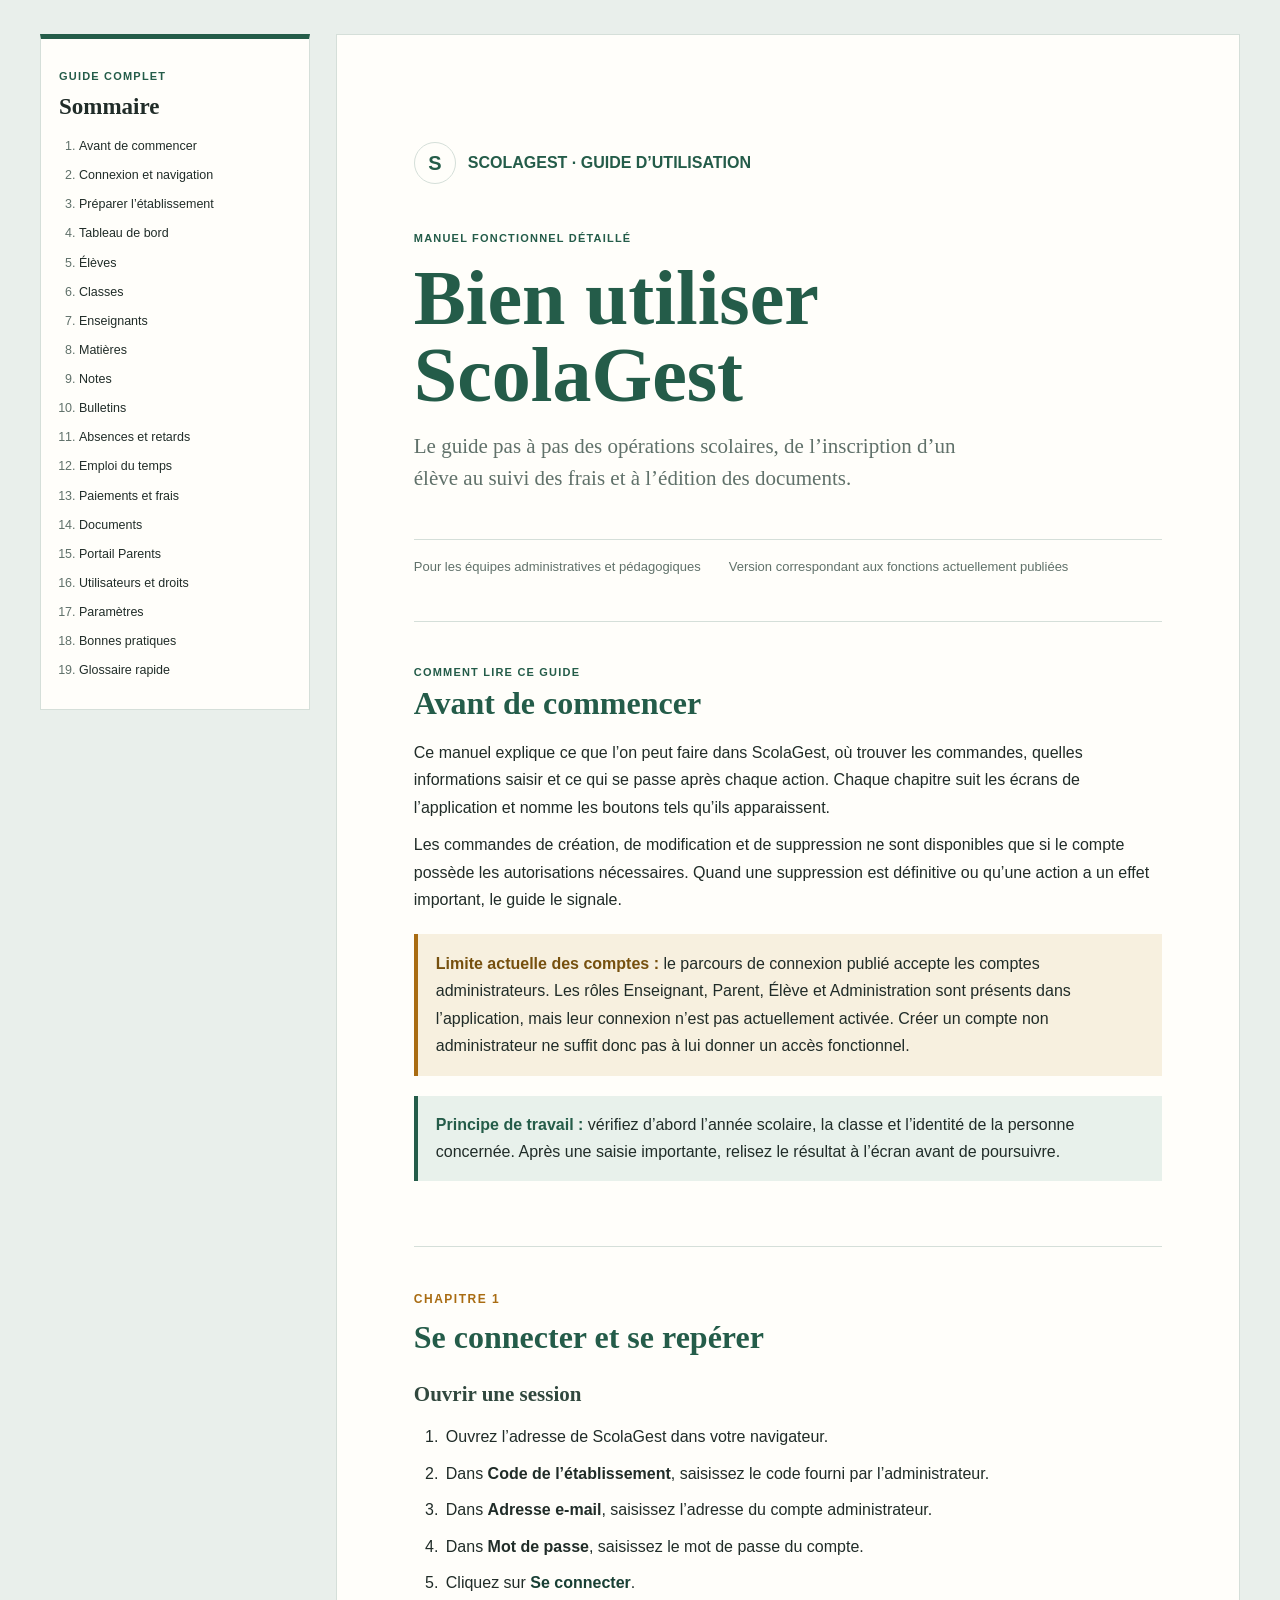
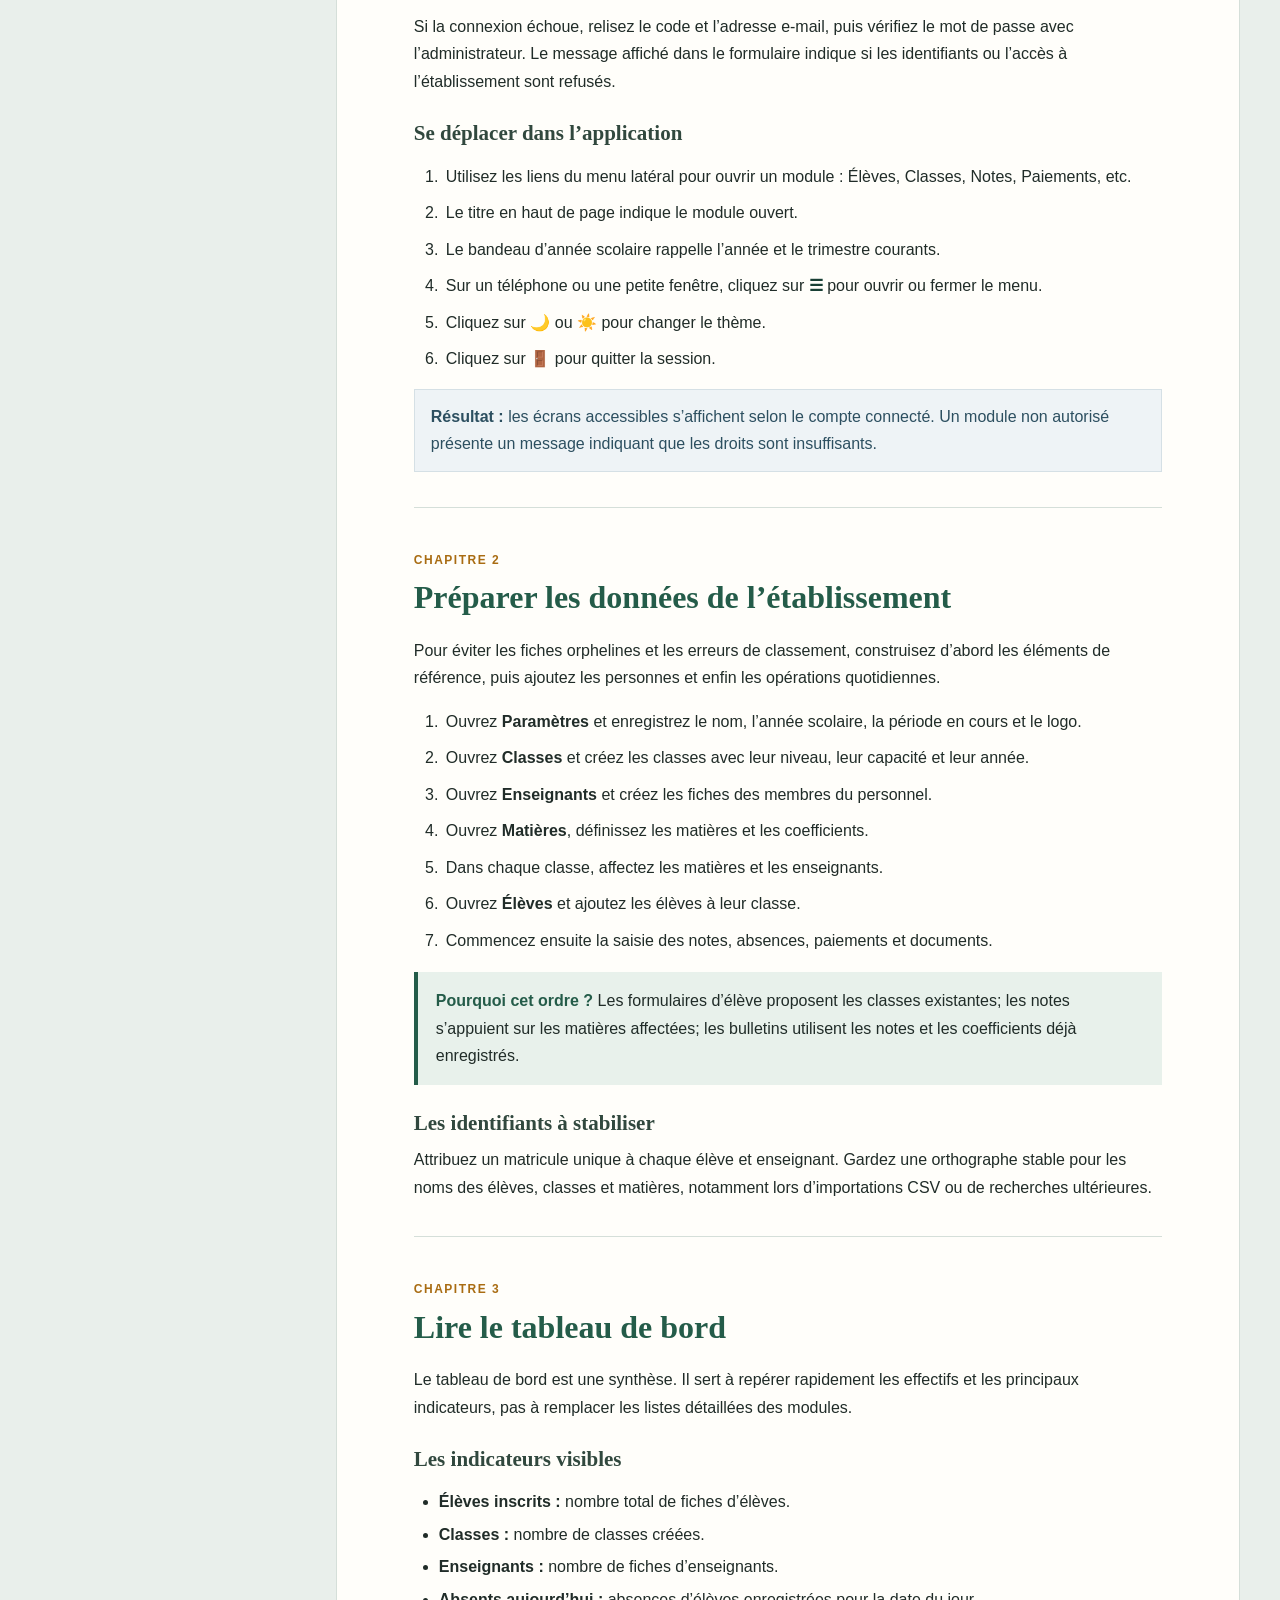
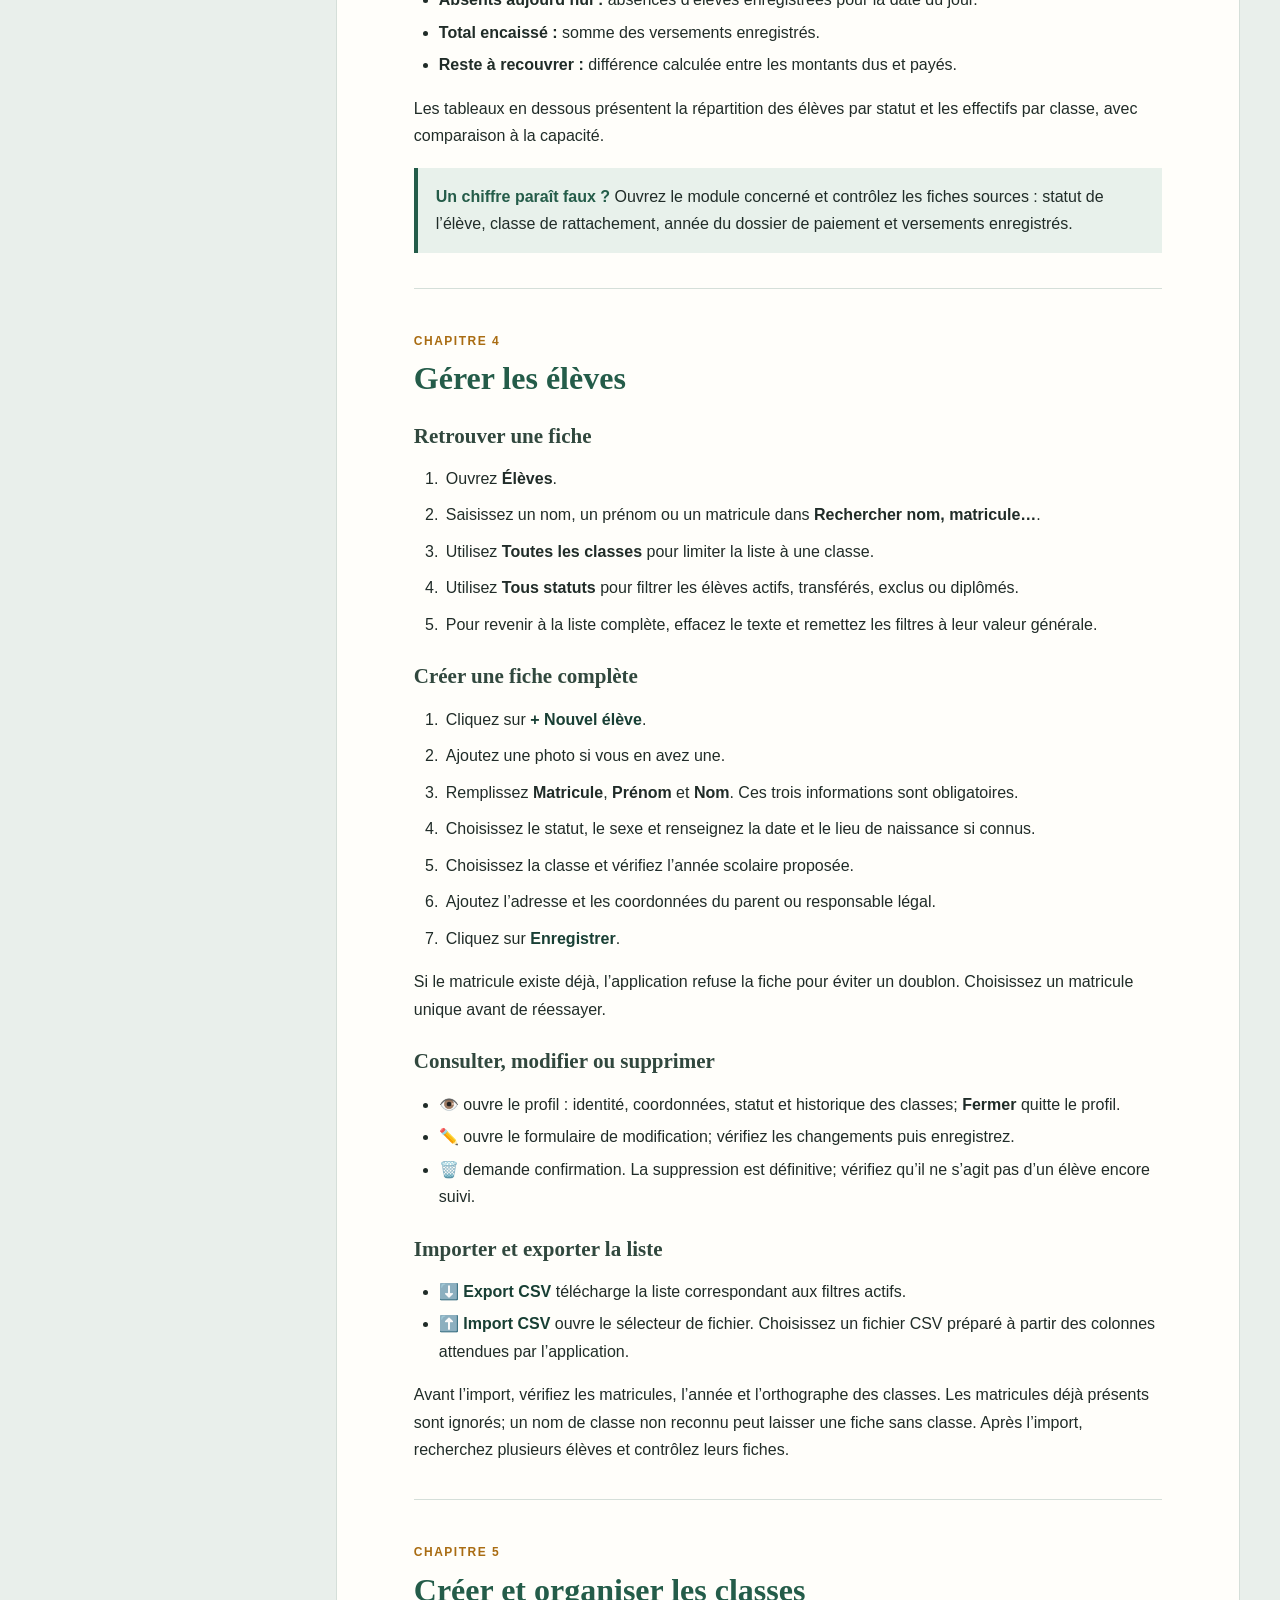
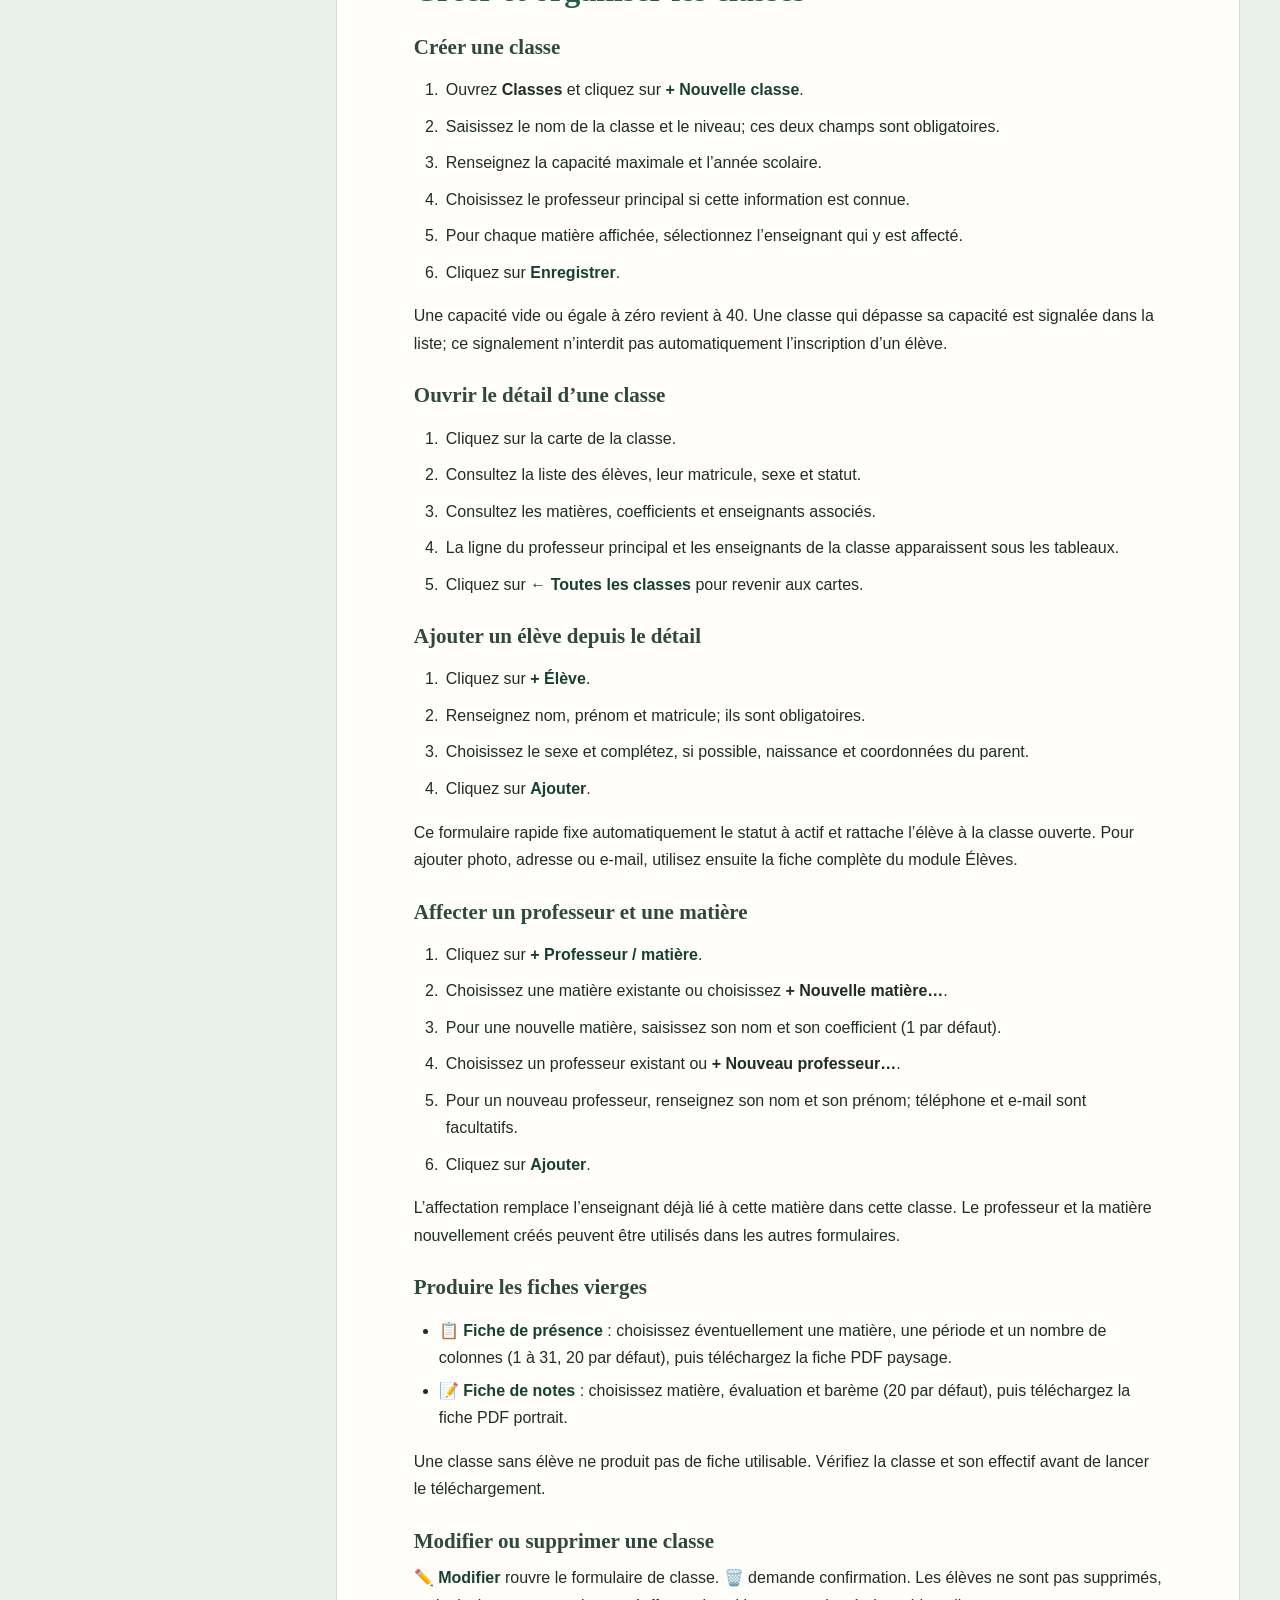
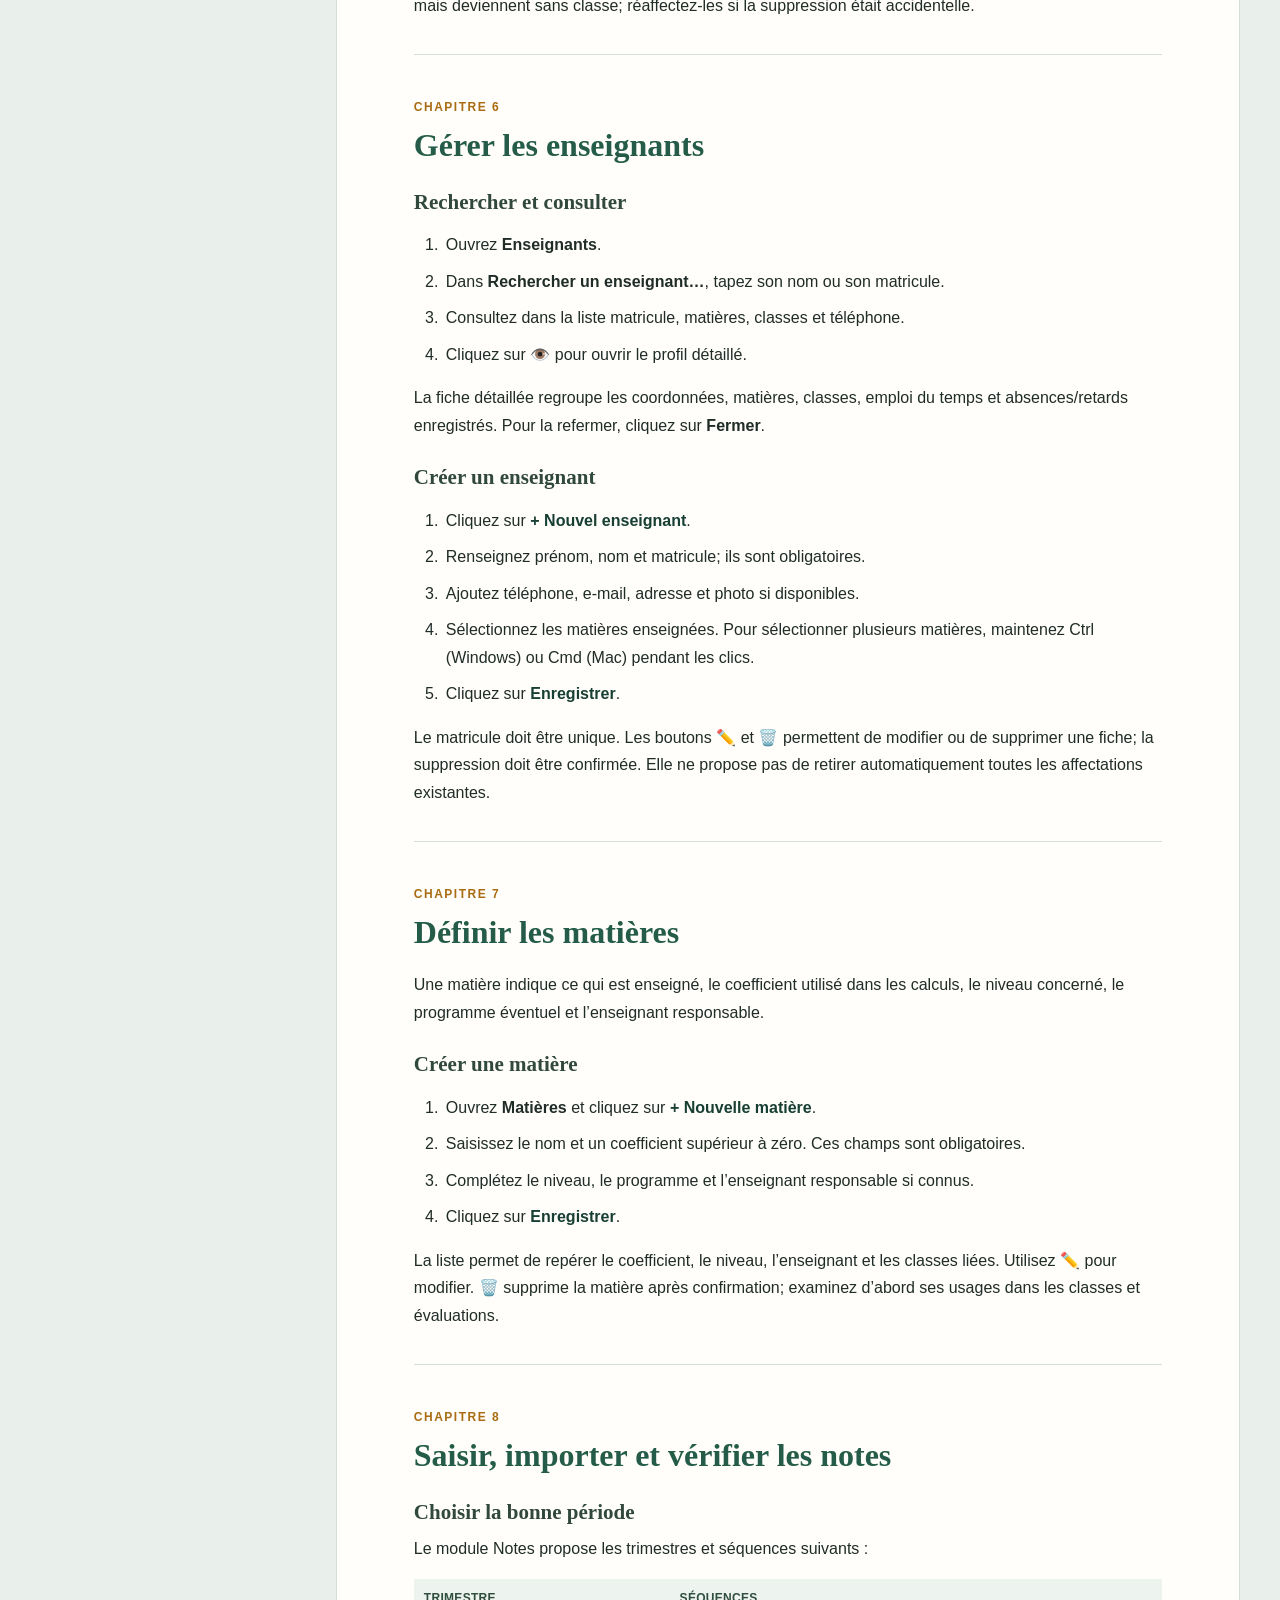
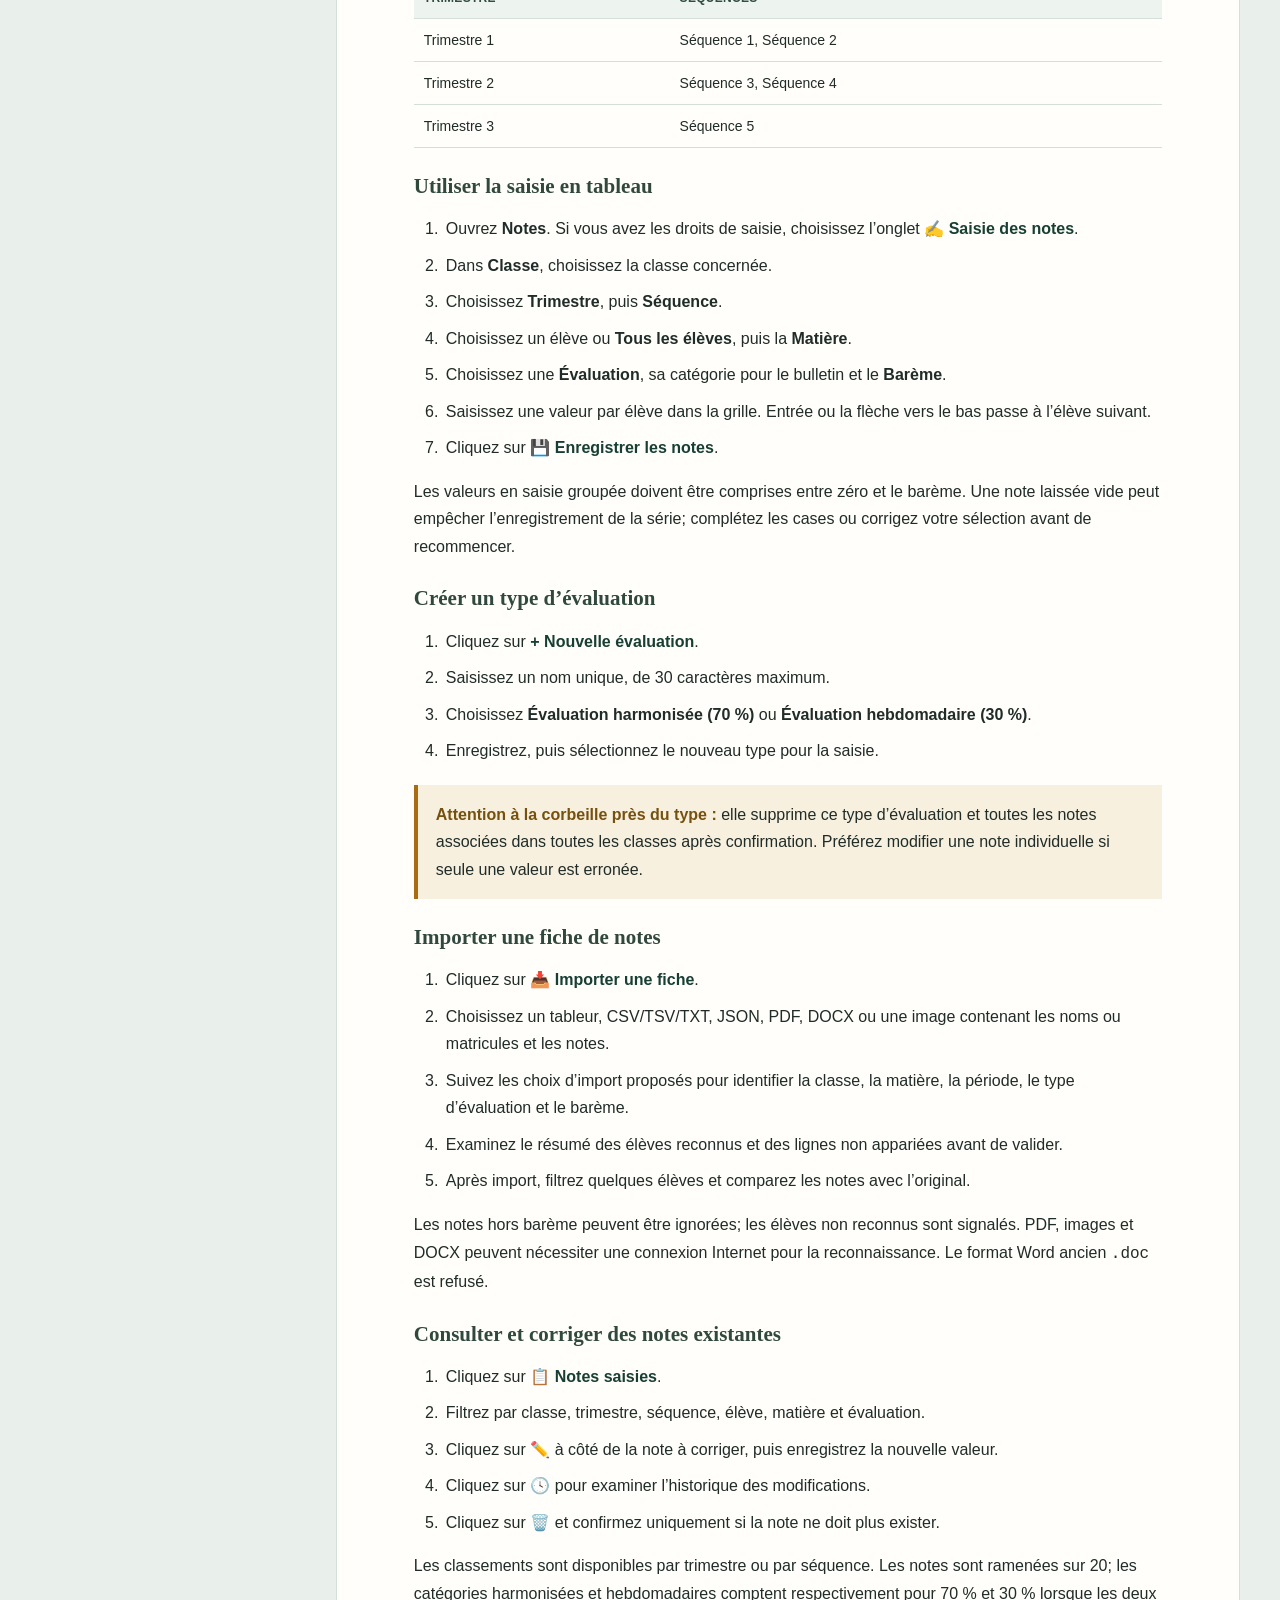
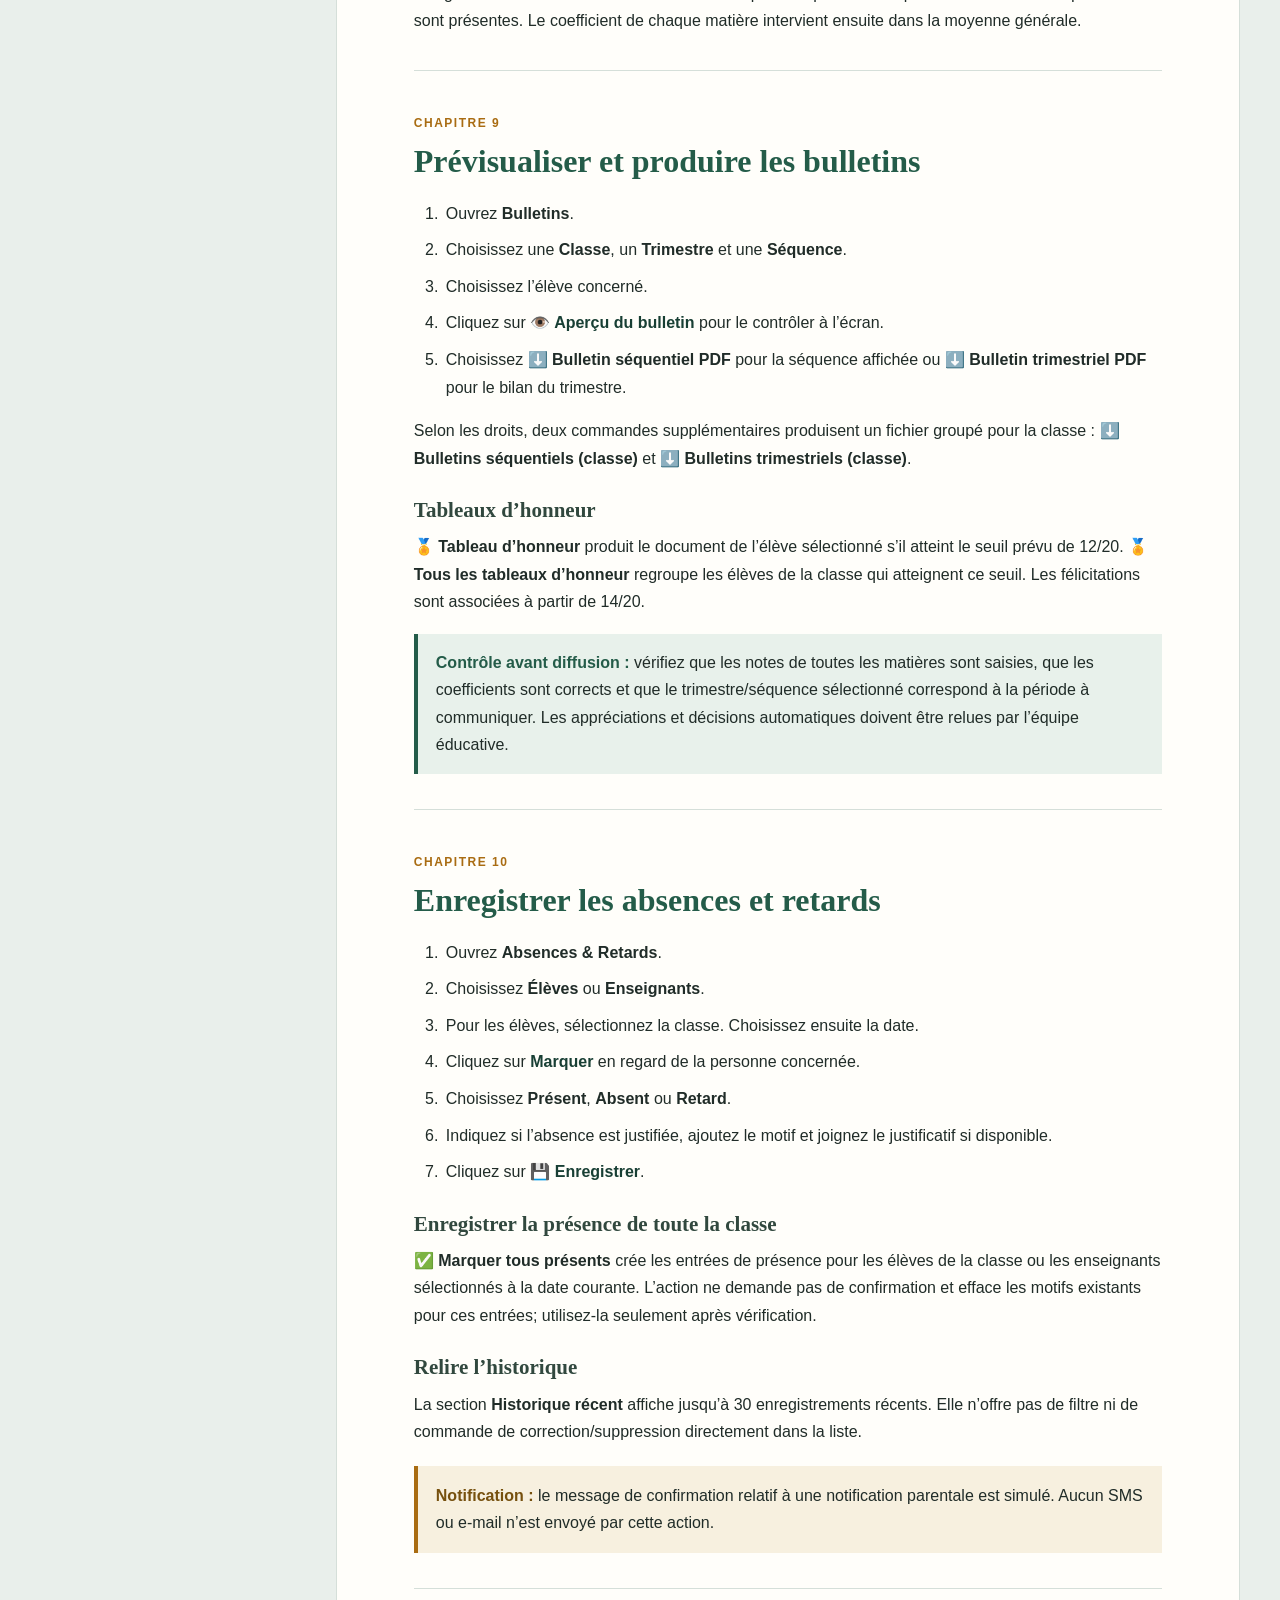
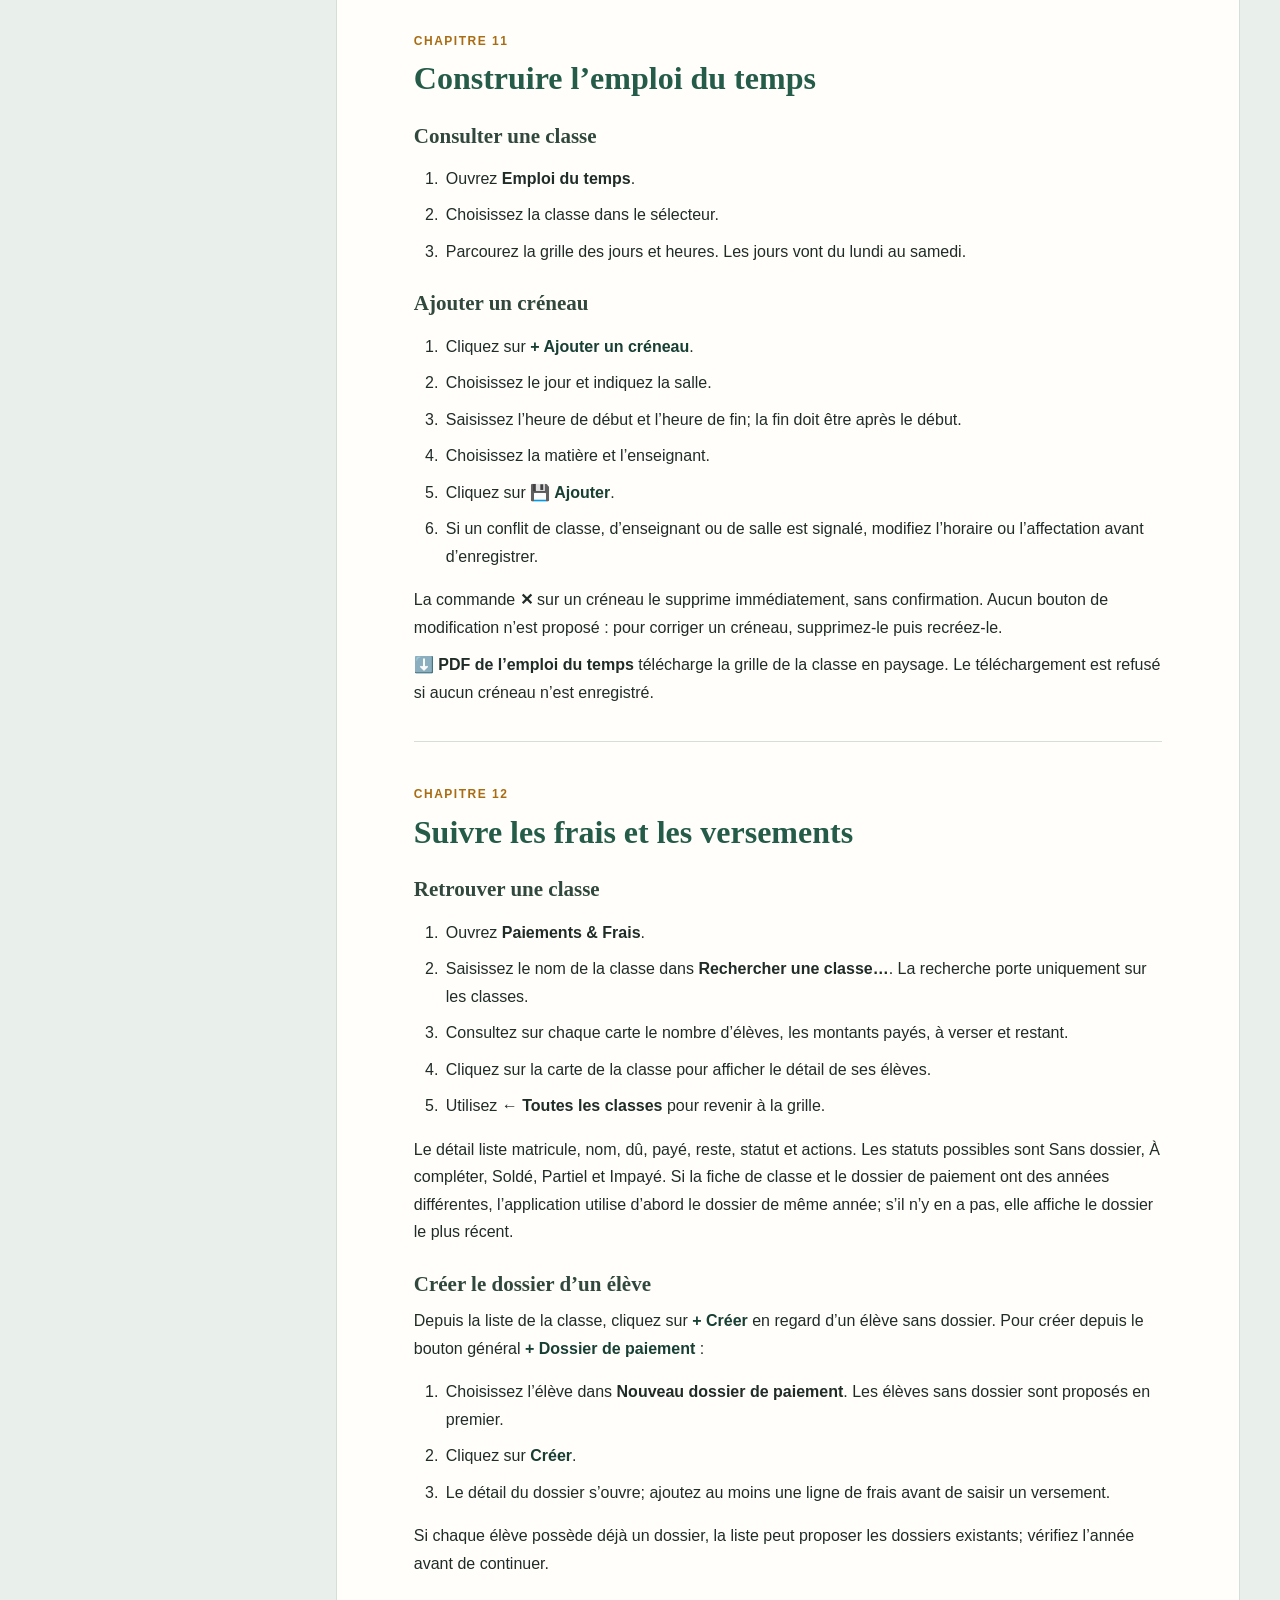
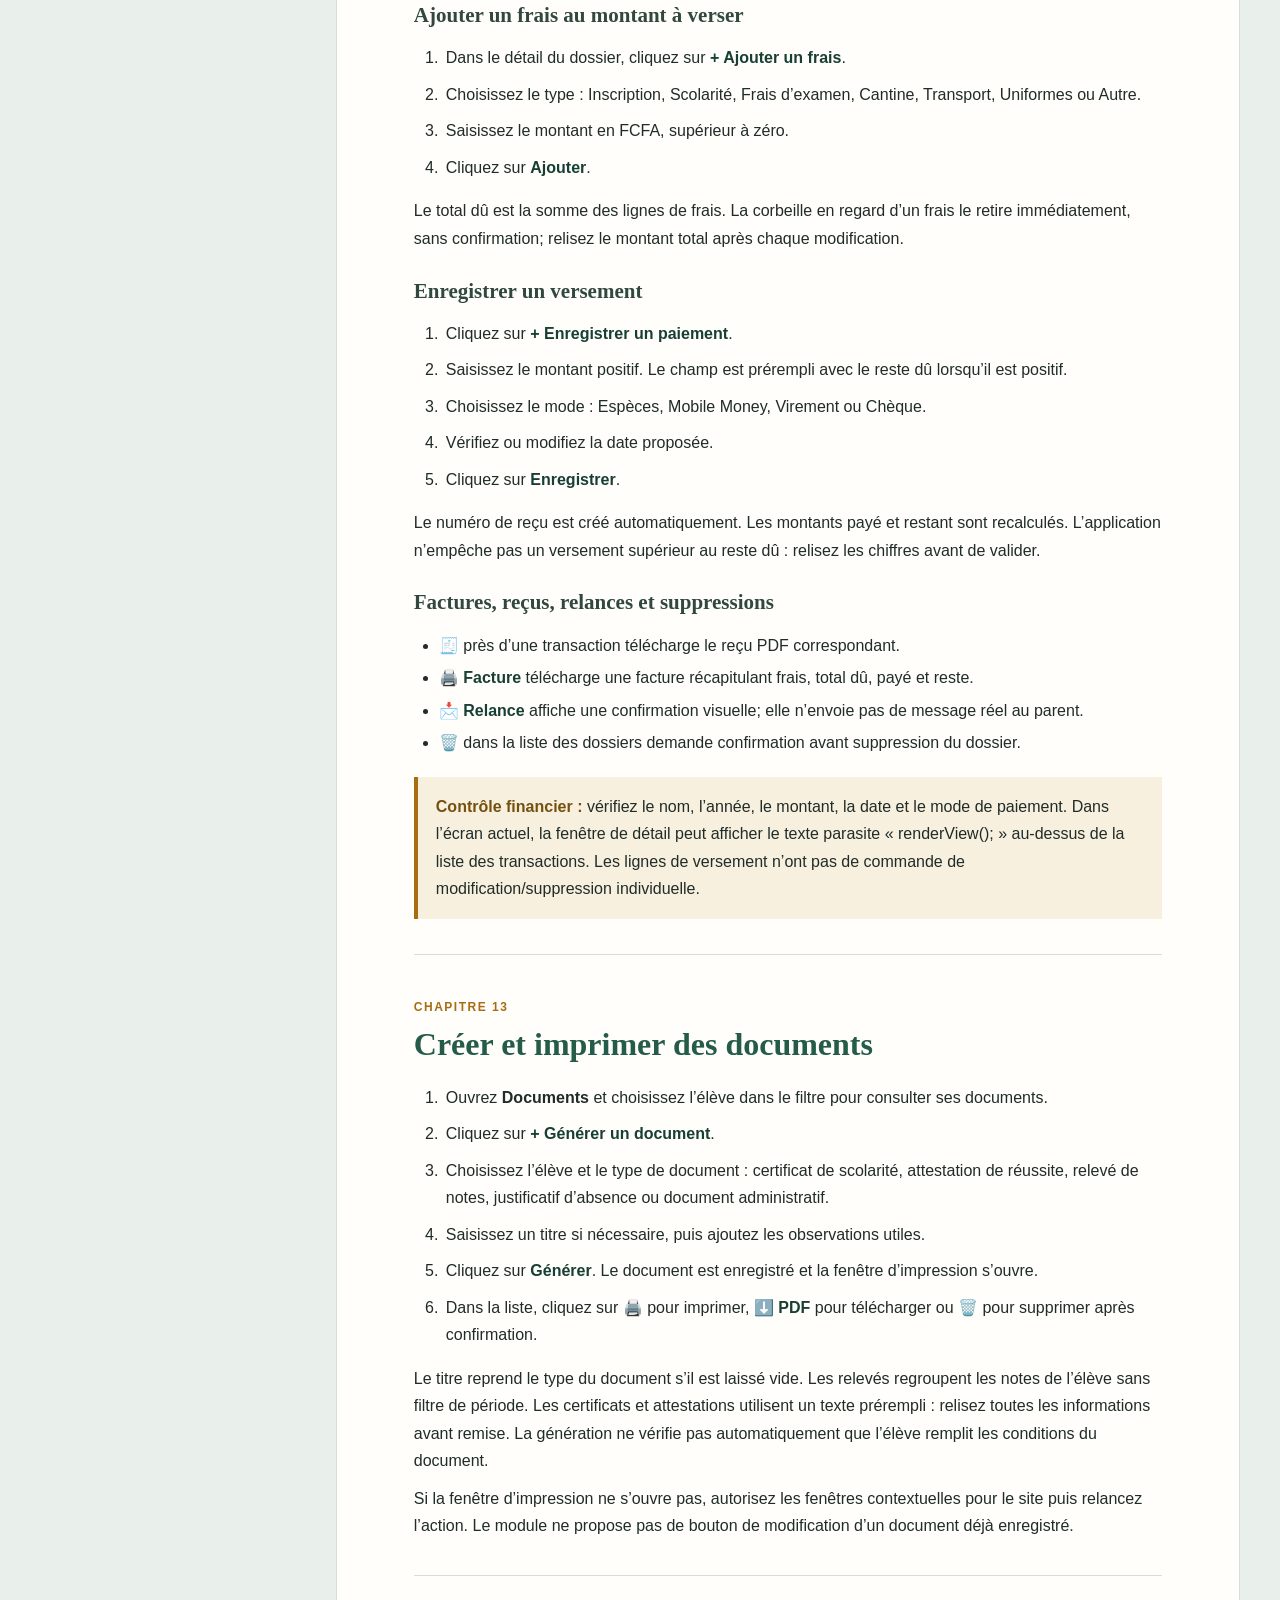
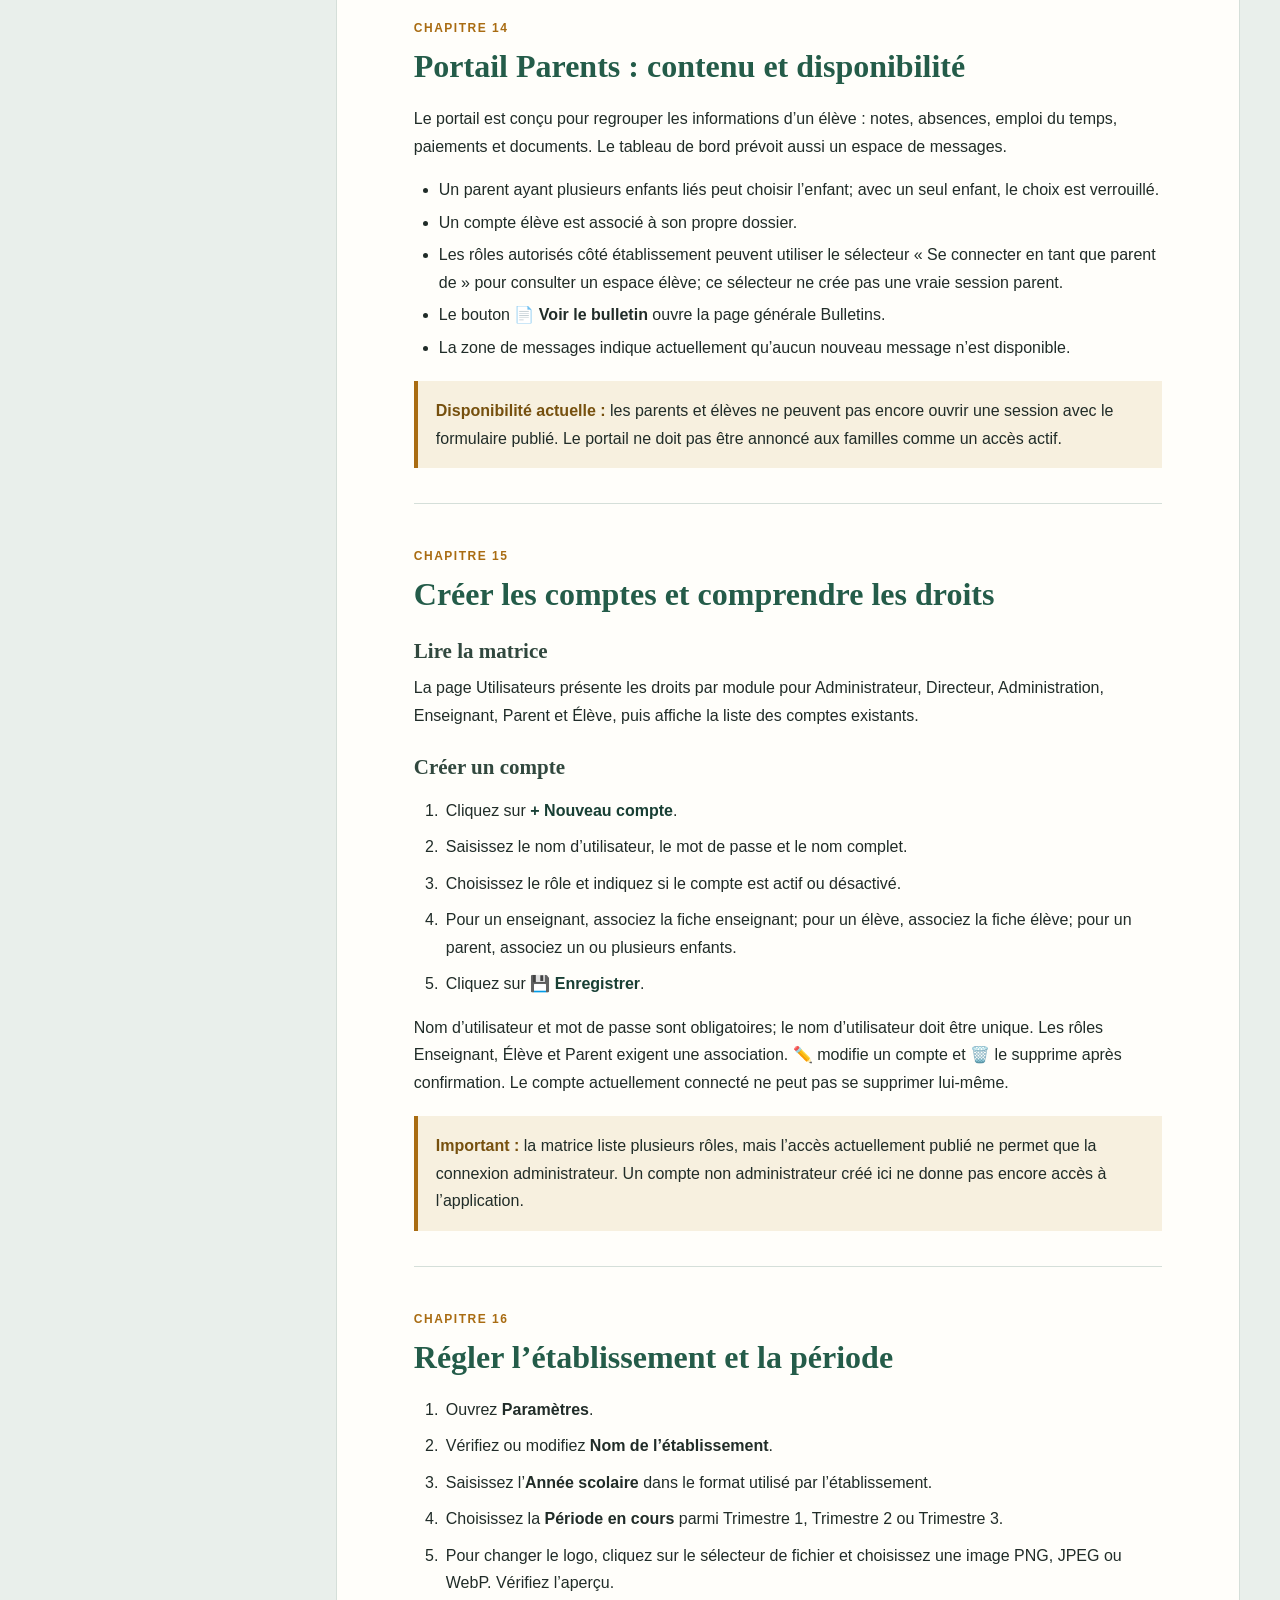
==== manuel-utilisateur-livre.html @ 4e6e0134 "guide utilisateur" ====
<!DOCTYPE html>
<html lang="fr">
<head>
  <meta charset="UTF-8">
  <meta name="viewport" content="width=device-width, initial-scale=1.0">
  <meta name="description" content="Guide détaillé, pas à pas, pour utiliser ScolaGest au quotidien.">
  <title>Le guide ScolaGest — Manuel utilisateur</title>
  <style>
    :root{color-scheme:light;--ink:#202c28;--muted:#60716a;--paper:#fffefa;--ground:#e9efeb;--line:#d5dfd9;--green:#245c49;--green-soft:#e8f1eb;--gold:#a96c12;--gold-soft:#f7f0df;--blue:#285d7a;--serif:Georgia,"Times New Roman",serif;--sans:"Avenir Next",Avenir,"Segoe UI",sans-serif}
    *{box-sizing:border-box}
    html{scroll-behavior:smooth;scroll-padding-top:20px}
    body{margin:0;background:var(--ground);color:var(--ink);font:16px/1.72 var(--sans)}
    .book{width:min(1200px,calc(100% - 40px));margin:34px auto;display:grid;grid-template-columns:270px minmax(0,1fr);gap:26px;align-items:start}
    .contents{position:sticky;top:20px;max-height:calc(100vh - 40px);overflow:auto;background:var(--paper);border:1px solid var(--line);border-top:5px solid var(--green);padding:22px 18px}
    .contents .label,.kicker{color:var(--green);font-size:11px;font-weight:800;letter-spacing:1.2px;text-transform:uppercase}
    .contents h2{margin:4px 0 14px;font:600 23px/1.2 var(--serif);color:var(--ink)}
    .contents ol{margin:0;padding-left:20px}.contents li{padding:3px 0;color:var(--muted);font-size:12.5px;line-height:1.45}.contents a{color:var(--ink);text-decoration:none}.contents a:hover{color:var(--green);text-decoration:underline}
    main{min-width:0;background:var(--paper);border:1px solid var(--line);padding:clamp(28px,6vw,78px)}
    .cover{min-height:510px;display:flex;flex-direction:column;justify-content:space-between;padding:30px 0 42px;border-bottom:1px solid var(--line)}
    .cover .mark{display:flex;align-items:center;gap:12px;color:var(--green);font-weight:750}.mark-symbol{display:grid;place-items:center;width:42px;height:42px;border:1px solid var(--line);border-radius:50%;font-size:20px}
    .cover-title{max-width:680px}.cover h1{margin:12px 0 18px;font:600 clamp(48px,7vw,78px)/.98 var(--serif);letter-spacing:0;color:var(--green)}
    .cover .subtitle{max-width:580px;color:var(--muted);font:21px/1.5 var(--serif)}
    .cover-meta{display:flex;flex-wrap:wrap;gap:12px 28px;color:var(--muted);font-size:13px;border-top:1px solid var(--line);padding-top:16px}
    .preface{padding:35px 0 12px}.preface h2,.chapter h2{font:600 32px/1.2 var(--serif);color:var(--green);margin:0 0 16px}
    .chapter{padding-top:42px;margin-top:35px;border-top:1px solid var(--line);scroll-margin-top:18px}
    .chapter-head{margin-bottom:20px}.chapter-no{display:block;color:var(--gold);font-size:12px;font-weight:800;text-transform:uppercase;letter-spacing:1.5px;margin-bottom:8px}
    .chapter h3{font:600 21px/1.25 var(--serif);margin:25px 0 8px;color:#31483e}.chapter h4{font-size:16px;margin:20px 0 7px;color:var(--green)}
    p{margin:10px 0}ul,ol{padding-left:25px}li{margin:5px 0}.procedure{padding-left:29px}.procedure>li{padding-left:3px;margin:9px 0}
    .callout{margin:20px 0;padding:16px 18px;border-left:4px solid var(--gold);background:var(--gold-soft)}.callout strong{color:#76500e}
    .tip{margin:18px 0;padding:15px 18px;border-left:4px solid var(--green);background:var(--green-soft)}.tip strong{color:var(--green)}
    .result{margin:14px 0;padding:13px 16px;background:#eef3f6;border:1px solid #d5e0e5;color:#2c4f60}
    .button-name{font-weight:750;color:#183f34}.small{color:var(--muted);font-size:14px}
    table{width:100%;border-collapse:collapse;margin:16px 0;font-size:14px}th,td{text-align:left;vertical-align:top;padding:9px 10px;border-bottom:1px solid var(--line)}th{background:#edf3ef;color:#304e40;font-size:12px;text-transform:uppercase;letter-spacing:.3px}
    footer{margin-top:42px;padding-top:18px;border-top:1px solid var(--line);color:var(--muted);font-size:13px}
    @media(max-width:850px){.book{display:block;width:min(760px,calc(100% - 20px));margin:10px auto}.contents{position:static;max-height:none;margin-bottom:10px}.contents ol{columns:2;column-gap:24px}main{padding:30px 22px}.cover{min-height:410px}}
    @media(max-width:500px){body{font-size:15px}.book{width:calc(100% - 12px)}.contents ol{columns:1}main{padding:24px 17px}.cover{min-height:360px}.cover h1{font-size:46px}.cover .subtitle{font-size:18px}table{font-size:12px}th,td{padding:7px 6px}}
    @media print{@page{size:A4;margin:18mm 17mm}body{background:white;color:#1f2925;font-size:10pt;line-height:1.55}.book{display:block;width:auto;margin:0}.contents{display:none}main{padding:0;border:0}.cover{min-height:245mm;page-break-after:always}.cover h1{font-size:45pt}.preface{page-break-after:always}.chapter{padding-top:12mm;margin-top:0;break-before:page;border-top:0}.chapter h2{font-size:21pt}.chapter h3{font-size:14pt;break-after:avoid}.chapter h4{break-after:avoid}.callout,.tip,.result,table{break-inside:avoid}a{color:inherit;text-decoration:none}footer{break-inside:avoid}}
  </style>
</head>
<body>
  <div class="book">
    <nav class="contents" aria-label="Table des matières">
      <span class="label">Guide complet</span>
      <h2>Sommaire</h2>
      <ol>
        <li><a href="#avant-de-commencer">Avant de commencer</a></li>
        <li><a href="#connexion">Connexion et navigation</a></li>
        <li><a href="#demarrage">Préparer l’établissement</a></li>
        <li><a href="#tableau-de-bord">Tableau de bord</a></li>
        <li><a href="#eleves">Élèves</a></li>
        <li><a href="#classes">Classes</a></li>
        <li><a href="#enseignants">Enseignants</a></li>
        <li><a href="#matieres">Matières</a></li>
        <li><a href="#notes">Notes</a></li>
        <li><a href="#bulletins">Bulletins</a></li>
        <li><a href="#absences">Absences et retards</a></li>
        <li><a href="#emploi">Emploi du temps</a></li>
        <li><a href="#paiements">Paiements et frais</a></li>
        <li><a href="#documents">Documents</a></li>
        <li><a href="#parents">Portail Parents</a></li>
        <li><a href="#utilisateurs">Utilisateurs et droits</a></li>
        <li><a href="#parametres">Paramètres</a></li>
        <li><a href="#bonnes-pratiques">Bonnes pratiques</a></li>
        <li><a href="#glossaire">Glossaire rapide</a></li>
      </ol>
    </nav>

    <main>
      <header class="cover">
        <div class="mark"><span class="mark-symbol">S</span><span>SCOLAGEST · GUIDE D’UTILISATION</span></div>
        <div class="cover-title">
          <p class="kicker">Manuel fonctionnel détaillé</p>
          <h1>Bien utiliser<br>ScolaGest</h1>
          <p class="subtitle">Le guide pas à pas des opérations scolaires, de l’inscription d’un élève au suivi des frais et à l’édition des documents.</p>
        </div>
        <div class="cover-meta"><span>Pour les équipes administratives et pédagogiques</span><span>Version correspondant aux fonctions actuellement publiées</span></div>
      </header>

      <section class="preface" id="avant-de-commencer">
        <span class="kicker">Comment lire ce guide</span>
        <h2>Avant de commencer</h2>
        <p>Ce manuel explique ce que l’on peut faire dans ScolaGest, où trouver les commandes, quelles informations saisir et ce qui se passe après chaque action. Chaque chapitre suit les écrans de l’application et nomme les boutons tels qu’ils apparaissent.</p>
        <p>Les commandes de création, de modification et de suppression ne sont disponibles que si le compte possède les autorisations nécessaires. Quand une suppression est définitive ou qu’une action a un effet important, le guide le signale.</p>
        <aside class="callout"><strong>Limite actuelle des comptes :</strong> le parcours de connexion publié accepte les comptes administrateurs. Les rôles Enseignant, Parent, Élève et Administration sont présents dans l’application, mais leur connexion n’est pas actuellement activée. Créer un compte non administrateur ne suffit donc pas à lui donner un accès fonctionnel.</aside>
        <div class="tip"><strong>Principe de travail :</strong> vérifiez d’abord l’année scolaire, la classe et l’identité de la personne concernée. Après une saisie importante, relisez le résultat à l’écran avant de poursuivre.</div>
      </section>

      <section class="chapter" id="connexion">
        <div class="chapter-head"><span class="chapter-no">Chapitre 1</span><h2>Se connecter et se repérer</h2></div>
        <h3>Ouvrir une session</h3>
        <ol class="procedure">
          <li>Ouvrez l’adresse de ScolaGest dans votre navigateur.</li>
          <li>Dans <strong>Code de l’établissement</strong>, saisissez le code fourni par l’administrateur.</li>
          <li>Dans <strong>Adresse e-mail</strong>, saisissez l’adresse du compte administrateur.</li>
          <li>Dans <strong>Mot de passe</strong>, saisissez le mot de passe du compte.</li>
          <li>Cliquez sur <strong class="button-name">Se connecter</strong>.</li>
        </ol>
        <p>Si la connexion échoue, relisez le code et l’adresse e-mail, puis vérifiez le mot de passe avec l’administrateur. Le message affiché dans le formulaire indique si les identifiants ou l’accès à l’établissement sont refusés.</p>
        <h3>Se déplacer dans l’application</h3>
        <ol class="procedure">
          <li>Utilisez les liens du menu latéral pour ouvrir un module : Élèves, Classes, Notes, Paiements, etc.</li>
          <li>Le titre en haut de page indique le module ouvert.</li>
          <li>Le bandeau d’année scolaire rappelle l’année et le trimestre courants.</li>
          <li>Sur un téléphone ou une petite fenêtre, cliquez sur <strong class="button-name">☰</strong> pour ouvrir ou fermer le menu.</li>
          <li>Cliquez sur <strong class="button-name">🌙</strong> ou <strong class="button-name">☀️</strong> pour changer le thème.</li>
          <li>Cliquez sur <strong class="button-name">🚪</strong> pour quitter la session.</li>
        </ol>
        <div class="result"><strong>Résultat :</strong> les écrans accessibles s’affichent selon le compte connecté. Un module non autorisé présente un message indiquant que les droits sont insuffisants.</div>
      </section>

      <section class="chapter" id="demarrage">
        <div class="chapter-head"><span class="chapter-no">Chapitre 2</span><h2>Préparer les données de l’établissement</h2></div>
        <p>Pour éviter les fiches orphelines et les erreurs de classement, construisez d’abord les éléments de référence, puis ajoutez les personnes et enfin les opérations quotidiennes.</p>
        <ol class="procedure">
          <li>Ouvrez <strong>Paramètres</strong> et enregistrez le nom, l’année scolaire, la période en cours et le logo.</li>
          <li>Ouvrez <strong>Classes</strong> et créez les classes avec leur niveau, leur capacité et leur année.</li>
          <li>Ouvrez <strong>Enseignants</strong> et créez les fiches des membres du personnel.</li>
          <li>Ouvrez <strong>Matières</strong>, définissez les matières et les coefficients.</li>
          <li>Dans chaque classe, affectez les matières et les enseignants.</li>
          <li>Ouvrez <strong>Élèves</strong> et ajoutez les élèves à leur classe.</li>
          <li>Commencez ensuite la saisie des notes, absences, paiements et documents.</li>
        </ol>
        <div class="tip"><strong>Pourquoi cet ordre ?</strong> Les formulaires d’élève proposent les classes existantes; les notes s’appuient sur les matières affectées; les bulletins utilisent les notes et les coefficients déjà enregistrés.</div>
        <h3>Les identifiants à stabiliser</h3>
        <p>Attribuez un matricule unique à chaque élève et enseignant. Gardez une orthographe stable pour les noms des élèves, classes et matières, notamment lors d’importations CSV ou de recherches ultérieures.</p>
      </section>

      <section class="chapter" id="tableau-de-bord">
        <div class="chapter-head"><span class="chapter-no">Chapitre 3</span><h2>Lire le tableau de bord</h2></div>
        <p>Le tableau de bord est une synthèse. Il sert à repérer rapidement les effectifs et les principaux indicateurs, pas à remplacer les listes détaillées des modules.</p>
        <h3>Les indicateurs visibles</h3>
        <ul>
          <li><strong>Élèves inscrits :</strong> nombre total de fiches d’élèves.</li>
          <li><strong>Classes :</strong> nombre de classes créées.</li>
          <li><strong>Enseignants :</strong> nombre de fiches d’enseignants.</li>
          <li><strong>Absents aujourd’hui :</strong> absences d’élèves enregistrées pour la date du jour.</li>
          <li><strong>Total encaissé :</strong> somme des versements enregistrés.</li>
          <li><strong>Reste à recouvrer :</strong> différence calculée entre les montants dus et payés.</li>
        </ul>
        <p>Les tableaux en dessous présentent la répartition des élèves par statut et les effectifs par classe, avec comparaison à la capacité.</p>
        <div class="tip"><strong>Un chiffre paraît faux ?</strong> Ouvrez le module concerné et contrôlez les fiches sources : statut de l’élève, classe de rattachement, année du dossier de paiement et versements enregistrés.</div>
      </section>

      <section class="chapter" id="eleves">
        <div class="chapter-head"><span class="chapter-no">Chapitre 4</span><h2>Gérer les élèves</h2></div>
        <h3>Retrouver une fiche</h3>
        <ol class="procedure">
          <li>Ouvrez <strong>Élèves</strong>.</li>
          <li>Saisissez un nom, un prénom ou un matricule dans <strong>Rechercher nom, matricule…</strong>.</li>
          <li>Utilisez <strong>Toutes les classes</strong> pour limiter la liste à une classe.</li>
          <li>Utilisez <strong>Tous statuts</strong> pour filtrer les élèves actifs, transférés, exclus ou diplômés.</li>
          <li>Pour revenir à la liste complète, effacez le texte et remettez les filtres à leur valeur générale.</li>
        </ol>
        <h3>Créer une fiche complète</h3>
        <ol class="procedure">
          <li>Cliquez sur <strong class="button-name">+ Nouvel élève</strong>.</li>
          <li>Ajoutez une photo si vous en avez une.</li>
          <li>Remplissez <strong>Matricule</strong>, <strong>Prénom</strong> et <strong>Nom</strong>. Ces trois informations sont obligatoires.</li>
          <li>Choisissez le statut, le sexe et renseignez la date et le lieu de naissance si connus.</li>
          <li>Choisissez la classe et vérifiez l’année scolaire proposée.</li>
          <li>Ajoutez l’adresse et les coordonnées du parent ou responsable légal.</li>
          <li>Cliquez sur <strong class="button-name">Enregistrer</strong>.</li>
        </ol>
        <p>Si le matricule existe déjà, l’application refuse la fiche pour éviter un doublon. Choisissez un matricule unique avant de réessayer.</p>
        <h3>Consulter, modifier ou supprimer</h3>
        <ul>
          <li><strong class="button-name">👁️</strong> ouvre le profil : identité, coordonnées, statut et historique des classes; <strong>Fermer</strong> quitte le profil.</li>
          <li><strong class="button-name">✏️</strong> ouvre le formulaire de modification; vérifiez les changements puis enregistrez.</li>
          <li><strong class="button-name">🗑️</strong> demande confirmation. La suppression est définitive; vérifiez qu’il ne s’agit pas d’un élève encore suivi.</li>
        </ul>
        <h3>Importer et exporter la liste</h3>
        <ul>
          <li><strong class="button-name">⬇️ Export CSV</strong> télécharge la liste correspondant aux filtres actifs.</li>
          <li><strong class="button-name">⬆️ Import CSV</strong> ouvre le sélecteur de fichier. Choisissez un fichier CSV préparé à partir des colonnes attendues par l’application.</li>
        </ul>
        <p>Avant l’import, vérifiez les matricules, l’année et l’orthographe des classes. Les matricules déjà présents sont ignorés; un nom de classe non reconnu peut laisser une fiche sans classe. Après l’import, recherchez plusieurs élèves et contrôlez leurs fiches.</p>
      </section>

      <section class="chapter" id="classes">
        <div class="chapter-head"><span class="chapter-no">Chapitre 5</span><h2>Créer et organiser les classes</h2></div>
        <h3>Créer une classe</h3>
        <ol class="procedure">
          <li>Ouvrez <strong>Classes</strong> et cliquez sur <strong class="button-name">+ Nouvelle classe</strong>.</li>
          <li>Saisissez le nom de la classe et le niveau; ces deux champs sont obligatoires.</li>
          <li>Renseignez la capacité maximale et l’année scolaire.</li>
          <li>Choisissez le professeur principal si cette information est connue.</li>
          <li>Pour chaque matière affichée, sélectionnez l’enseignant qui y est affecté.</li>
          <li>Cliquez sur <strong class="button-name">Enregistrer</strong>.</li>
        </ol>
        <p>Une capacité vide ou égale à zéro revient à 40. Une classe qui dépasse sa capacité est signalée dans la liste; ce signalement n’interdit pas automatiquement l’inscription d’un élève.</p>
        <h3>Ouvrir le détail d’une classe</h3>
        <ol class="procedure">
          <li>Cliquez sur la carte de la classe.</li>
          <li>Consultez la liste des élèves, leur matricule, sexe et statut.</li>
          <li>Consultez les matières, coefficients et enseignants associés.</li>
          <li>La ligne du professeur principal et les enseignants de la classe apparaissent sous les tableaux.</li>
          <li>Cliquez sur <strong class="button-name">← Toutes les classes</strong> pour revenir aux cartes.</li>
        </ol>
        <h3>Ajouter un élève depuis le détail</h3>
        <ol class="procedure">
          <li>Cliquez sur <strong class="button-name">+ Élève</strong>.</li>
          <li>Renseignez nom, prénom et matricule; ils sont obligatoires.</li>
          <li>Choisissez le sexe et complétez, si possible, naissance et coordonnées du parent.</li>
          <li>Cliquez sur <strong class="button-name">Ajouter</strong>.</li>
        </ol>
        <p>Ce formulaire rapide fixe automatiquement le statut à actif et rattache l’élève à la classe ouverte. Pour ajouter photo, adresse ou e-mail, utilisez ensuite la fiche complète du module Élèves.</p>
        <h3>Affecter un professeur et une matière</h3>
        <ol class="procedure">
          <li>Cliquez sur <strong class="button-name">+ Professeur / matière</strong>.</li>
          <li>Choisissez une matière existante ou choisissez <strong>+ Nouvelle matière…</strong>.</li>
          <li>Pour une nouvelle matière, saisissez son nom et son coefficient (1 par défaut).</li>
          <li>Choisissez un professeur existant ou <strong>+ Nouveau professeur…</strong>.</li>
          <li>Pour un nouveau professeur, renseignez son nom et son prénom; téléphone et e-mail sont facultatifs.</li>
          <li>Cliquez sur <strong class="button-name">Ajouter</strong>.</li>
        </ol>
        <p>L’affectation remplace l’enseignant déjà lié à cette matière dans cette classe. Le professeur et la matière nouvellement créés peuvent être utilisés dans les autres formulaires.</p>
        <h3>Produire les fiches vierges</h3>
        <ul>
          <li><strong class="button-name">📋 Fiche de présence</strong> : choisissez éventuellement une matière, une période et un nombre de colonnes (1 à 31, 20 par défaut), puis téléchargez la fiche PDF paysage.</li>
          <li><strong class="button-name">📝 Fiche de notes</strong> : choisissez matière, évaluation et barème (20 par défaut), puis téléchargez la fiche PDF portrait.</li>
        </ul>
        <p>Une classe sans élève ne produit pas de fiche utilisable. Vérifiez la classe et son effectif avant de lancer le téléchargement.</p>
        <h3>Modifier ou supprimer une classe</h3>
        <p><strong class="button-name">✏️ Modifier</strong> rouvre le formulaire de classe. <strong class="button-name">🗑️</strong> demande confirmation. Les élèves ne sont pas supprimés, mais deviennent sans classe; réaffectez-les si la suppression était accidentelle.</p>
      </section>

      <section class="chapter" id="enseignants">
        <div class="chapter-head"><span class="chapter-no">Chapitre 6</span><h2>Gérer les enseignants</h2></div>
        <h3>Rechercher et consulter</h3>
        <ol class="procedure">
          <li>Ouvrez <strong>Enseignants</strong>.</li>
          <li>Dans <strong>Rechercher un enseignant…</strong>, tapez son nom ou son matricule.</li>
          <li>Consultez dans la liste matricule, matières, classes et téléphone.</li>
          <li>Cliquez sur <strong class="button-name">👁️</strong> pour ouvrir le profil détaillé.</li>
        </ol>
        <p>La fiche détaillée regroupe les coordonnées, matières, classes, emploi du temps et absences/retards enregistrés. Pour la refermer, cliquez sur <strong>Fermer</strong>.</p>
        <h3>Créer un enseignant</h3>
        <ol class="procedure">
          <li>Cliquez sur <strong class="button-name">+ Nouvel enseignant</strong>.</li>
          <li>Renseignez prénom, nom et matricule; ils sont obligatoires.</li>
          <li>Ajoutez téléphone, e-mail, adresse et photo si disponibles.</li>
          <li>Sélectionnez les matières enseignées. Pour sélectionner plusieurs matières, maintenez Ctrl (Windows) ou Cmd (Mac) pendant les clics.</li>
          <li>Cliquez sur <strong class="button-name">Enregistrer</strong>.</li>
        </ol>
        <p>Le matricule doit être unique. Les boutons <strong class="button-name">✏️</strong> et <strong class="button-name">🗑️</strong> permettent de modifier ou de supprimer une fiche; la suppression doit être confirmée. Elle ne propose pas de retirer automatiquement toutes les affectations existantes.</p>
      </section>

      <section class="chapter" id="matieres">
        <div class="chapter-head"><span class="chapter-no">Chapitre 7</span><h2>Définir les matières</h2></div>
        <p>Une matière indique ce qui est enseigné, le coefficient utilisé dans les calculs, le niveau concerné, le programme éventuel et l’enseignant responsable.</p>
        <h3>Créer une matière</h3>
        <ol class="procedure">
          <li>Ouvrez <strong>Matières</strong> et cliquez sur <strong class="button-name">+ Nouvelle matière</strong>.</li>
          <li>Saisissez le nom et un coefficient supérieur à zéro. Ces champs sont obligatoires.</li>
          <li>Complétez le niveau, le programme et l’enseignant responsable si connus.</li>
          <li>Cliquez sur <strong class="button-name">Enregistrer</strong>.</li>
        </ol>
        <p>La liste permet de repérer le coefficient, le niveau, l’enseignant et les classes liées. Utilisez <strong class="button-name">✏️</strong> pour modifier. <strong class="button-name">🗑️</strong> supprime la matière après confirmation; examinez d’abord ses usages dans les classes et évaluations.</p>
      </section>

      <section class="chapter" id="notes">
        <div class="chapter-head"><span class="chapter-no">Chapitre 8</span><h2>Saisir, importer et vérifier les notes</h2></div>
        <h3>Choisir la bonne période</h3>
        <p>Le module Notes propose les trimestres et séquences suivants :</p>
        <table><thead><tr><th>Trimestre</th><th>Séquences</th></tr></thead><tbody><tr><td>Trimestre 1</td><td>Séquence 1, Séquence 2</td></tr><tr><td>Trimestre 2</td><td>Séquence 3, Séquence 4</td></tr><tr><td>Trimestre 3</td><td>Séquence 5</td></tr></tbody></table>
        <h3>Utiliser la saisie en tableau</h3>
        <ol class="procedure">
          <li>Ouvrez <strong>Notes</strong>. Si vous avez les droits de saisie, choisissez l’onglet <strong class="button-name">✍️ Saisie des notes</strong>.</li>
          <li>Dans <strong>Classe</strong>, choisissez la classe concernée.</li>
          <li>Choisissez <strong>Trimestre</strong>, puis <strong>Séquence</strong>.</li>
          <li>Choisissez un élève ou <strong>Tous les élèves</strong>, puis la <strong>Matière</strong>.</li>
          <li>Choisissez une <strong>Évaluation</strong>, sa catégorie pour le bulletin et le <strong>Barème</strong>.</li>
          <li>Saisissez une valeur par élève dans la grille. Entrée ou la flèche vers le bas passe à l’élève suivant.</li>
          <li>Cliquez sur <strong class="button-name">💾 Enregistrer les notes</strong>.</li>
        </ol>
        <p>Les valeurs en saisie groupée doivent être comprises entre zéro et le barème. Une note laissée vide peut empêcher l’enregistrement de la série; complétez les cases ou corrigez votre sélection avant de recommencer.</p>
        <h3>Créer un type d’évaluation</h3>
        <ol class="procedure">
          <li>Cliquez sur <strong class="button-name">+ Nouvelle évaluation</strong>.</li>
          <li>Saisissez un nom unique, de 30 caractères maximum.</li>
          <li>Choisissez <strong>Évaluation harmonisée (70 %)</strong> ou <strong>Évaluation hebdomadaire (30 %)</strong>.</li>
          <li>Enregistrez, puis sélectionnez le nouveau type pour la saisie.</li>
        </ol>
        <aside class="callout"><strong>Attention à la corbeille près du type :</strong> elle supprime ce type d’évaluation et toutes les notes associées dans toutes les classes après confirmation. Préférez modifier une note individuelle si seule une valeur est erronée.</aside>
        <h3>Importer une fiche de notes</h3>
        <ol class="procedure">
          <li>Cliquez sur <strong class="button-name">📥 Importer une fiche</strong>.</li>
          <li>Choisissez un tableur, CSV/TSV/TXT, JSON, PDF, DOCX ou une image contenant les noms ou matricules et les notes.</li>
          <li>Suivez les choix d’import proposés pour identifier la classe, la matière, la période, le type d’évaluation et le barème.</li>
          <li>Examinez le résumé des élèves reconnus et des lignes non appariées avant de valider.</li>
          <li>Après import, filtrez quelques élèves et comparez les notes avec l’original.</li>
        </ol>
        <p>Les notes hors barème peuvent être ignorées; les élèves non reconnus sont signalés. PDF, images et DOCX peuvent nécessiter une connexion Internet pour la reconnaissance. Le format Word ancien <code>.doc</code> est refusé.</p>
        <h3>Consulter et corriger des notes existantes</h3>
        <ol class="procedure">
          <li>Cliquez sur <strong class="button-name">📋 Notes saisies</strong>.</li>
          <li>Filtrez par classe, trimestre, séquence, élève, matière et évaluation.</li>
          <li>Cliquez sur <strong class="button-name">✏️</strong> à côté de la note à corriger, puis enregistrez la nouvelle valeur.</li>
          <li>Cliquez sur <strong class="button-name">🕓</strong> pour examiner l’historique des modifications.</li>
          <li>Cliquez sur <strong class="button-name">🗑️</strong> et confirmez uniquement si la note ne doit plus exister.</li>
        </ol>
        <p>Les classements sont disponibles par trimestre ou par séquence. Les notes sont ramenées sur 20; les catégories harmonisées et hebdomadaires comptent respectivement pour 70 % et 30 % lorsque les deux sont présentes. Le coefficient de chaque matière intervient ensuite dans la moyenne générale.</p>
      </section>

      <section class="chapter" id="bulletins">
        <div class="chapter-head"><span class="chapter-no">Chapitre 9</span><h2>Prévisualiser et produire les bulletins</h2></div>
        <ol class="procedure">
          <li>Ouvrez <strong>Bulletins</strong>.</li>
          <li>Choisissez une <strong>Classe</strong>, un <strong>Trimestre</strong> et une <strong>Séquence</strong>.</li>
          <li>Choisissez l’élève concerné.</li>
          <li>Cliquez sur <strong class="button-name">👁️ Aperçu du bulletin</strong> pour le contrôler à l’écran.</li>
          <li>Choisissez <strong>⬇️ Bulletin séquentiel PDF</strong> pour la séquence affichée ou <strong>⬇️ Bulletin trimestriel PDF</strong> pour le bilan du trimestre.</li>
        </ol>
        <p>Selon les droits, deux commandes supplémentaires produisent un fichier groupé pour la classe : <strong>⬇️ Bulletins séquentiels (classe)</strong> et <strong>⬇️ Bulletins trimestriels (classe)</strong>.</p>
        <h3>Tableaux d’honneur</h3>
        <p><strong>🏅 Tableau d’honneur</strong> produit le document de l’élève sélectionné s’il atteint le seuil prévu de 12/20. <strong>🏅 Tous les tableaux d’honneur</strong> regroupe les élèves de la classe qui atteignent ce seuil. Les félicitations sont associées à partir de 14/20.</p>
        <div class="tip"><strong>Contrôle avant diffusion :</strong> vérifiez que les notes de toutes les matières sont saisies, que les coefficients sont corrects et que le trimestre/séquence sélectionné correspond à la période à communiquer. Les appréciations et décisions automatiques doivent être relues par l’équipe éducative.</div>
      </section>

      <section class="chapter" id="absences">
        <div class="chapter-head"><span class="chapter-no">Chapitre 10</span><h2>Enregistrer les absences et retards</h2></div>
        <ol class="procedure">
          <li>Ouvrez <strong>Absences &amp; Retards</strong>.</li>
          <li>Choisissez <strong>Élèves</strong> ou <strong>Enseignants</strong>.</li>
          <li>Pour les élèves, sélectionnez la classe. Choisissez ensuite la date.</li>
          <li>Cliquez sur <strong class="button-name">Marquer</strong> en regard de la personne concernée.</li>
          <li>Choisissez <strong>Présent</strong>, <strong>Absent</strong> ou <strong>Retard</strong>.</li>
          <li>Indiquez si l’absence est justifiée, ajoutez le motif et joignez le justificatif si disponible.</li>
          <li>Cliquez sur <strong class="button-name">💾 Enregistrer</strong>.</li>
        </ol>
        <h3>Enregistrer la présence de toute la classe</h3>
        <p><strong>✅ Marquer tous présents</strong> crée les entrées de présence pour les élèves de la classe ou les enseignants sélectionnés à la date courante. L’action ne demande pas de confirmation et efface les motifs existants pour ces entrées; utilisez-la seulement après vérification.</p>
        <h3>Relire l’historique</h3>
        <p>La section <strong>Historique récent</strong> affiche jusqu’à 30 enregistrements récents. Elle n’offre pas de filtre ni de commande de correction/suppression directement dans la liste.</p>
        <aside class="callout"><strong>Notification :</strong> le message de confirmation relatif à une notification parentale est simulé. Aucun SMS ou e-mail n’est envoyé par cette action.</aside>
      </section>

      <section class="chapter" id="emploi">
        <div class="chapter-head"><span class="chapter-no">Chapitre 11</span><h2>Construire l’emploi du temps</h2></div>
        <h3>Consulter une classe</h3>
        <ol class="procedure">
          <li>Ouvrez <strong>Emploi du temps</strong>.</li>
          <li>Choisissez la classe dans le sélecteur.</li>
          <li>Parcourez la grille des jours et heures. Les jours vont du lundi au samedi.</li>
        </ol>
        <h3>Ajouter un créneau</h3>
        <ol class="procedure">
          <li>Cliquez sur <strong class="button-name">+ Ajouter un créneau</strong>.</li>
          <li>Choisissez le jour et indiquez la salle.</li>
          <li>Saisissez l’heure de début et l’heure de fin; la fin doit être après le début.</li>
          <li>Choisissez la matière et l’enseignant.</li>
          <li>Cliquez sur <strong class="button-name">💾 Ajouter</strong>.</li>
          <li>Si un conflit de classe, d’enseignant ou de salle est signalé, modifiez l’horaire ou l’affectation avant d’enregistrer.</li>
        </ol>
        <p>La commande <strong>✕</strong> sur un créneau le supprime immédiatement, sans confirmation. Aucun bouton de modification n’est proposé : pour corriger un créneau, supprimez-le puis recréez-le.</p>
        <p><strong>⬇️ PDF de l’emploi du temps</strong> télécharge la grille de la classe en paysage. Le téléchargement est refusé si aucun créneau n’est enregistré.</p>
      </section>

      <section class="chapter" id="paiements">
        <div class="chapter-head"><span class="chapter-no">Chapitre 12</span><h2>Suivre les frais et les versements</h2></div>
        <h3>Retrouver une classe</h3>
        <ol class="procedure">
          <li>Ouvrez <strong>Paiements &amp; Frais</strong>.</li>
          <li>Saisissez le nom de la classe dans <strong>Rechercher une classe…</strong>. La recherche porte uniquement sur les classes.</li>
          <li>Consultez sur chaque carte le nombre d’élèves, les montants payés, à verser et restant.</li>
          <li>Cliquez sur la carte de la classe pour afficher le détail de ses élèves.</li>
          <li>Utilisez <strong>← Toutes les classes</strong> pour revenir à la grille.</li>
        </ol>
        <p>Le détail liste matricule, nom, dû, payé, reste, statut et actions. Les statuts possibles sont Sans dossier, À compléter, Soldé, Partiel et Impayé. Si la fiche de classe et le dossier de paiement ont des années différentes, l’application utilise d’abord le dossier de même année; s’il n’y en a pas, elle affiche le dossier le plus récent.</p>
        <h3>Créer le dossier d’un élève</h3>
        <p>Depuis la liste de la classe, cliquez sur <strong class="button-name">+ Créer</strong> en regard d’un élève sans dossier. Pour créer depuis le bouton général <strong class="button-name">+ Dossier de paiement</strong> :</p>
        <ol class="procedure">
          <li>Choisissez l’élève dans <strong>Nouveau dossier de paiement</strong>. Les élèves sans dossier sont proposés en premier.</li>
          <li>Cliquez sur <strong class="button-name">Créer</strong>.</li>
          <li>Le détail du dossier s’ouvre; ajoutez au moins une ligne de frais avant de saisir un versement.</li>
        </ol>
        <p>Si chaque élève possède déjà un dossier, la liste peut proposer les dossiers existants; vérifiez l’année avant de continuer.</p>
        <h3>Ajouter un frais au montant à verser</h3>
        <ol class="procedure">
          <li>Dans le détail du dossier, cliquez sur <strong class="button-name">+ Ajouter un frais</strong>.</li>
          <li>Choisissez le type : Inscription, Scolarité, Frais d’examen, Cantine, Transport, Uniformes ou Autre.</li>
          <li>Saisissez le montant en FCFA, supérieur à zéro.</li>
          <li>Cliquez sur <strong class="button-name">Ajouter</strong>.</li>
        </ol>
        <p>Le total dû est la somme des lignes de frais. La corbeille en regard d’un frais le retire immédiatement, sans confirmation; relisez le montant total après chaque modification.</p>
        <h3>Enregistrer un versement</h3>
        <ol class="procedure">
          <li>Cliquez sur <strong class="button-name">+ Enregistrer un paiement</strong>.</li>
          <li>Saisissez le montant positif. Le champ est prérempli avec le reste dû lorsqu’il est positif.</li>
          <li>Choisissez le mode : Espèces, Mobile Money, Virement ou Chèque.</li>
          <li>Vérifiez ou modifiez la date proposée.</li>
          <li>Cliquez sur <strong class="button-name">Enregistrer</strong>.</li>
        </ol>
        <p>Le numéro de reçu est créé automatiquement. Les montants payé et restant sont recalculés. L’application n’empêche pas un versement supérieur au reste dû : relisez les chiffres avant de valider.</p>
        <h3>Factures, reçus, relances et suppressions</h3>
        <ul>
          <li><strong class="button-name">🧾</strong> près d’une transaction télécharge le reçu PDF correspondant.</li>
          <li><strong class="button-name">🖨️ Facture</strong> télécharge une facture récapitulant frais, total dû, payé et reste.</li>
          <li><strong class="button-name">📩 Relance</strong> affiche une confirmation visuelle; elle n’envoie pas de message réel au parent.</li>
          <li><strong class="button-name">🗑️</strong> dans la liste des dossiers demande confirmation avant suppression du dossier.</li>
        </ul>
        <aside class="callout"><strong>Contrôle financier :</strong> vérifiez le nom, l’année, le montant, la date et le mode de paiement. Dans l’écran actuel, la fenêtre de détail peut afficher le texte parasite « renderView(); » au-dessus de la liste des transactions. Les lignes de versement n’ont pas de commande de modification/suppression individuelle.</aside>
      </section>

      <section class="chapter" id="documents">
        <div class="chapter-head"><span class="chapter-no">Chapitre 13</span><h2>Créer et imprimer des documents</h2></div>
        <ol class="procedure">
          <li>Ouvrez <strong>Documents</strong> et choisissez l’élève dans le filtre pour consulter ses documents.</li>
          <li>Cliquez sur <strong class="button-name">+ Générer un document</strong>.</li>
          <li>Choisissez l’élève et le type de document : certificat de scolarité, attestation de réussite, relevé de notes, justificatif d’absence ou document administratif.</li>
          <li>Saisissez un titre si nécessaire, puis ajoutez les observations utiles.</li>
          <li>Cliquez sur <strong class="button-name">Générer</strong>. Le document est enregistré et la fenêtre d’impression s’ouvre.</li>
          <li>Dans la liste, cliquez sur <strong class="button-name">🖨️</strong> pour imprimer, <strong class="button-name">⬇️ PDF</strong> pour télécharger ou <strong class="button-name">🗑️</strong> pour supprimer après confirmation.</li>
        </ol>
        <p>Le titre reprend le type du document s’il est laissé vide. Les relevés regroupent les notes de l’élève sans filtre de période. Les certificats et attestations utilisent un texte prérempli : relisez toutes les informations avant remise. La génération ne vérifie pas automatiquement que l’élève remplit les conditions du document.</p>
        <p>Si la fenêtre d’impression ne s’ouvre pas, autorisez les fenêtres contextuelles pour le site puis relancez l’action. Le module ne propose pas de bouton de modification d’un document déjà enregistré.</p>
      </section>

      <section class="chapter" id="parents">
        <div class="chapter-head"><span class="chapter-no">Chapitre 14</span><h2>Portail Parents : contenu et disponibilité</h2></div>
        <p>Le portail est conçu pour regrouper les informations d’un élève : notes, absences, emploi du temps, paiements et documents. Le tableau de bord prévoit aussi un espace de messages.</p>
        <ul>
          <li>Un parent ayant plusieurs enfants liés peut choisir l’enfant; avec un seul enfant, le choix est verrouillé.</li>
          <li>Un compte élève est associé à son propre dossier.</li>
          <li>Les rôles autorisés côté établissement peuvent utiliser le sélecteur « Se connecter en tant que parent de » pour consulter un espace élève; ce sélecteur ne crée pas une vraie session parent.</li>
          <li>Le bouton <strong>📄 Voir le bulletin</strong> ouvre la page générale Bulletins.</li>
          <li>La zone de messages indique actuellement qu’aucun nouveau message n’est disponible.</li>
        </ul>
        <aside class="callout"><strong>Disponibilité actuelle :</strong> les parents et élèves ne peuvent pas encore ouvrir une session avec le formulaire publié. Le portail ne doit pas être annoncé aux familles comme un accès actif.</aside>
      </section>

      <section class="chapter" id="utilisateurs">
        <div class="chapter-head"><span class="chapter-no">Chapitre 15</span><h2>Créer les comptes et comprendre les droits</h2></div>
        <h3>Lire la matrice</h3>
        <p>La page Utilisateurs présente les droits par module pour Administrateur, Directeur, Administration, Enseignant, Parent et Élève, puis affiche la liste des comptes existants.</p>
        <h3>Créer un compte</h3>
        <ol class="procedure">
          <li>Cliquez sur <strong class="button-name">+ Nouveau compte</strong>.</li>
          <li>Saisissez le nom d’utilisateur, le mot de passe et le nom complet.</li>
          <li>Choisissez le rôle et indiquez si le compte est actif ou désactivé.</li>
          <li>Pour un enseignant, associez la fiche enseignant; pour un élève, associez la fiche élève; pour un parent, associez un ou plusieurs enfants.</li>
          <li>Cliquez sur <strong class="button-name">💾 Enregistrer</strong>.</li>
        </ol>
        <p>Nom d’utilisateur et mot de passe sont obligatoires; le nom d’utilisateur doit être unique. Les rôles Enseignant, Élève et Parent exigent une association. <strong class="button-name">✏️</strong> modifie un compte et <strong class="button-name">🗑️</strong> le supprime après confirmation. Le compte actuellement connecté ne peut pas se supprimer lui-même.</p>
        <aside class="callout"><strong>Important :</strong> la matrice liste plusieurs rôles, mais l’accès actuellement publié ne permet que la connexion administrateur. Un compte non administrateur créé ici ne donne pas encore accès à l’application.</aside>
      </section>

      <section class="chapter" id="parametres">
        <div class="chapter-head"><span class="chapter-no">Chapitre 16</span><h2>Régler l’établissement et la période</h2></div>
        <ol class="procedure">
          <li>Ouvrez <strong>Paramètres</strong>.</li>
          <li>Vérifiez ou modifiez <strong>Nom de l’établissement</strong>.</li>
          <li>Saisissez l’<strong>Année scolaire</strong> dans le format utilisé par l’établissement.</li>
          <li>Choisissez la <strong>Période en cours</strong> parmi Trimestre 1, Trimestre 2 ou Trimestre 3.</li>
          <li>Pour changer le logo, cliquez sur le sélecteur de fichier et choisissez une image PNG, JPEG ou WebP. Vérifiez l’aperçu.</li>
          <li>Cliquez sur <strong class="button-name">💾 Enregistrer</strong>.</li>
          <li>Vérifiez que l’année et le trimestre affichés dans la barre supérieure correspondent au réglage.</li>
        </ol>
        <p>Cette page ne comporte pas de commande visible pour retirer le logo déjà enregistré ni de bouton de réinitialisation des données.</p>
      </section>

      <section class="chapter" id="bonnes-pratiques">
        <div class="chapter-head"><span class="chapter-no">Chapitre 17</span><h2>Bonnes pratiques de travail</h2></div>
        <h3>Avant une saisie</h3>
        <ul>
          <li>Confirmez l’établissement, l’année scolaire, la classe et, pour les notes, le trimestre et la séquence.</li>
          <li>Utilisez le matricule pour distinguer deux élèves portant des noms proches.</li>
          <li>Vérifiez que matière et coefficient correspondent à la classe.</li>
        </ul>
        <h3>Après un import ou une saisie en lot</h3>
        <ul>
          <li>Comparez quelques lignes avec le document source, notamment les premières et dernières lignes.</li>
          <li>Vérifiez les lignes rejetées, les élèves non reconnus et les champs laissés vides.</li>
          <li>Pour un import de notes, contrôlez les catégories et le barème; pour un import de paiements, rapprochez payé, dû et reste.</li>
        </ul>
        <h3>Avant de remettre un document</h3>
        <ul>
          <li>Prévisualisez le bulletin ou le document.</li>
          <li>Vérifiez nom, matricule, classe, année et période.</li>
          <li>Ne remettez pas une attestation sans confirmer vous-même que la situation de l’élève est correcte.</li>
        </ul>
        <h3>Avant une suppression</h3>
        <p>Vérifiez le nom et le contenu avant de confirmer. Une suppression de classe laisse les élèves sans classe; la suppression d’un type d’évaluation peut supprimer toutes les notes de ce type dans toutes les classes.</p>
      </section>

      <section class="chapter" id="glossaire">
        <div class="chapter-head"><span class="chapter-no">Repères</span><h2>Glossaire rapide</h2></div>
        <table><thead><tr><th>Terme affiché</th><th>Signification dans l’application</th></tr></thead><tbody>
          <tr><td>Matricule</td><td>Identifiant scolaire unique d’un élève ou d’un enseignant.</td></tr>
          <tr><td>Coefficient</td><td>Poids d’une matière dans le calcul des moyennes.</td></tr>
          <tr><td>Barème</td><td>Note maximale possible pour une évaluation, par exemple 20.</td></tr>
          <tr><td>Évaluation harmonisée</td><td>Catégorie qui compte pour 70 % de la moyenne des évaluations lorsqu’elle est combinée avec l’hebdomadaire.</td></tr>
          <tr><td>Évaluation hebdomadaire</td><td>Catégorie qui compte pour 30 % de cette moyenne combinée.</td></tr>
          <tr><td>Montant à verser</td><td>Total des frais enregistrés dans le dossier de paiement.</td></tr>
          <tr><td>Payé</td><td>Somme des versements inscrits dans le dossier.</td></tr>
          <tr><td>Reste</td><td>Montant à verser moins le total payé.</td></tr>
          <tr><td>Justifiée</td><td>Indication qu’un motif ou justificatif a été associé à l’absence; elle ne remplace pas la vérification par l’établissement.</td></tr>
        </tbody></table>
      </section>

      <footer>Le guide décrit le fonctionnement constaté de l’application à la date de sa rédaction. Les options visibles peuvent varier selon les droits du compte. Pour toute opération financière ou scolaire importante, relisez les données affichées avant validation.</footer>
    </main>
  </div>
</body>
</html>
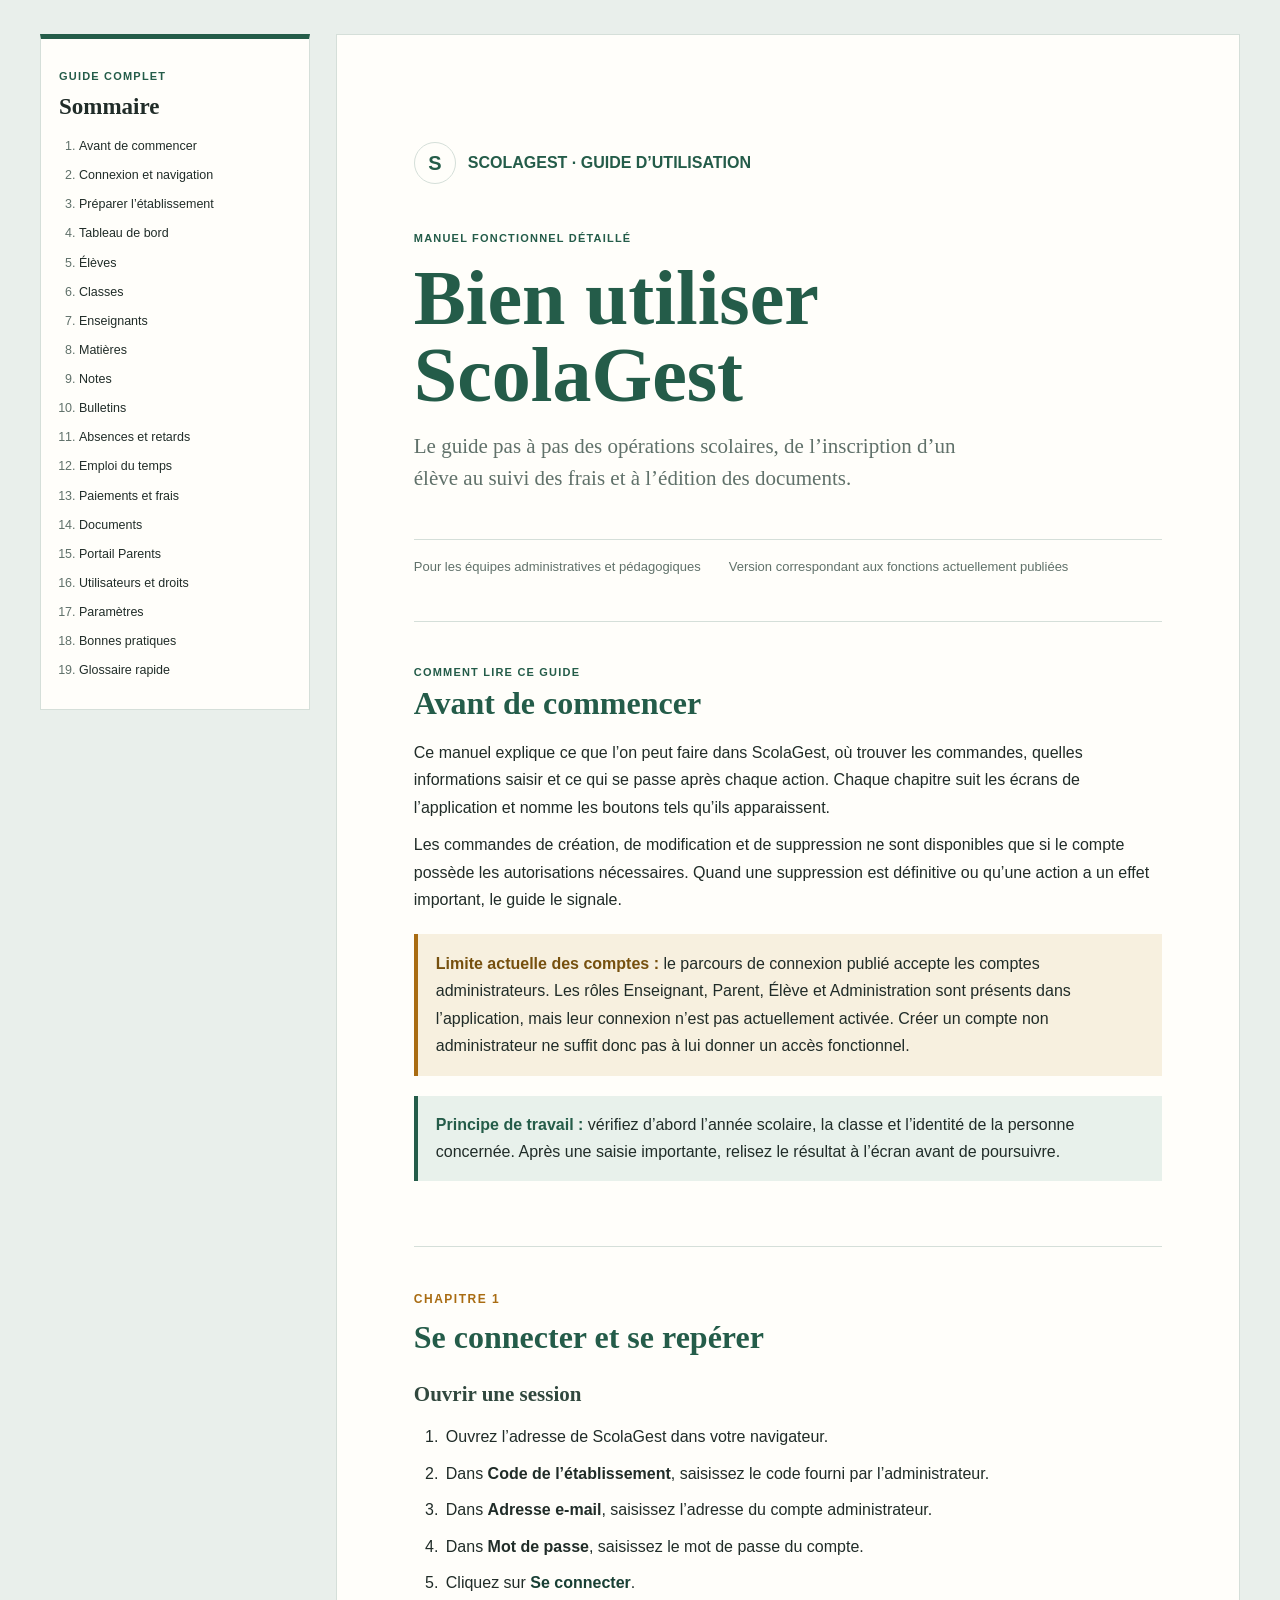
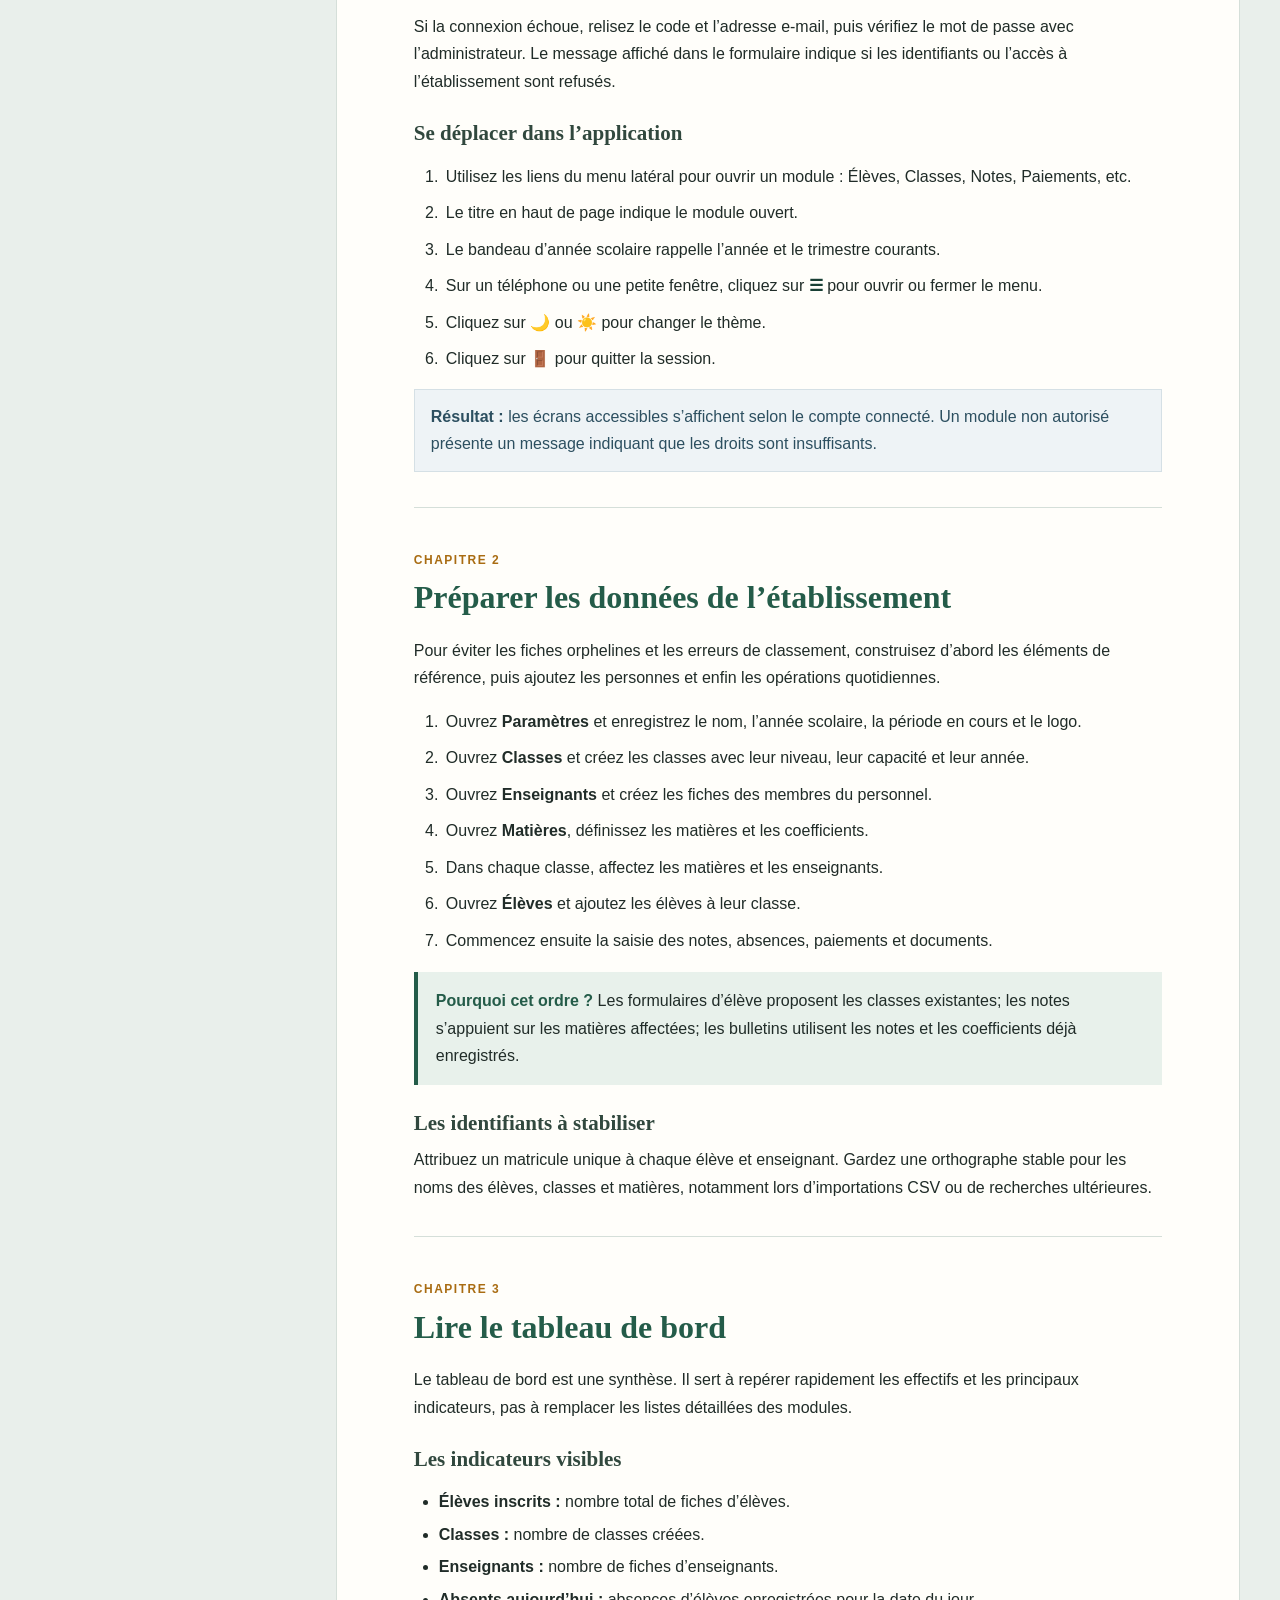
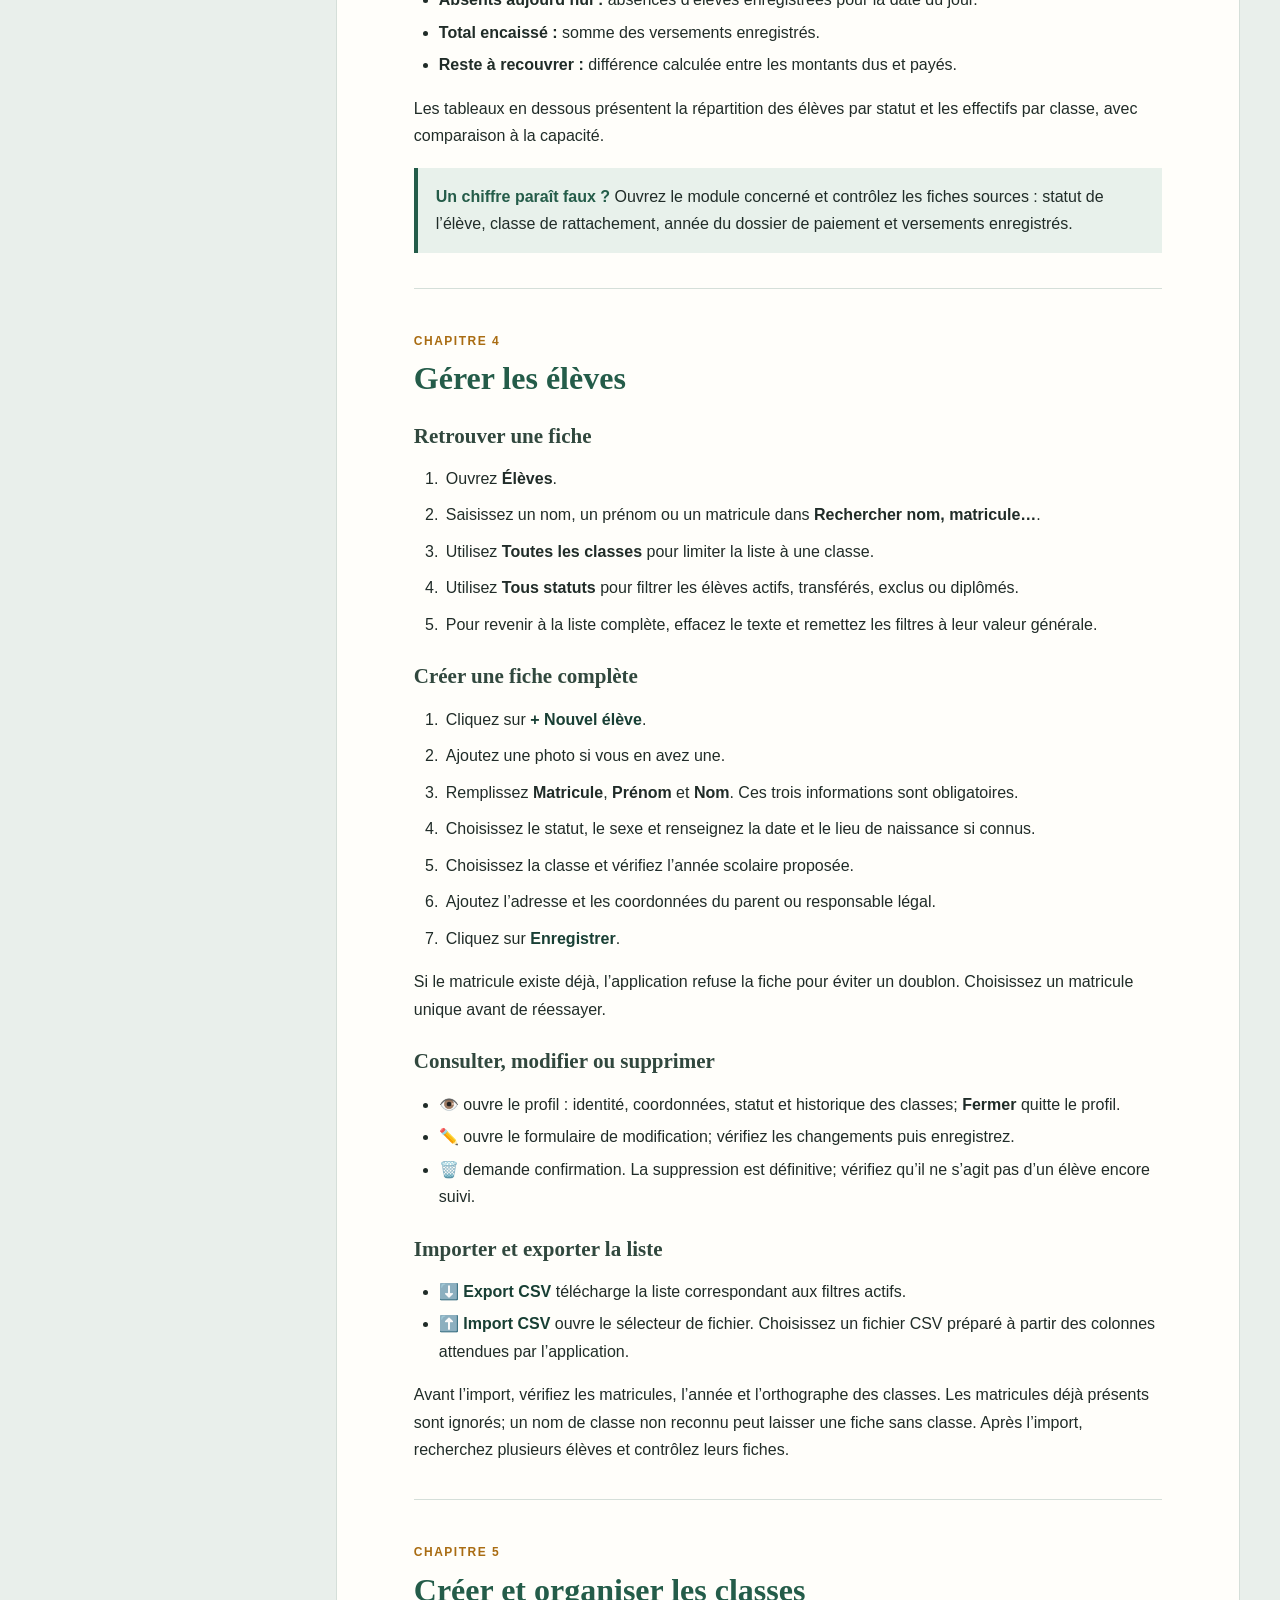
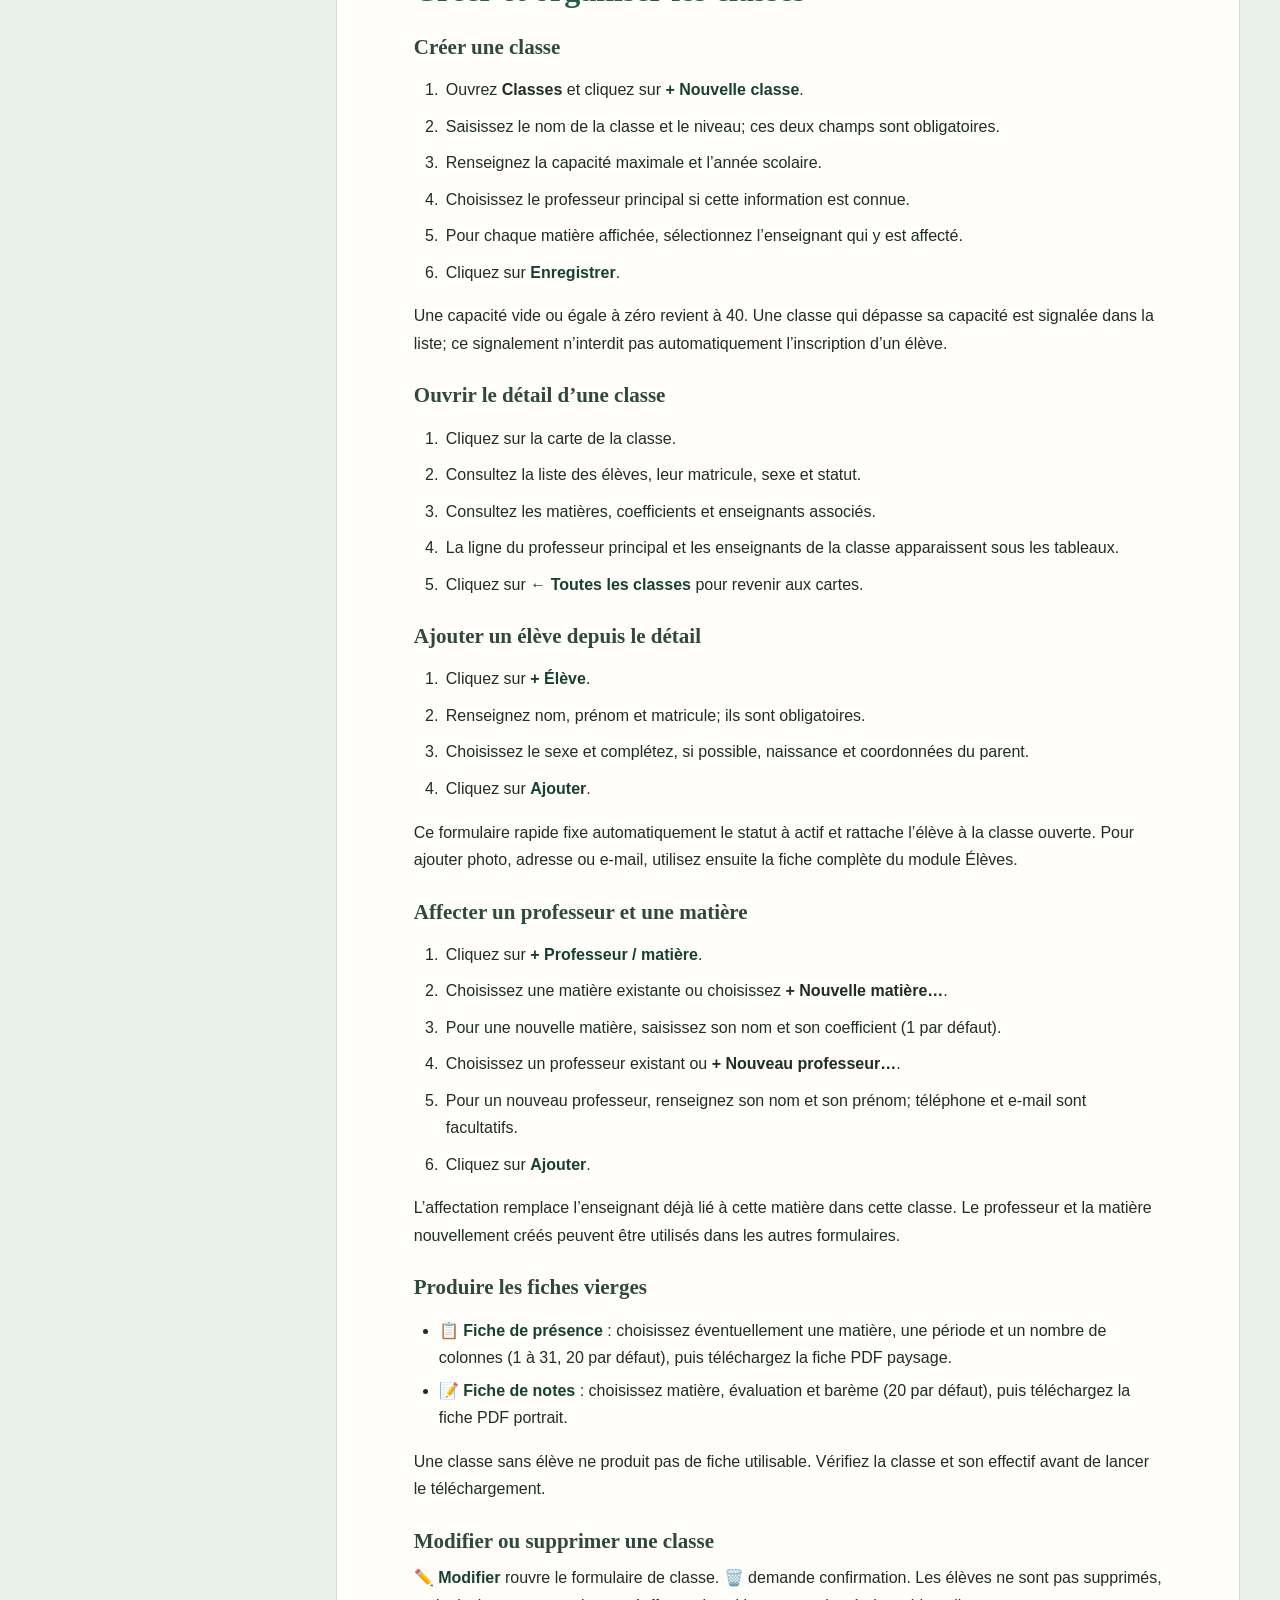
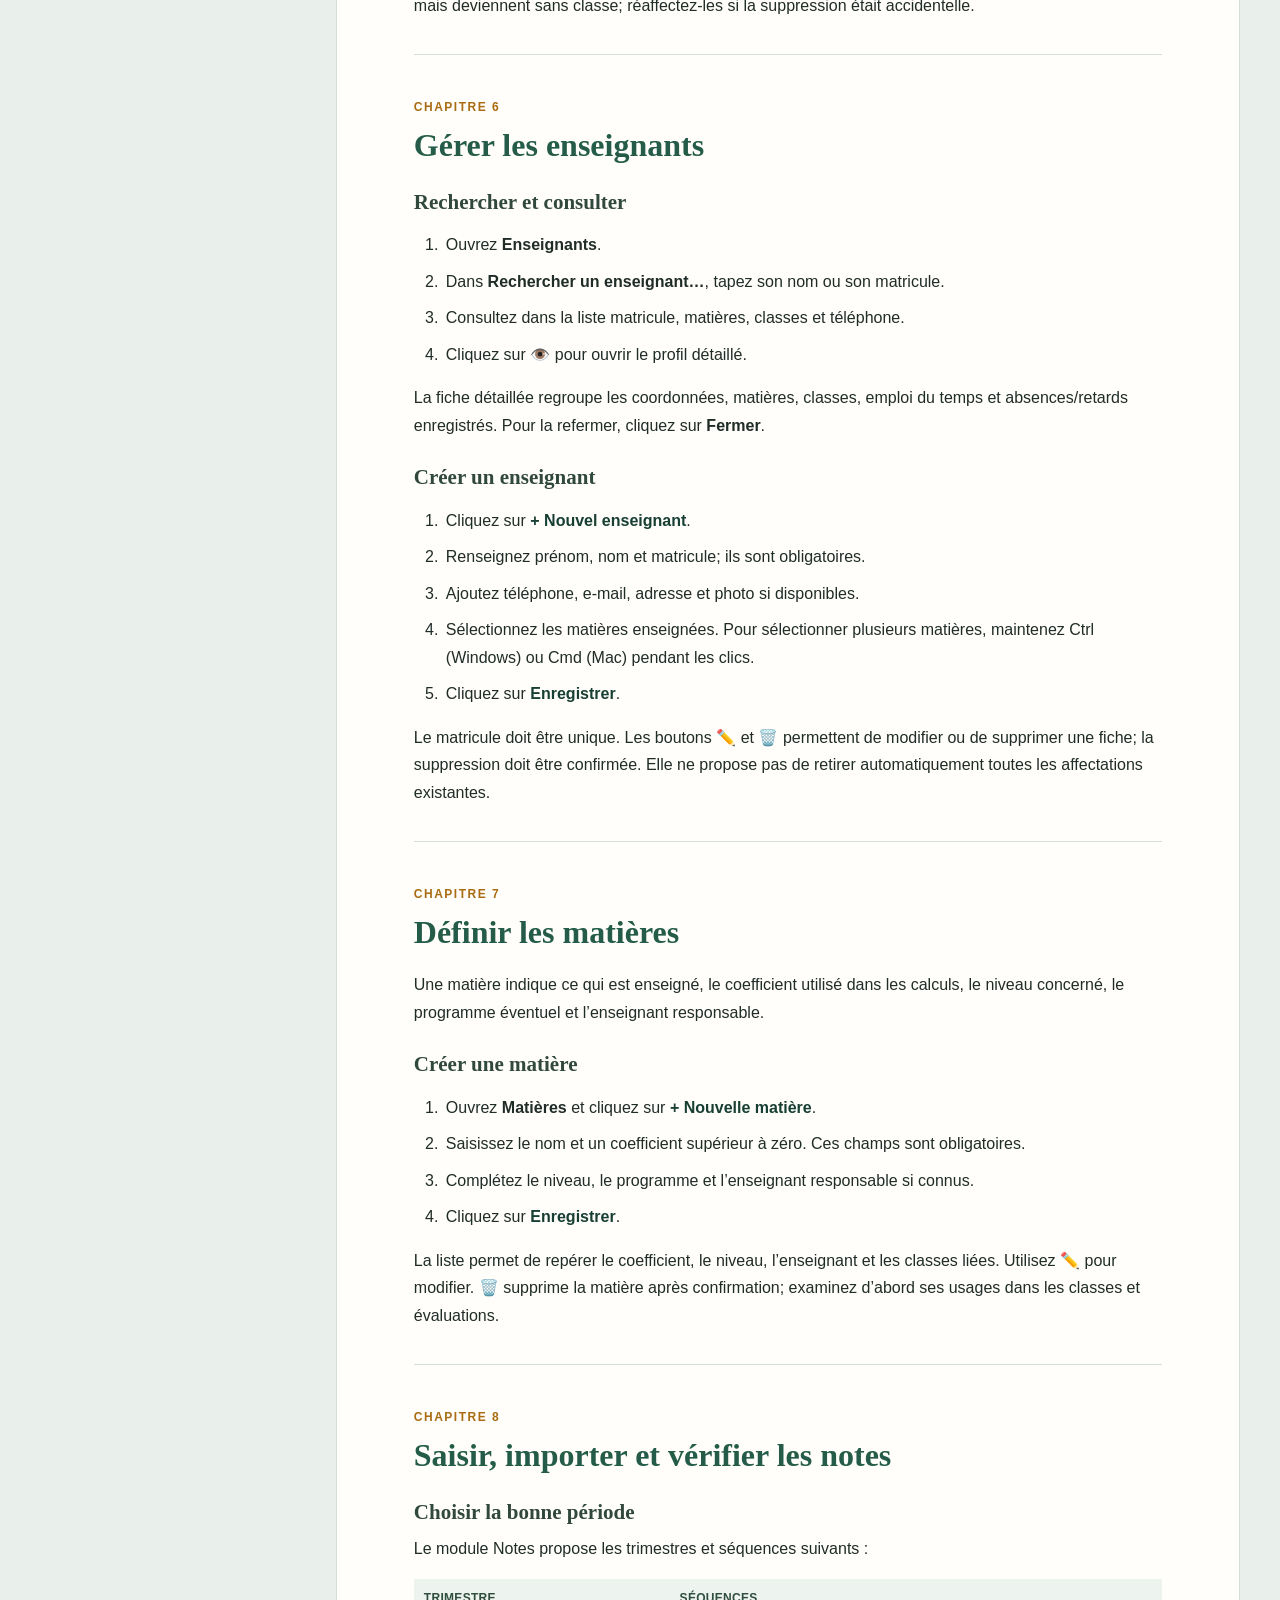
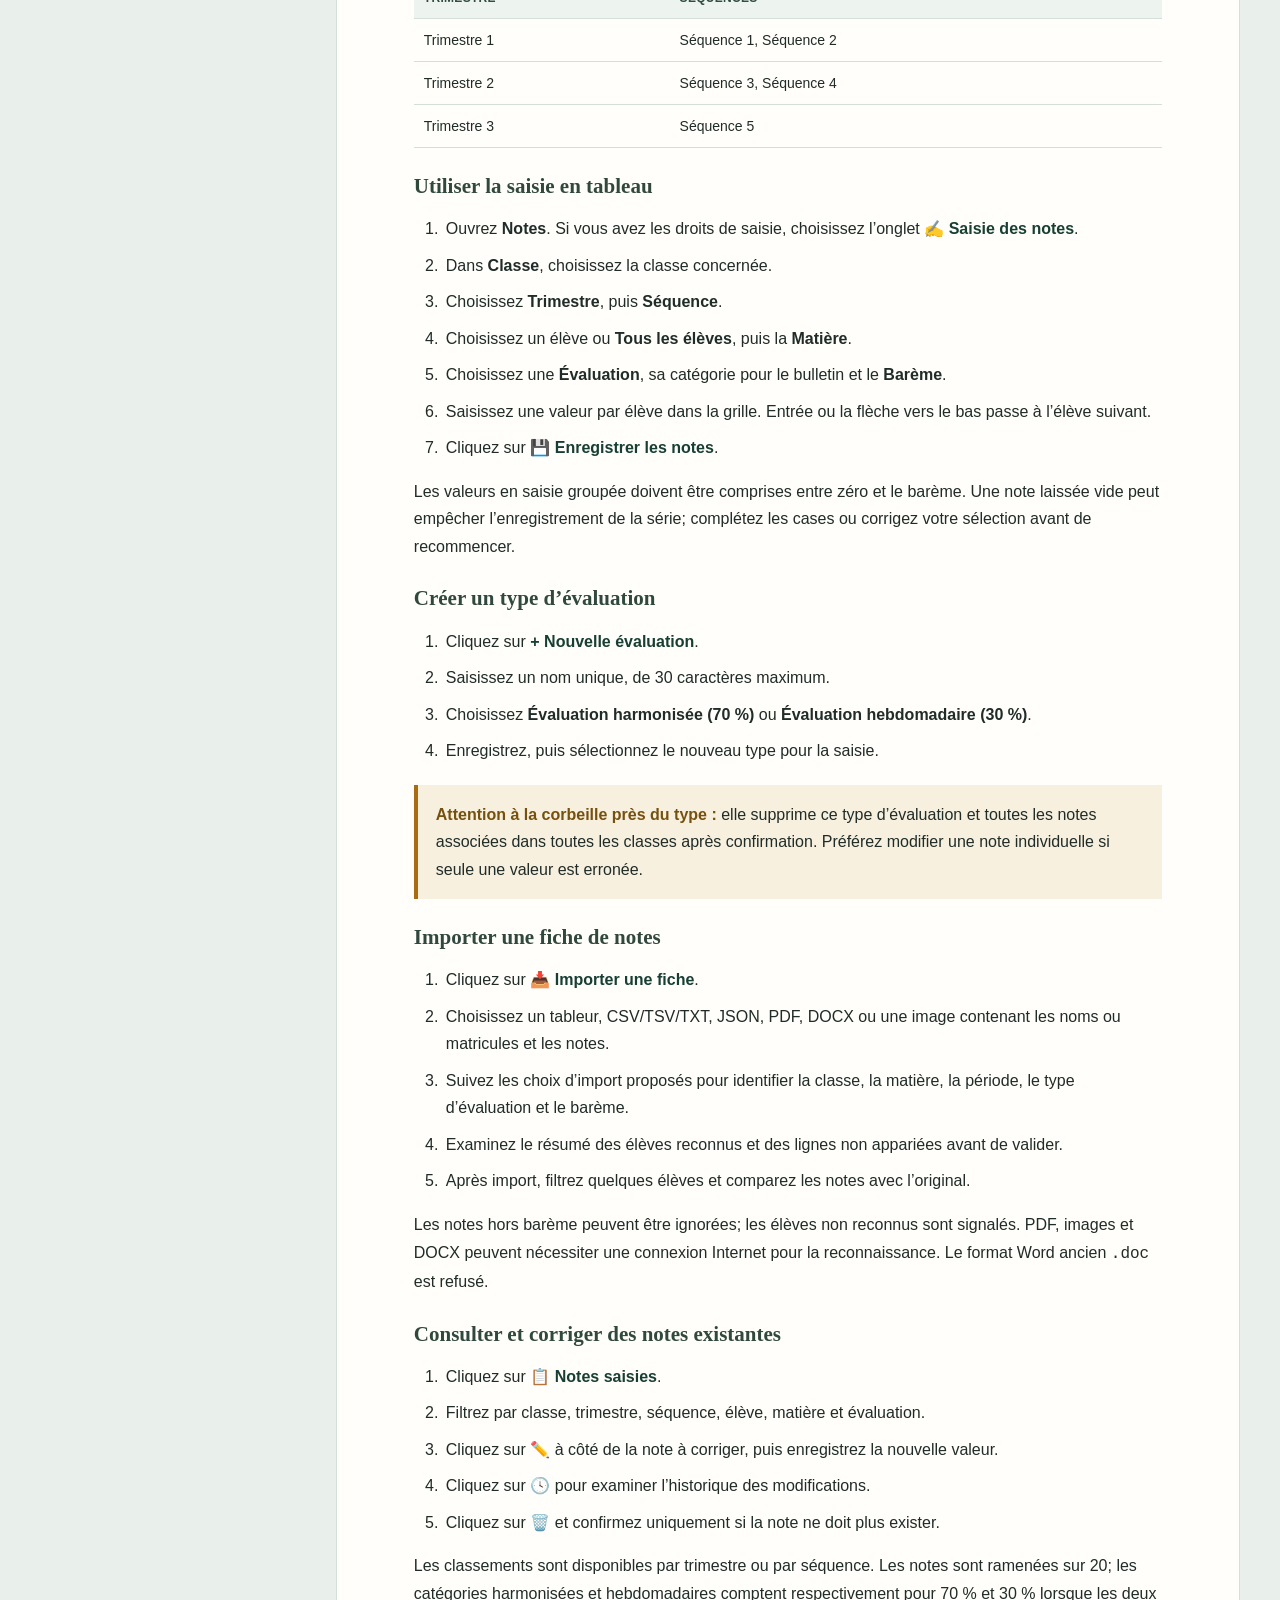
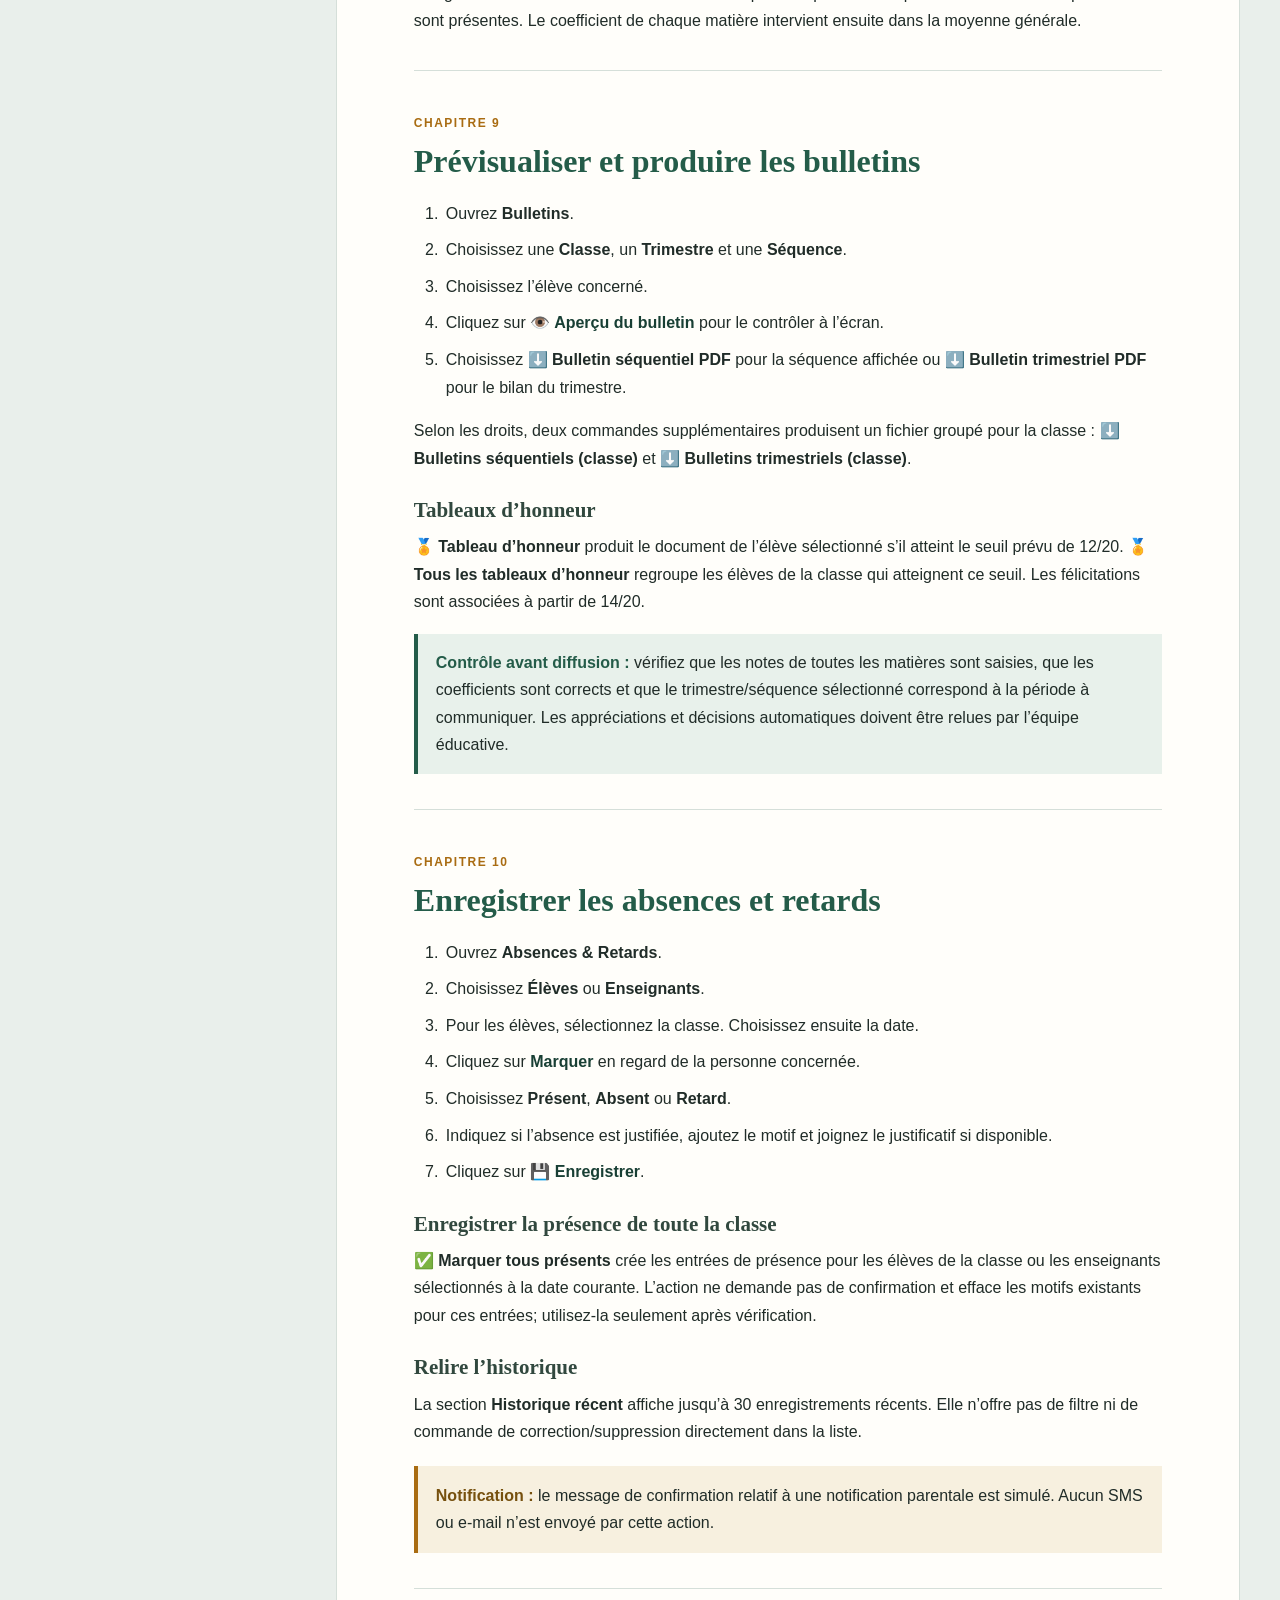
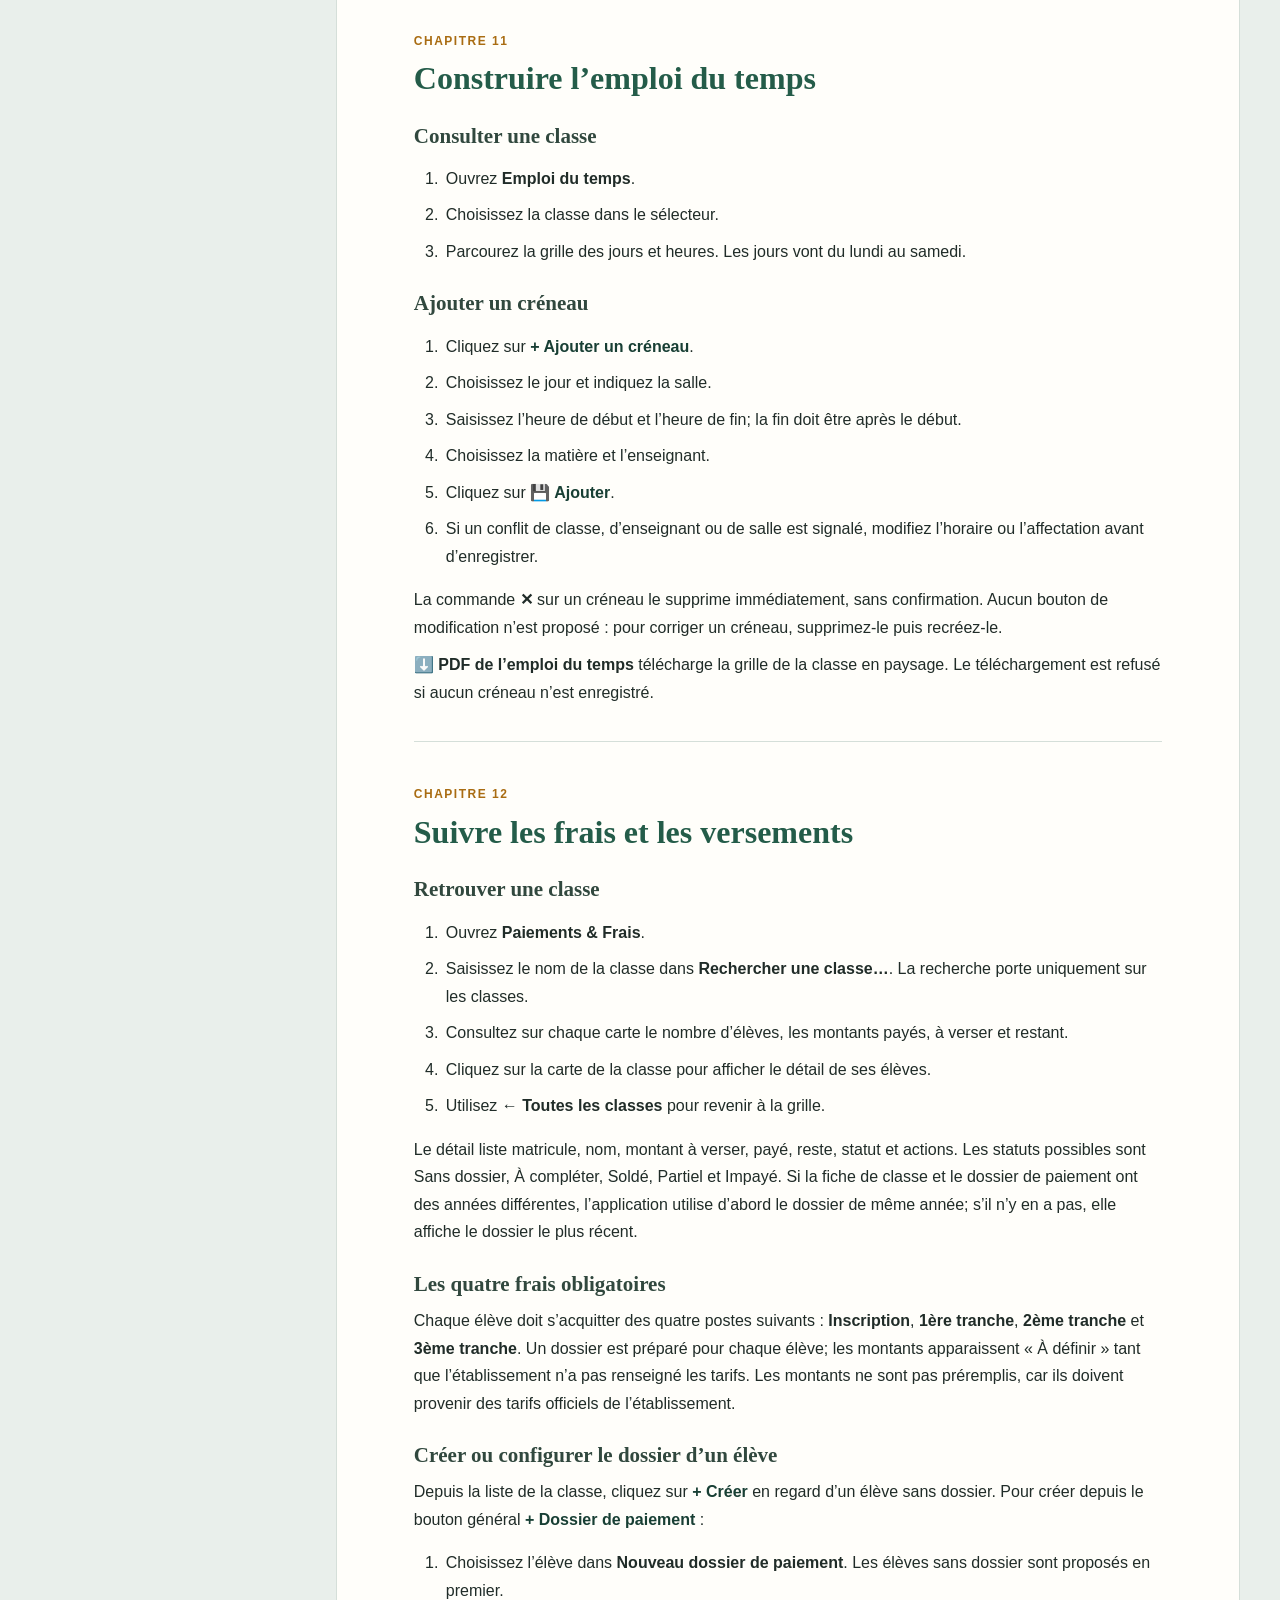
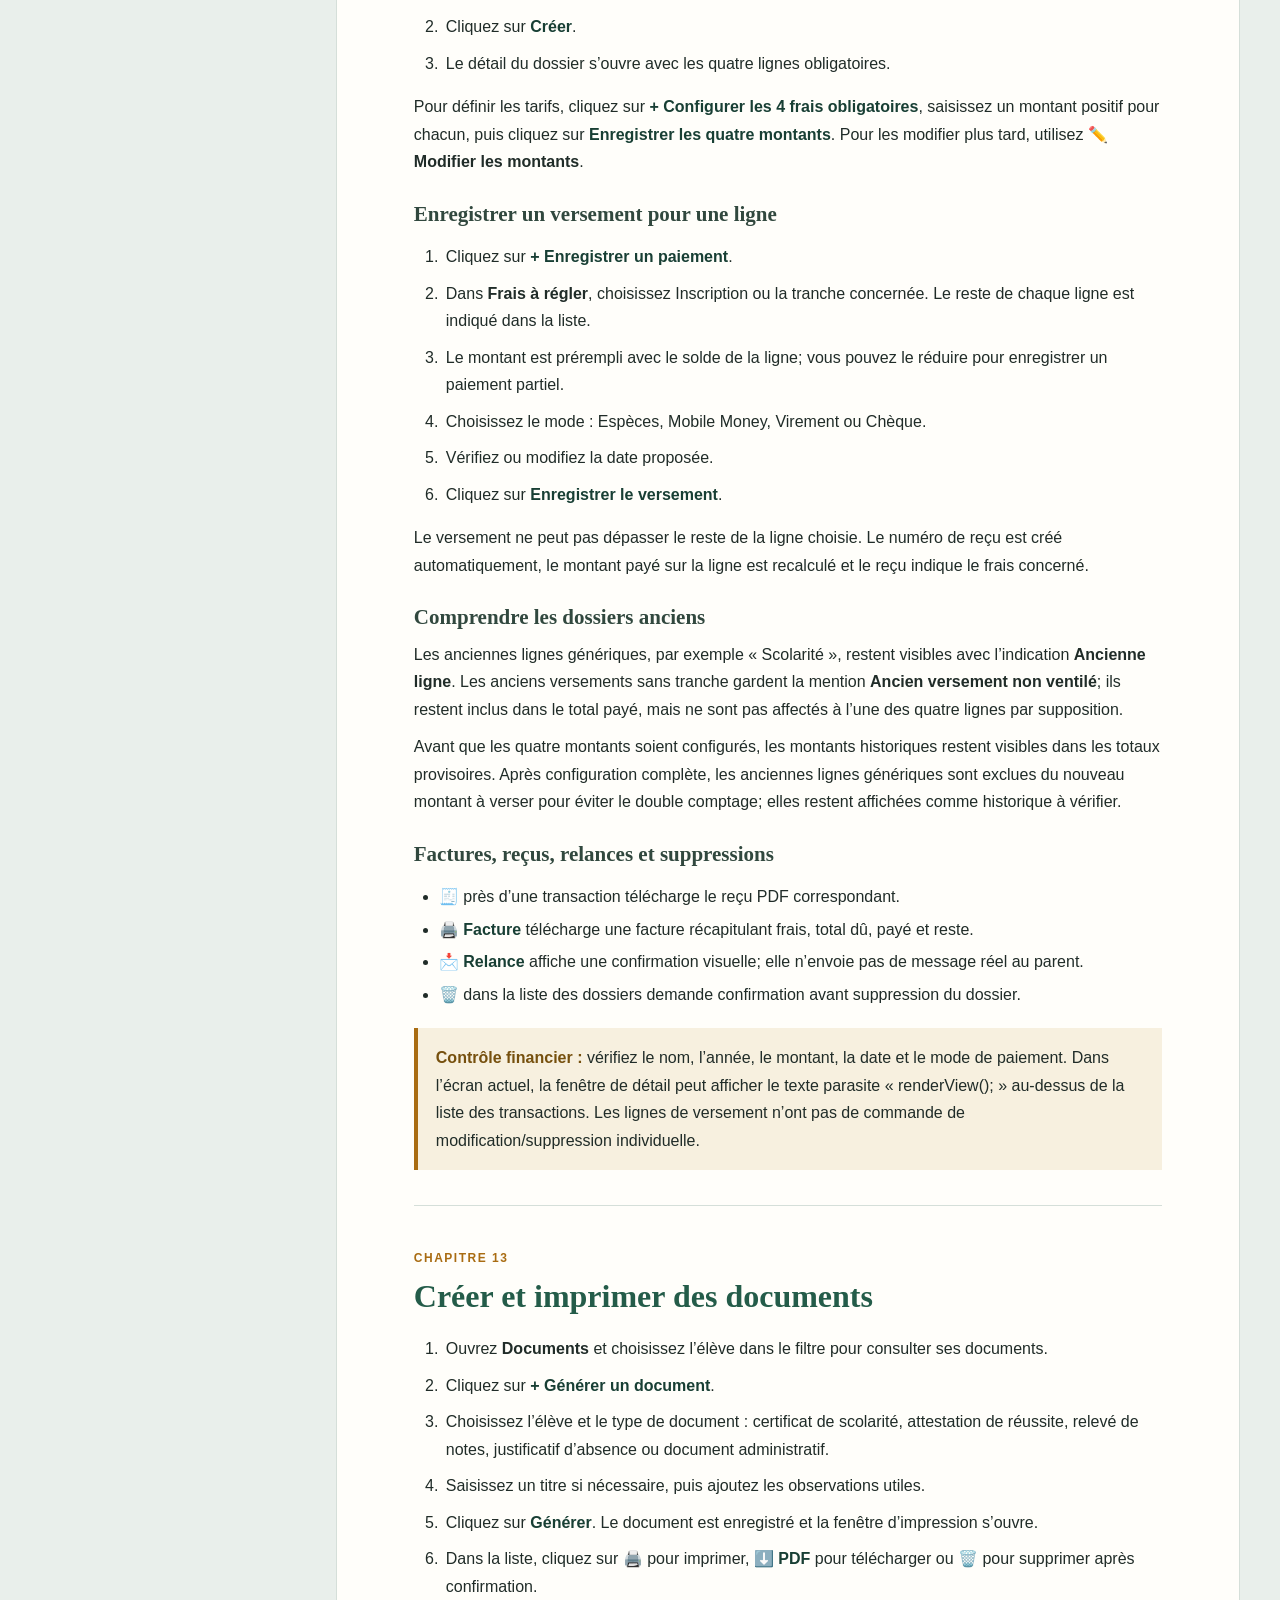
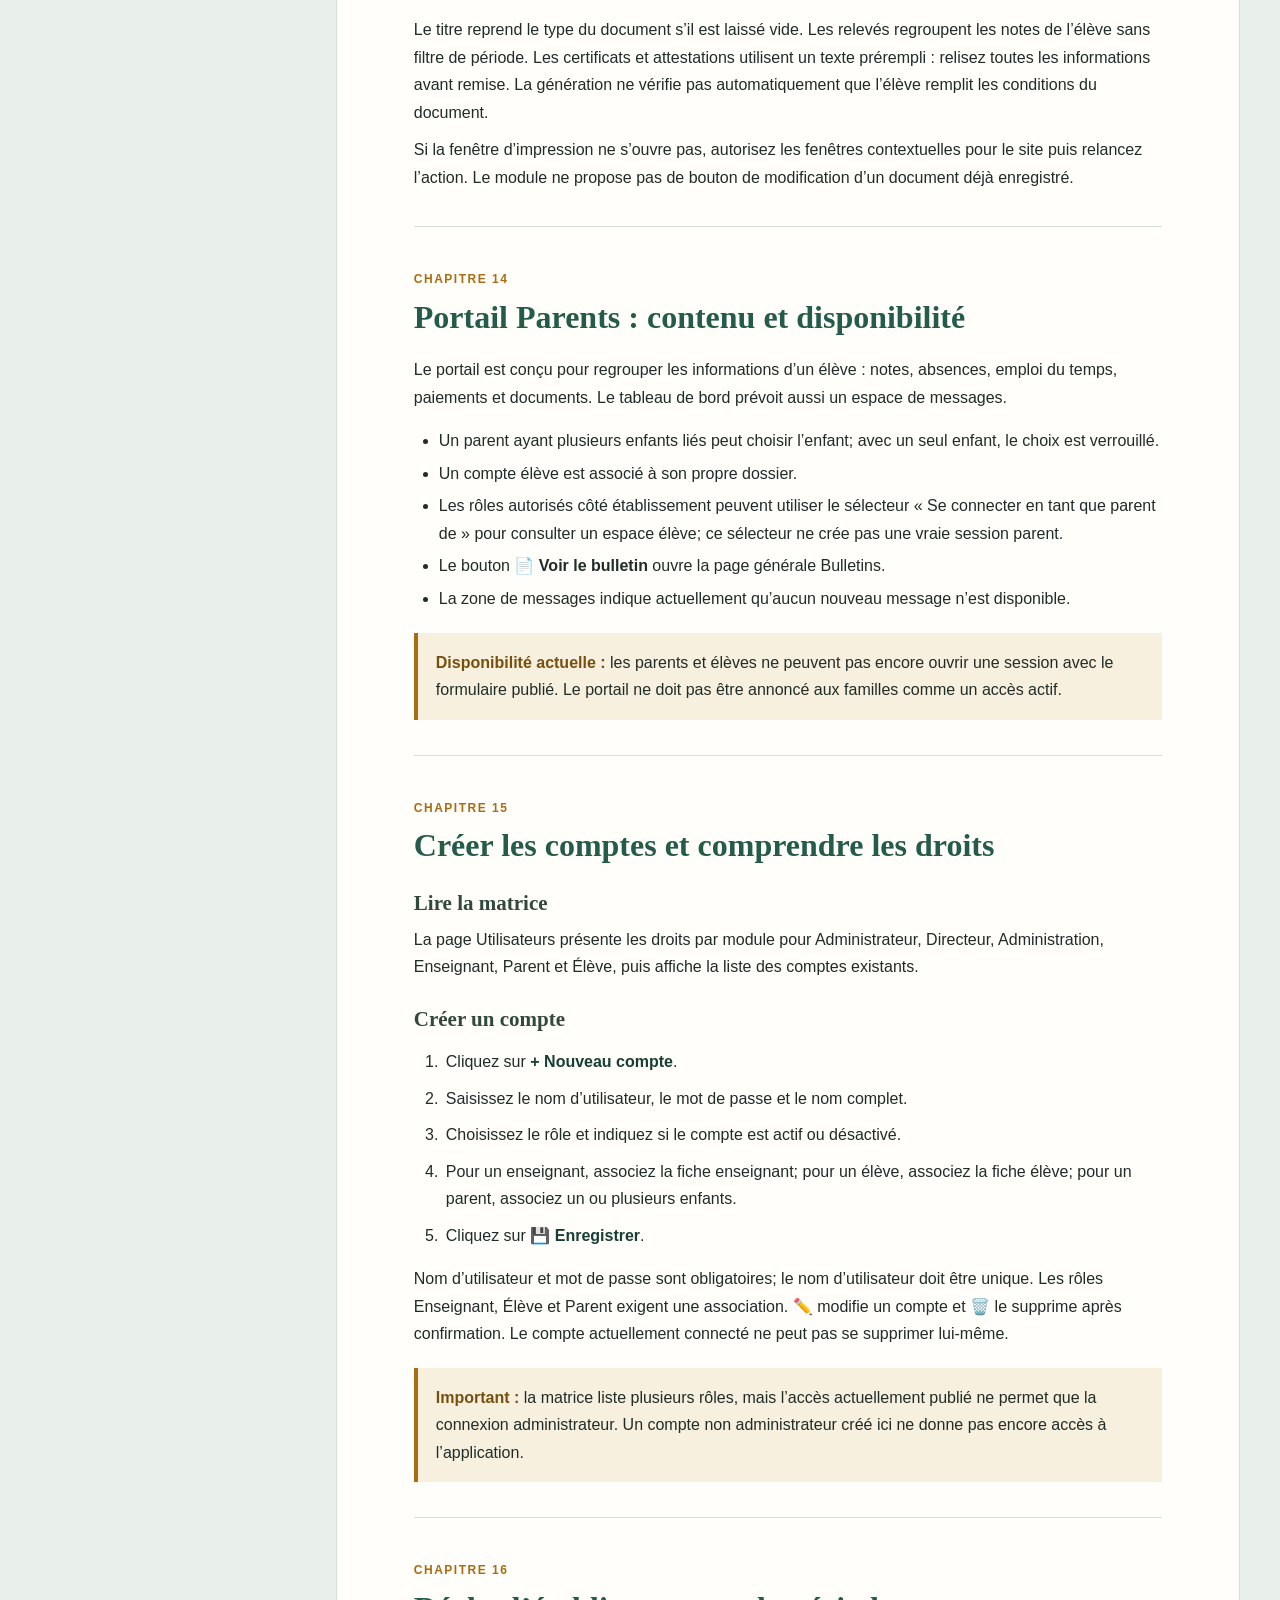
==== commit e826071b: "gestion des paiements inscription etranches" ====
--- a/manuel-utilisateur-livre.html
+++ b/manuel-utilisateur-livre.html
@@ -366,32 +366,30 @@
           <li>Cliquez sur la carte de la classe pour afficher le détail de ses élèves.</li>
           <li>Utilisez <strong>← Toutes les classes</strong> pour revenir à la grille.</li>
         </ol>
-        <p>Le détail liste matricule, nom, dû, payé, reste, statut et actions. Les statuts possibles sont Sans dossier, À compléter, Soldé, Partiel et Impayé. Si la fiche de classe et le dossier de paiement ont des années différentes, l’application utilise d’abord le dossier de même année; s’il n’y en a pas, elle affiche le dossier le plus récent.</p>
-        <h3>Créer le dossier d’un élève</h3>
+        <p>Le détail liste matricule, nom, montant à verser, payé, reste, statut et actions. Les statuts possibles sont Sans dossier, À compléter, Soldé, Partiel et Impayé. Si la fiche de classe et le dossier de paiement ont des années différentes, l’application utilise d’abord le dossier de même année; s’il n’y en a pas, elle affiche le dossier le plus récent.</p>
+        <h3>Les quatre frais obligatoires</h3>
+        <p>Chaque élève doit s’acquitter des quatre postes suivants : <strong>Inscription</strong>, <strong>1ère tranche</strong>, <strong>2ème tranche</strong> et <strong>3ème tranche</strong>. Un dossier est préparé pour chaque élève; les montants apparaissent « À définir » tant que l’établissement n’a pas renseigné les tarifs. Les montants ne sont pas préremplis, car ils doivent provenir des tarifs officiels de l’établissement.</p>
+        <h3>Créer ou configurer le dossier d’un élève</h3>
         <p>Depuis la liste de la classe, cliquez sur <strong class="button-name">+ Créer</strong> en regard d’un élève sans dossier. Pour créer depuis le bouton général <strong class="button-name">+ Dossier de paiement</strong> :</p>
         <ol class="procedure">
           <li>Choisissez l’élève dans <strong>Nouveau dossier de paiement</strong>. Les élèves sans dossier sont proposés en premier.</li>
           <li>Cliquez sur <strong class="button-name">Créer</strong>.</li>
-          <li>Le détail du dossier s’ouvre; ajoutez au moins une ligne de frais avant de saisir un versement.</li>
-        </ol>
-        <p>Si chaque élève possède déjà un dossier, la liste peut proposer les dossiers existants; vérifiez l’année avant de continuer.</p>
-        <h3>Ajouter un frais au montant à verser</h3>
-        <ol class="procedure">
-          <li>Dans le détail du dossier, cliquez sur <strong class="button-name">+ Ajouter un frais</strong>.</li>
-          <li>Choisissez le type : Inscription, Scolarité, Frais d’examen, Cantine, Transport, Uniformes ou Autre.</li>
-          <li>Saisissez le montant en FCFA, supérieur à zéro.</li>
-          <li>Cliquez sur <strong class="button-name">Ajouter</strong>.</li>
-        </ol>
-        <p>Le total dû est la somme des lignes de frais. La corbeille en regard d’un frais le retire immédiatement, sans confirmation; relisez le montant total après chaque modification.</p>
-        <h3>Enregistrer un versement</h3>
+          <li>Le détail du dossier s’ouvre avec les quatre lignes obligatoires.</li>
+        </ol>
+        <p>Pour définir les tarifs, cliquez sur <strong class="button-name">+ Configurer les 4 frais obligatoires</strong>, saisissez un montant positif pour chacun, puis cliquez sur <strong class="button-name">Enregistrer les quatre montants</strong>. Pour les modifier plus tard, utilisez <strong>✏️ Modifier les montants</strong>.</p>
+        <h3>Enregistrer un versement pour une ligne</h3>
         <ol class="procedure">
           <li>Cliquez sur <strong class="button-name">+ Enregistrer un paiement</strong>.</li>
-          <li>Saisissez le montant positif. Le champ est prérempli avec le reste dû lorsqu’il est positif.</li>
+          <li>Dans <strong>Frais à régler</strong>, choisissez Inscription ou la tranche concernée. Le reste de chaque ligne est indiqué dans la liste.</li>
+          <li>Le montant est prérempli avec le solde de la ligne; vous pouvez le réduire pour enregistrer un paiement partiel.</li>
           <li>Choisissez le mode : Espèces, Mobile Money, Virement ou Chèque.</li>
           <li>Vérifiez ou modifiez la date proposée.</li>
-          <li>Cliquez sur <strong class="button-name">Enregistrer</strong>.</li>
-        </ol>
-        <p>Le numéro de reçu est créé automatiquement. Les montants payé et restant sont recalculés. L’application n’empêche pas un versement supérieur au reste dû : relisez les chiffres avant de valider.</p>
+          <li>Cliquez sur <strong class="button-name">Enregistrer le versement</strong>.</li>
+        </ol>
+        <p>Le versement ne peut pas dépasser le reste de la ligne choisie. Le numéro de reçu est créé automatiquement, le montant payé sur la ligne est recalculé et le reçu indique le frais concerné.</p>
+        <h3>Comprendre les dossiers anciens</h3>
+        <p>Les anciennes lignes génériques, par exemple « Scolarité », restent visibles avec l’indication <strong>Ancienne ligne</strong>. Les anciens versements sans tranche gardent la mention <strong>Ancien versement non ventilé</strong>; ils restent inclus dans le total payé, mais ne sont pas affectés à l’une des quatre lignes par supposition.</p>
+        <p>Avant que les quatre montants soient configurés, les montants historiques restent visibles dans les totaux provisoires. Après configuration complète, les anciennes lignes génériques sont exclues du nouveau montant à verser pour éviter le double comptage; elles restent affichées comme historique à vérifier.</p>
         <h3>Factures, reçus, relances et suppressions</h3>
         <ul>
           <li><strong class="button-name">🧾</strong> près d’une transaction télécharge le reçu PDF correspondant.</li>
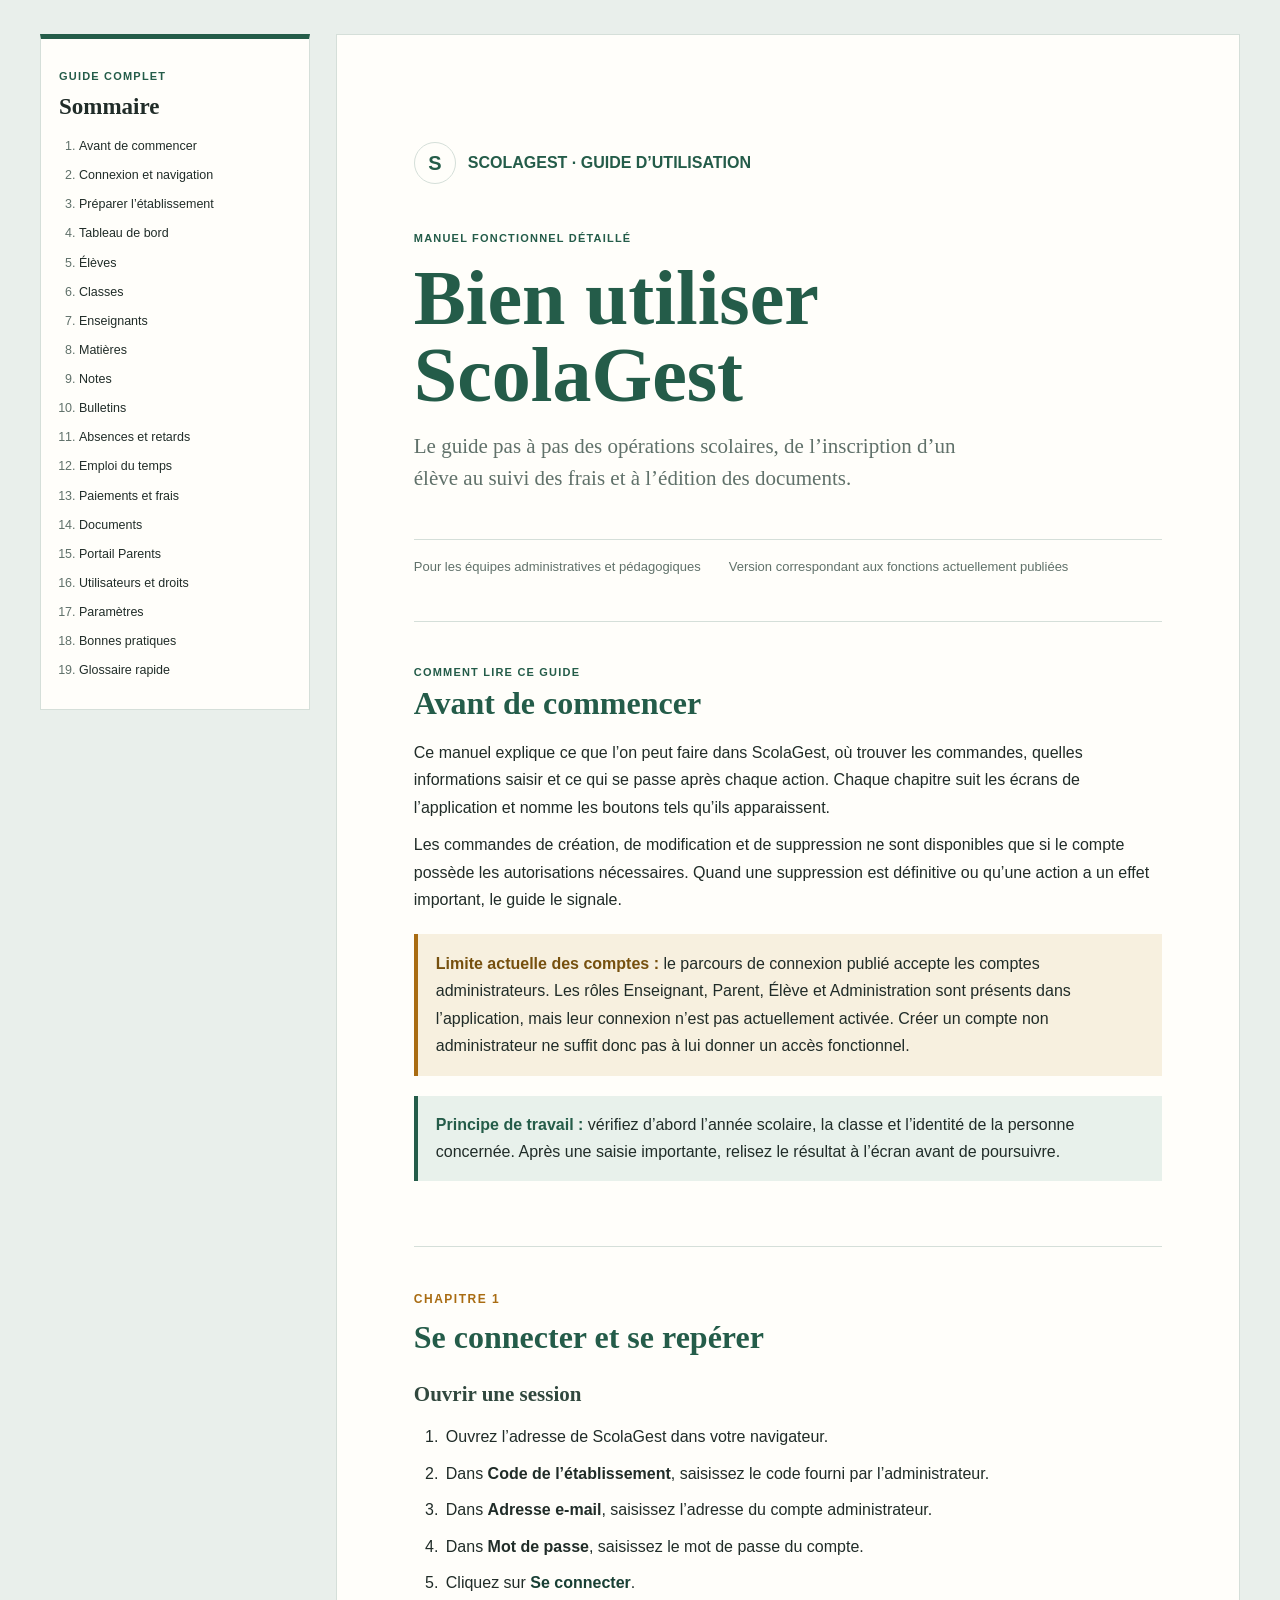
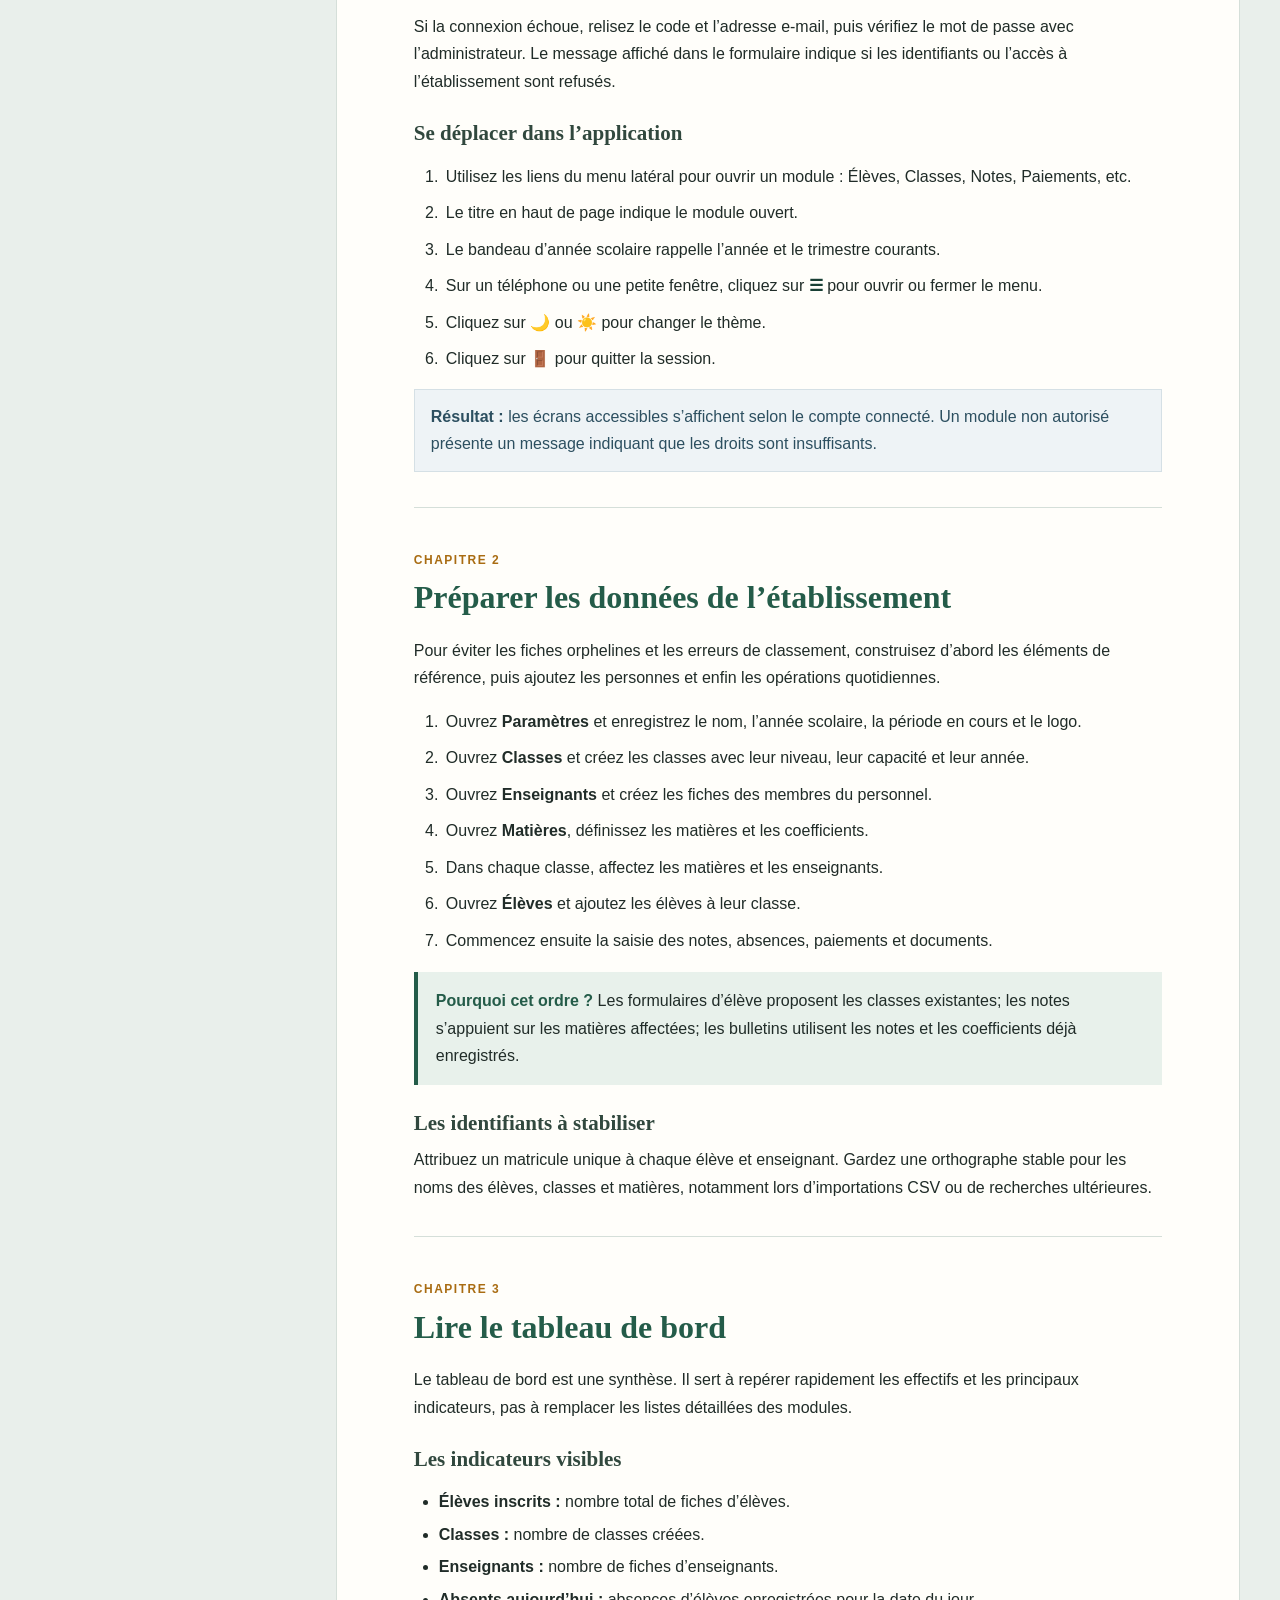
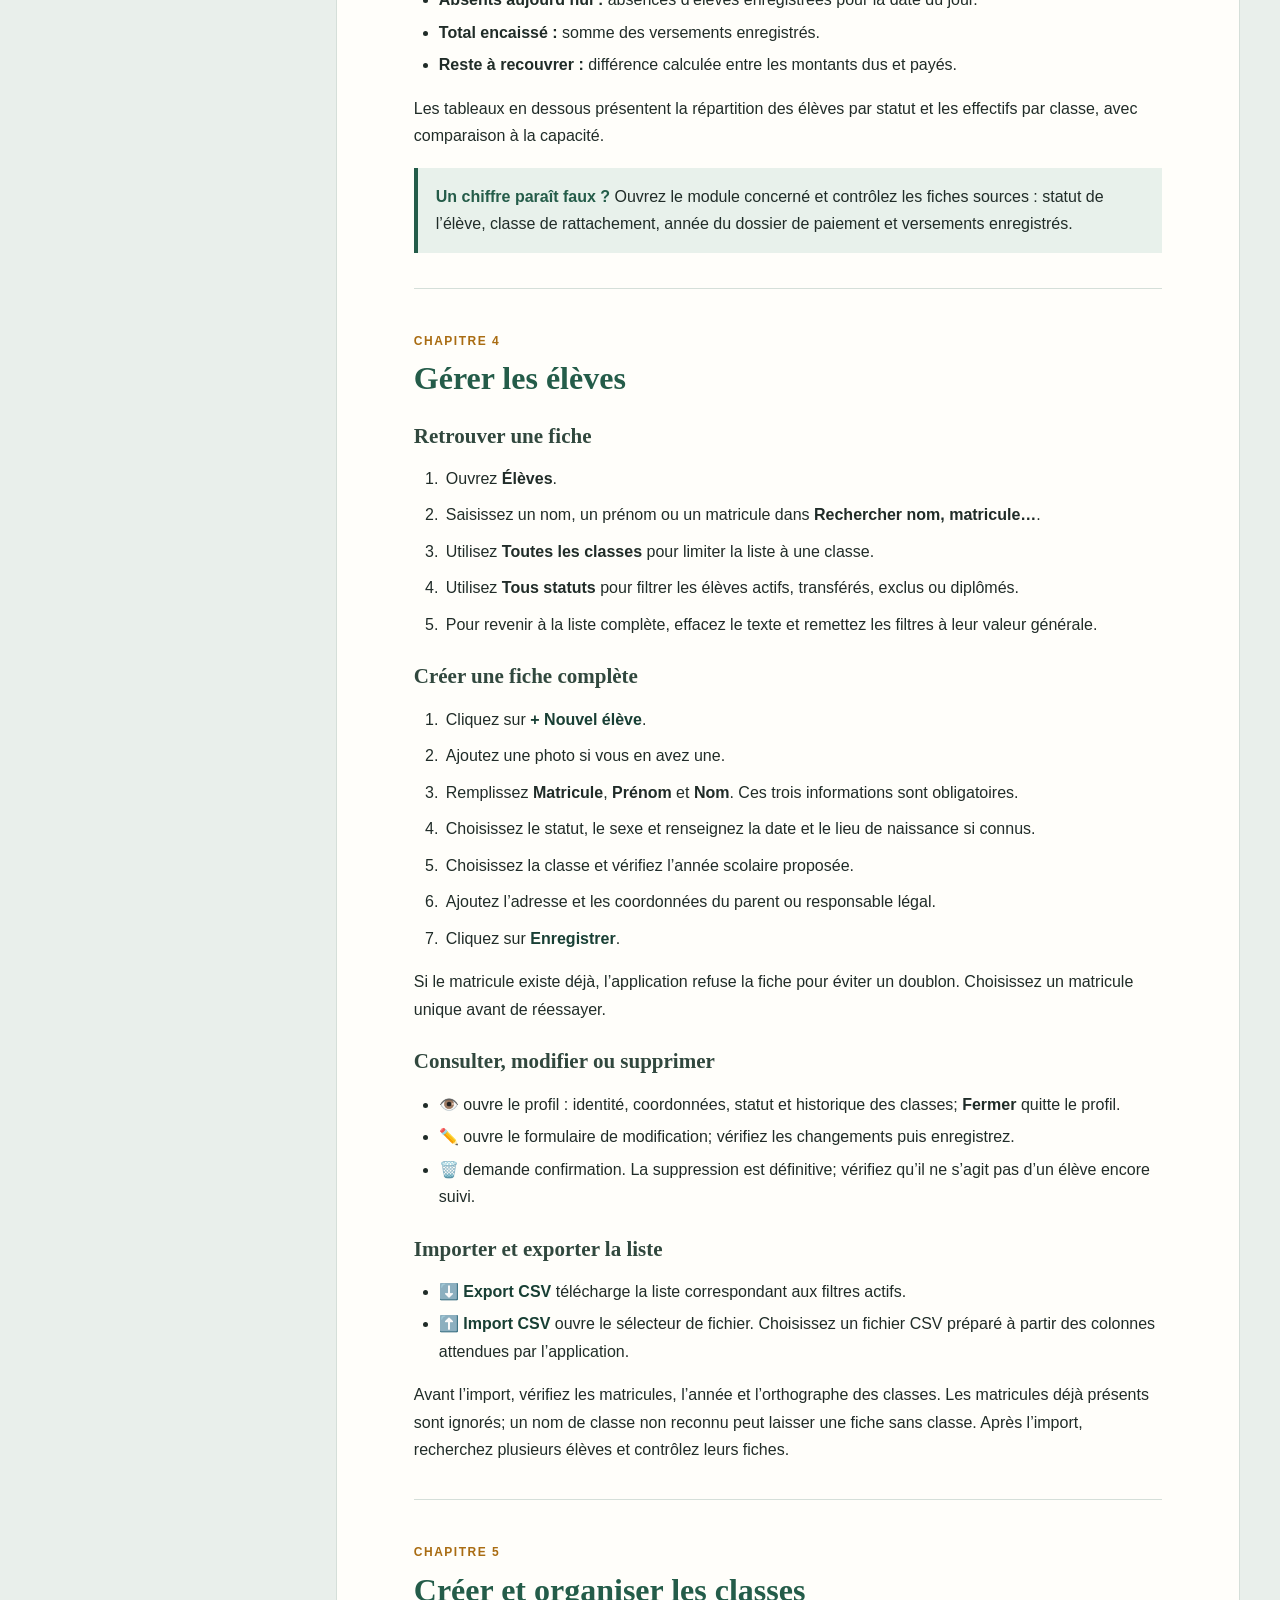
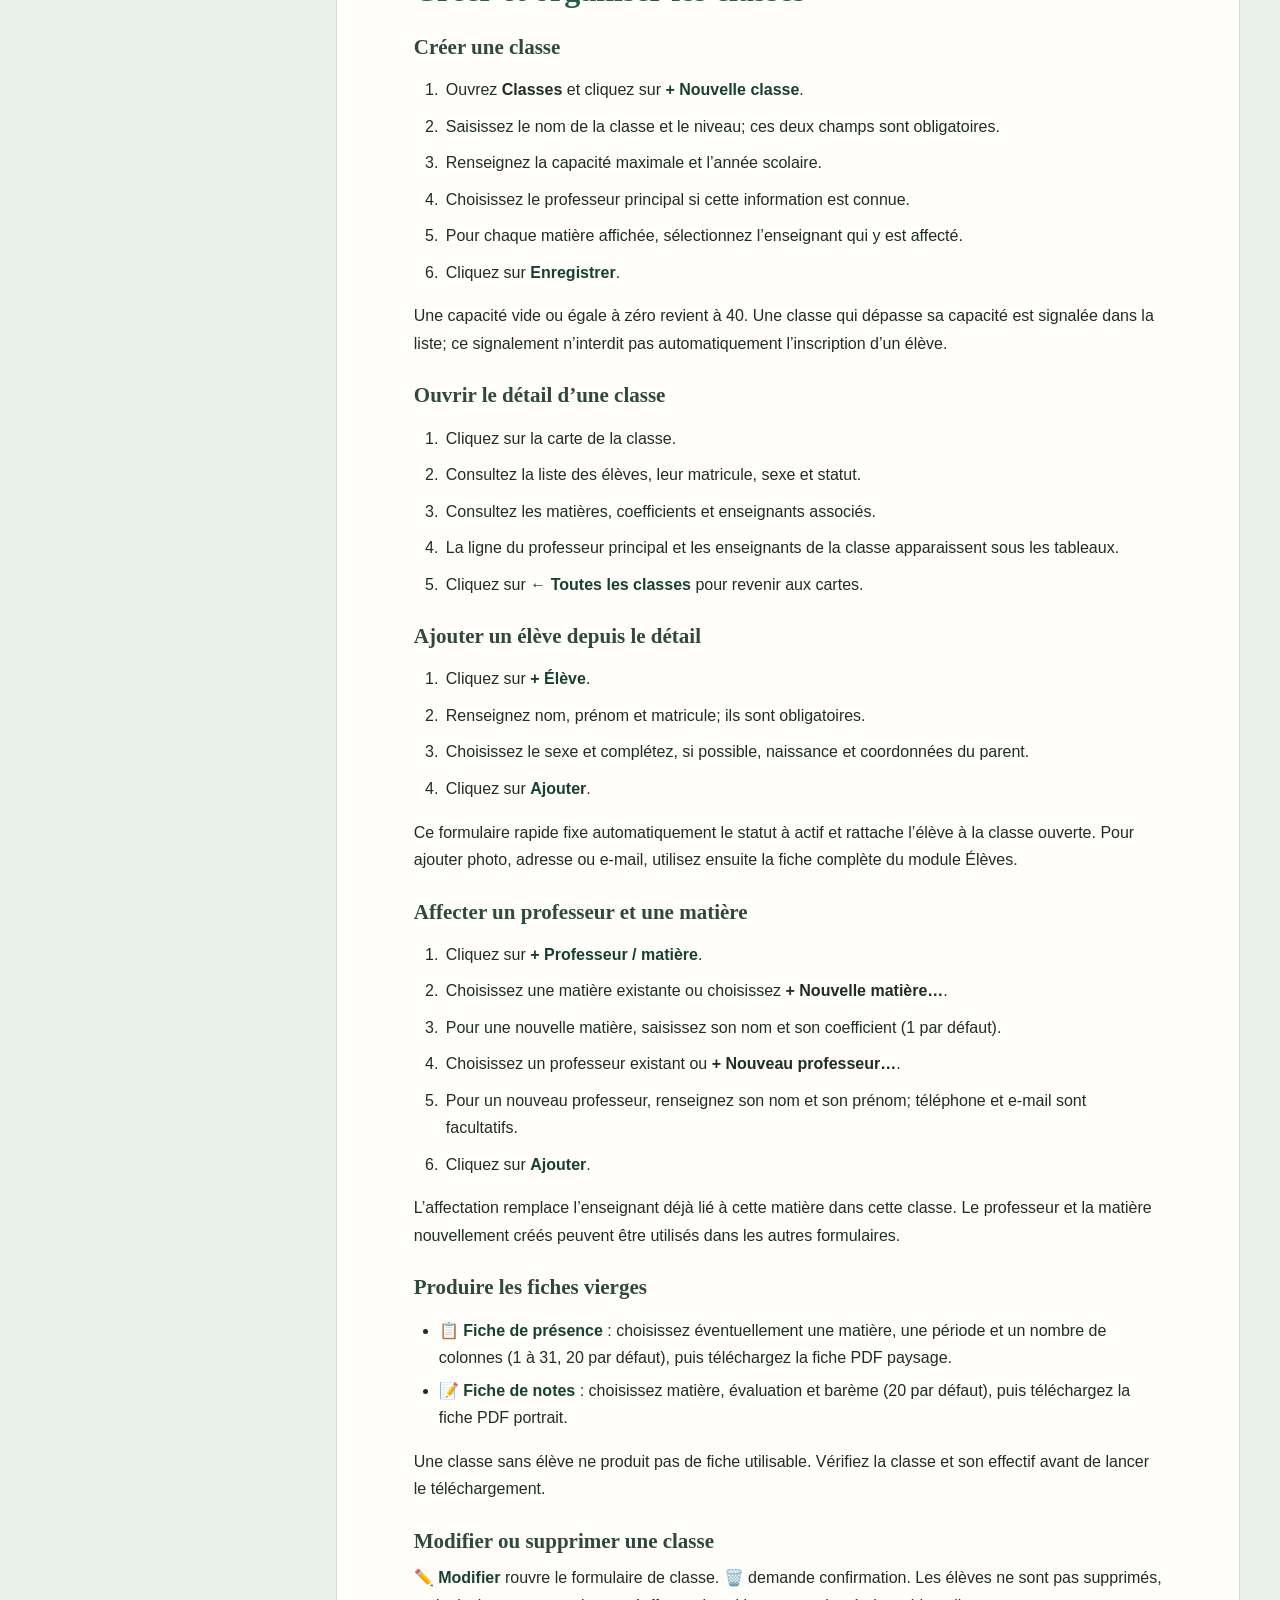
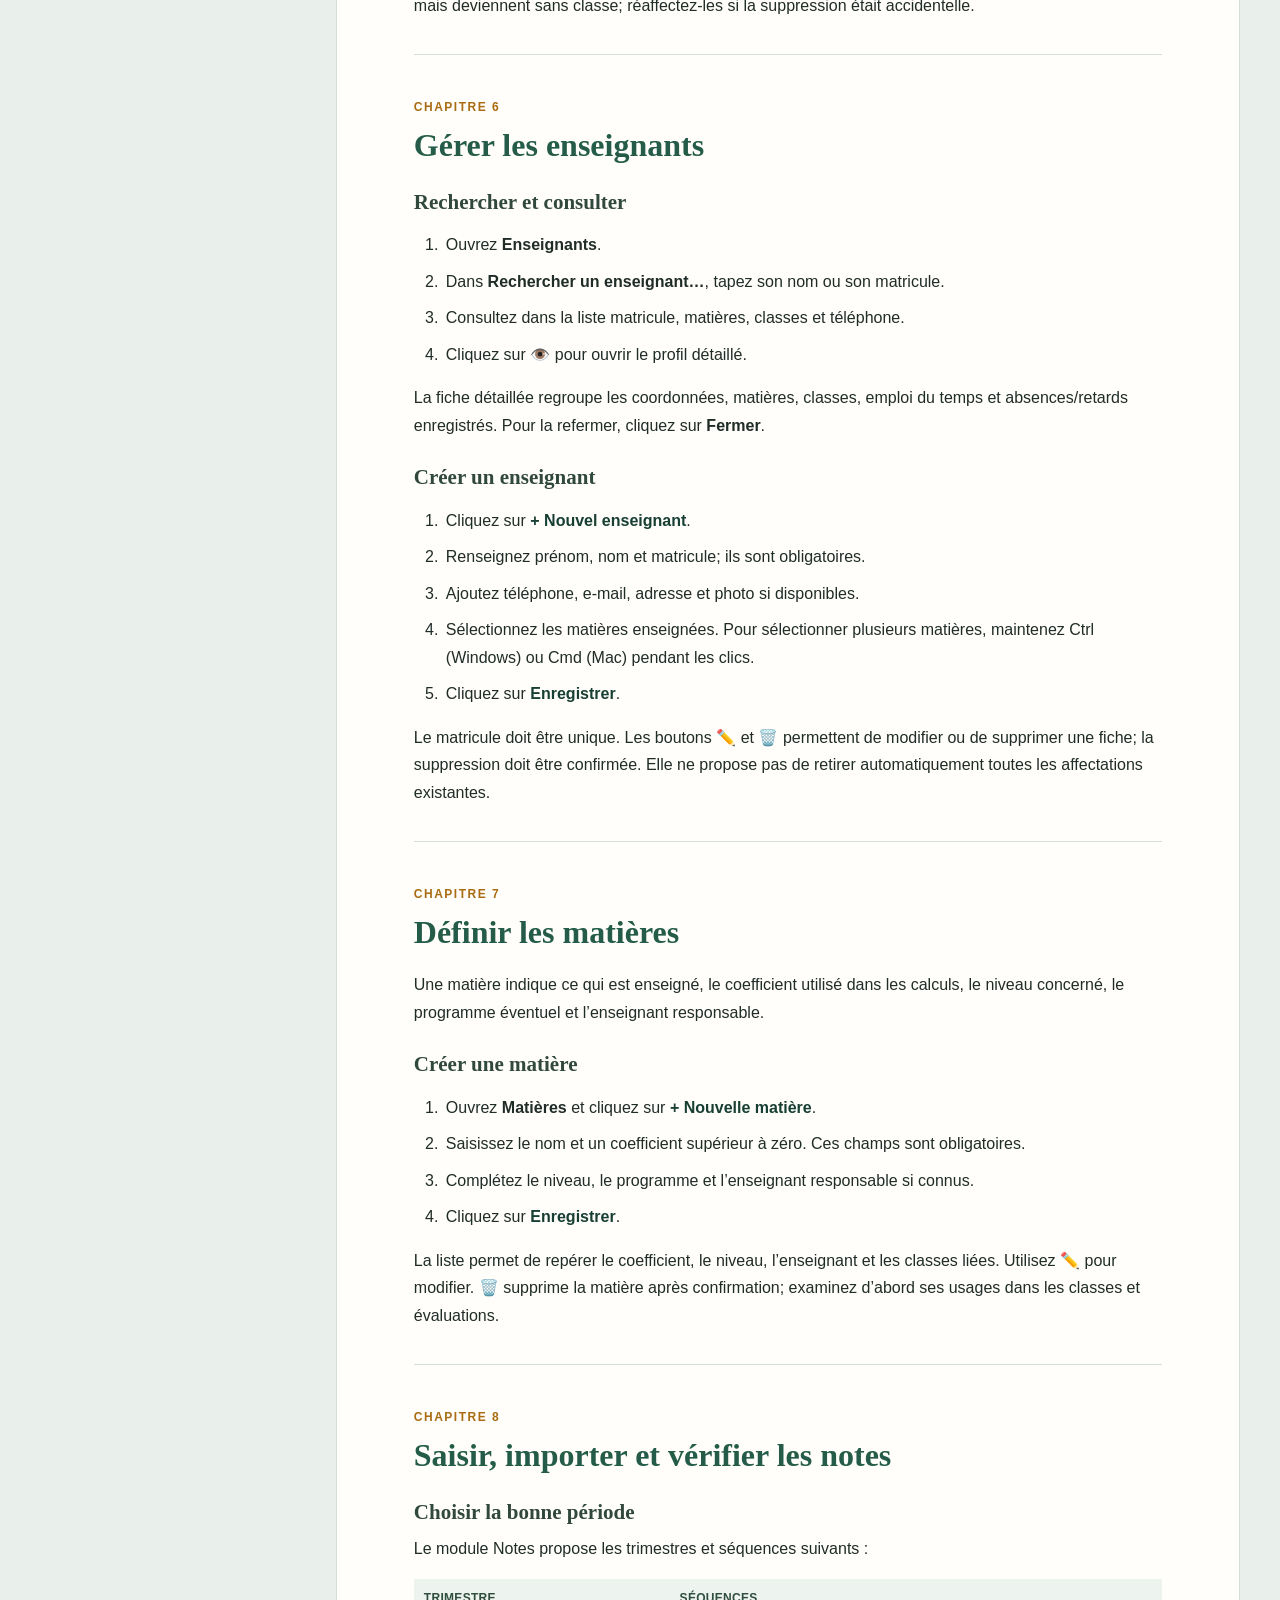
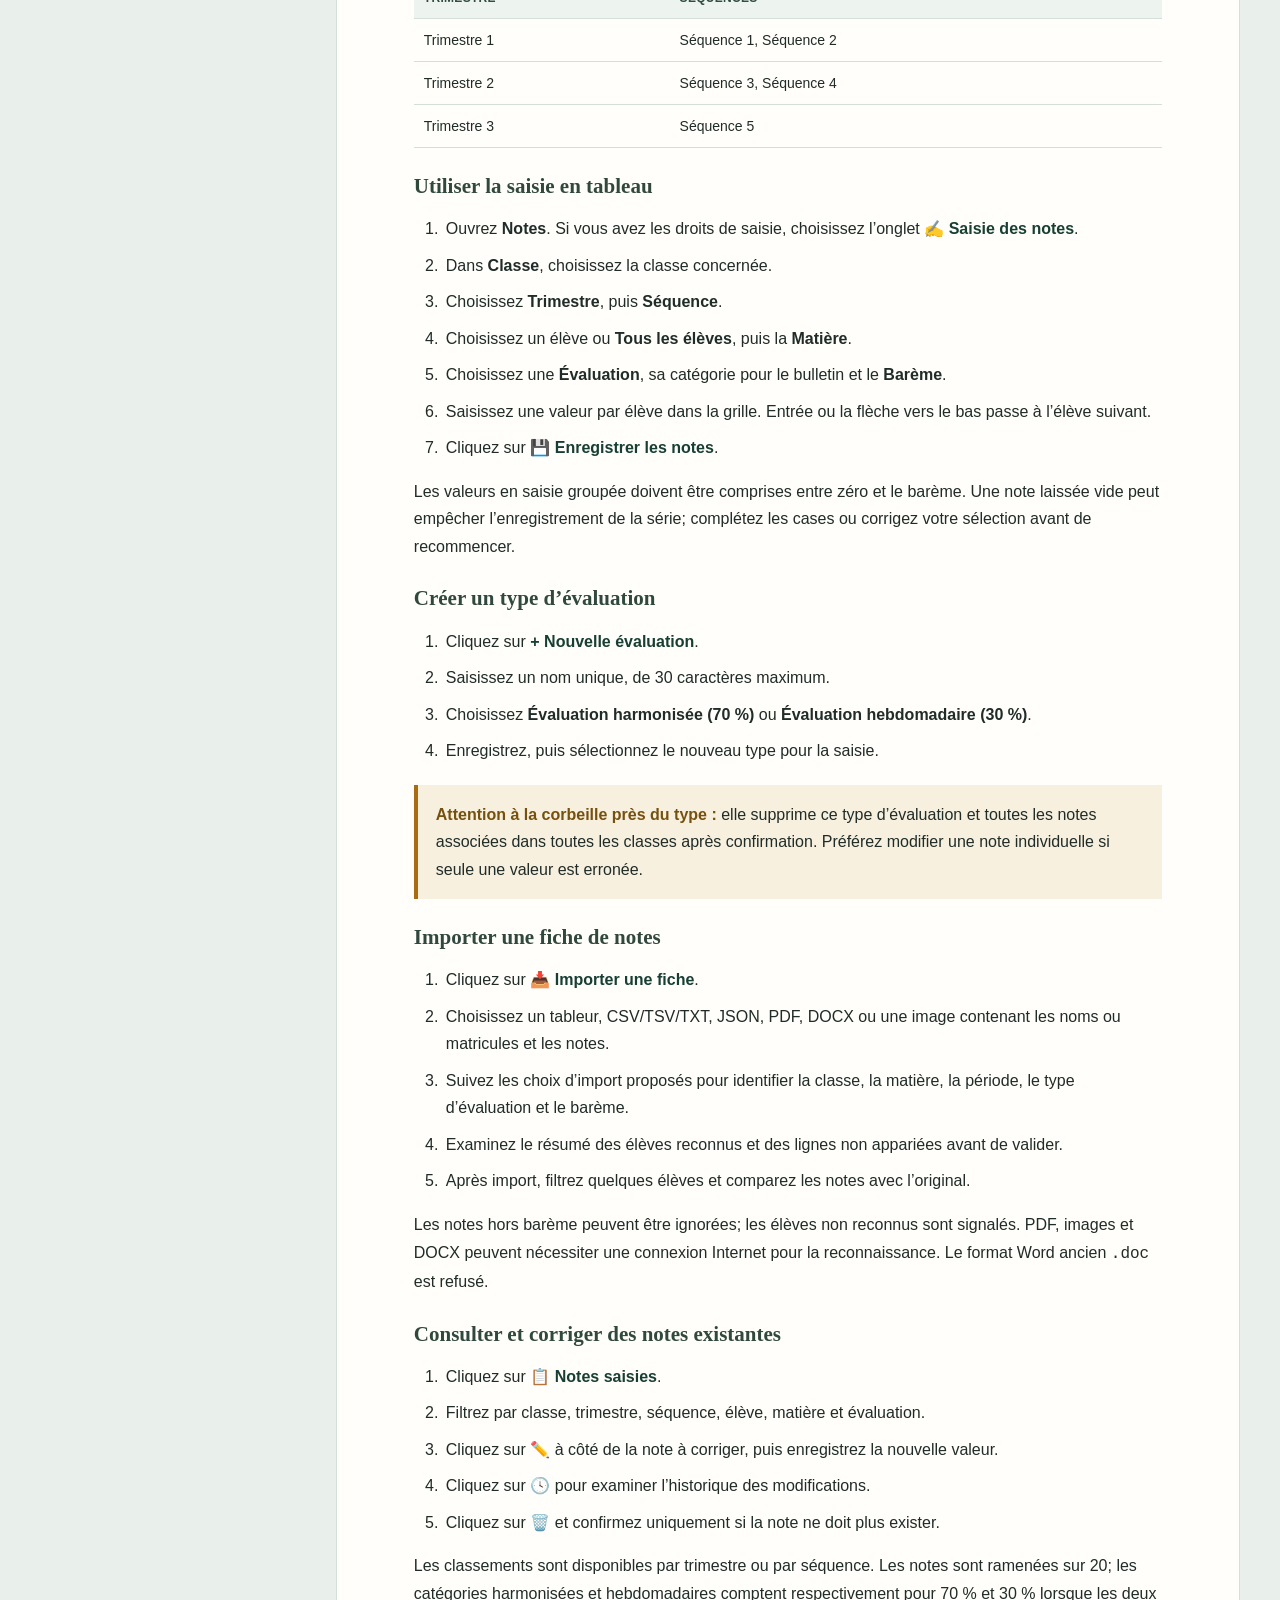
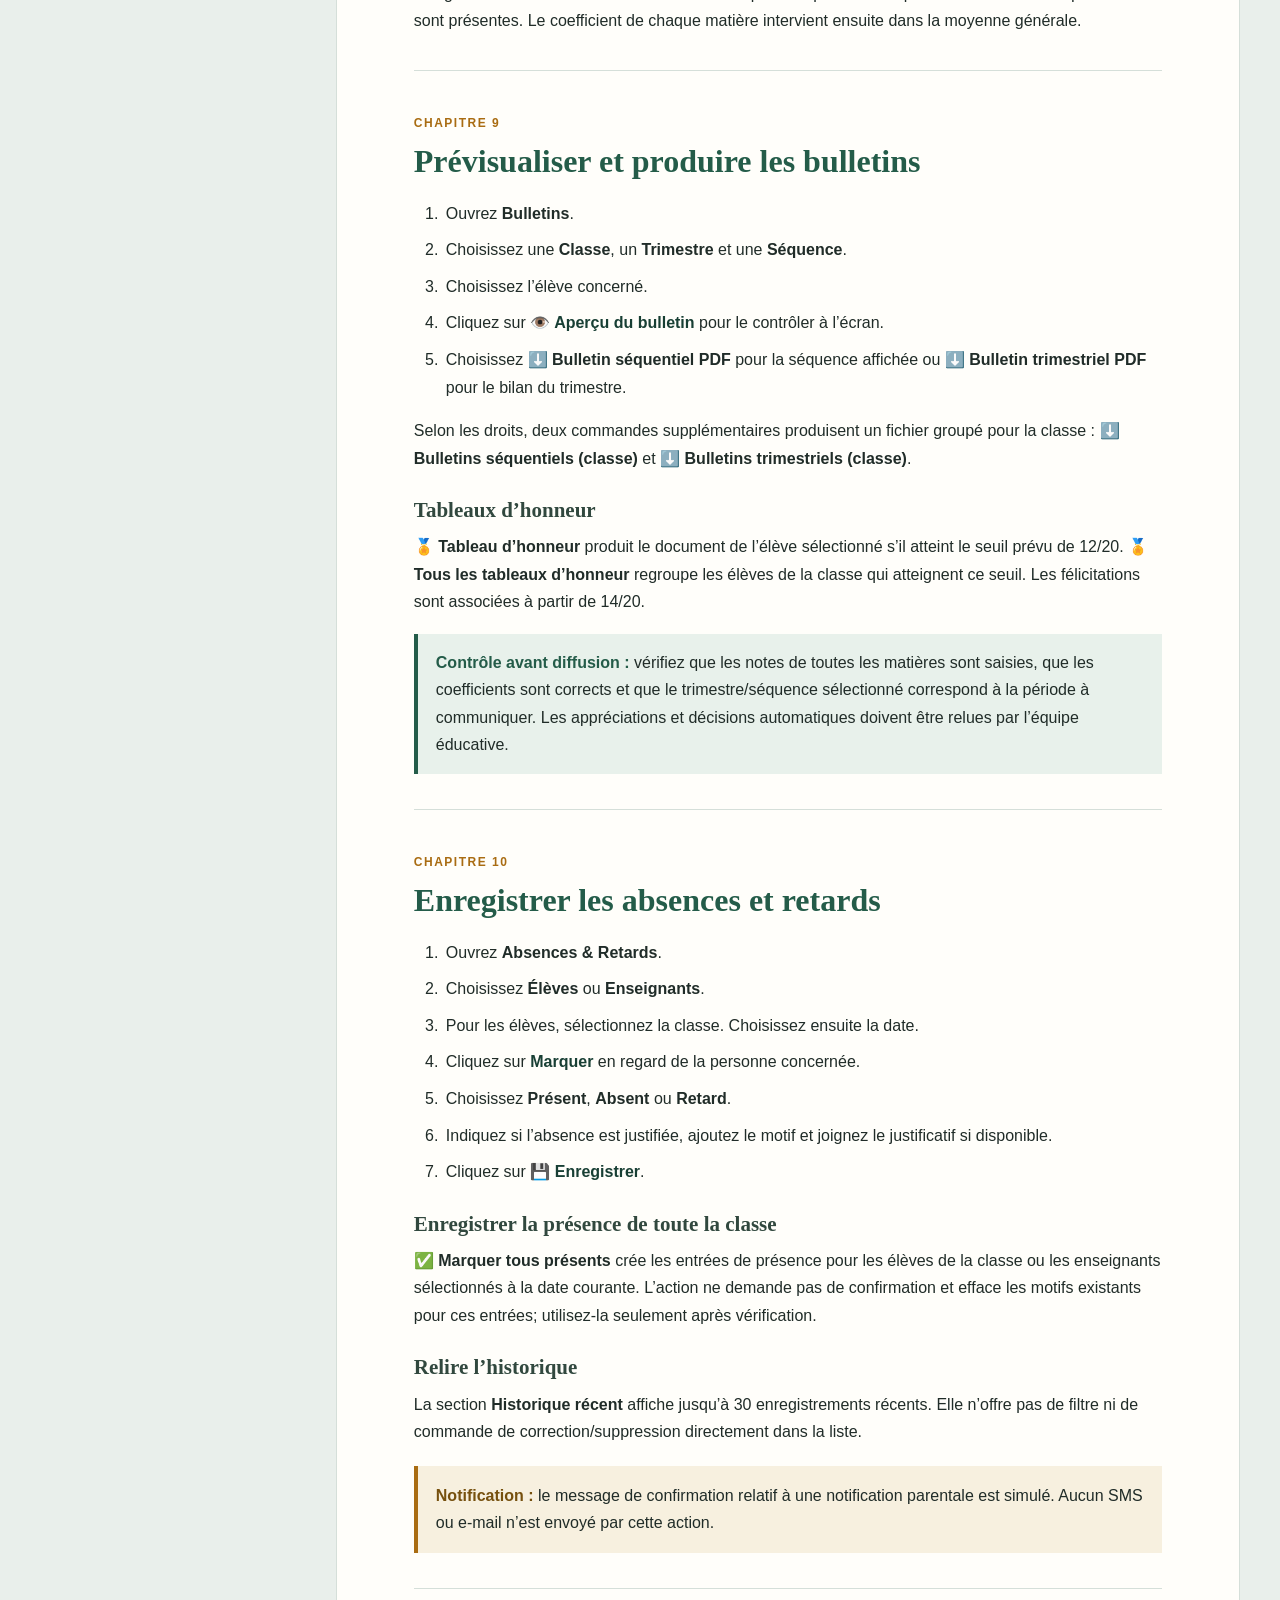
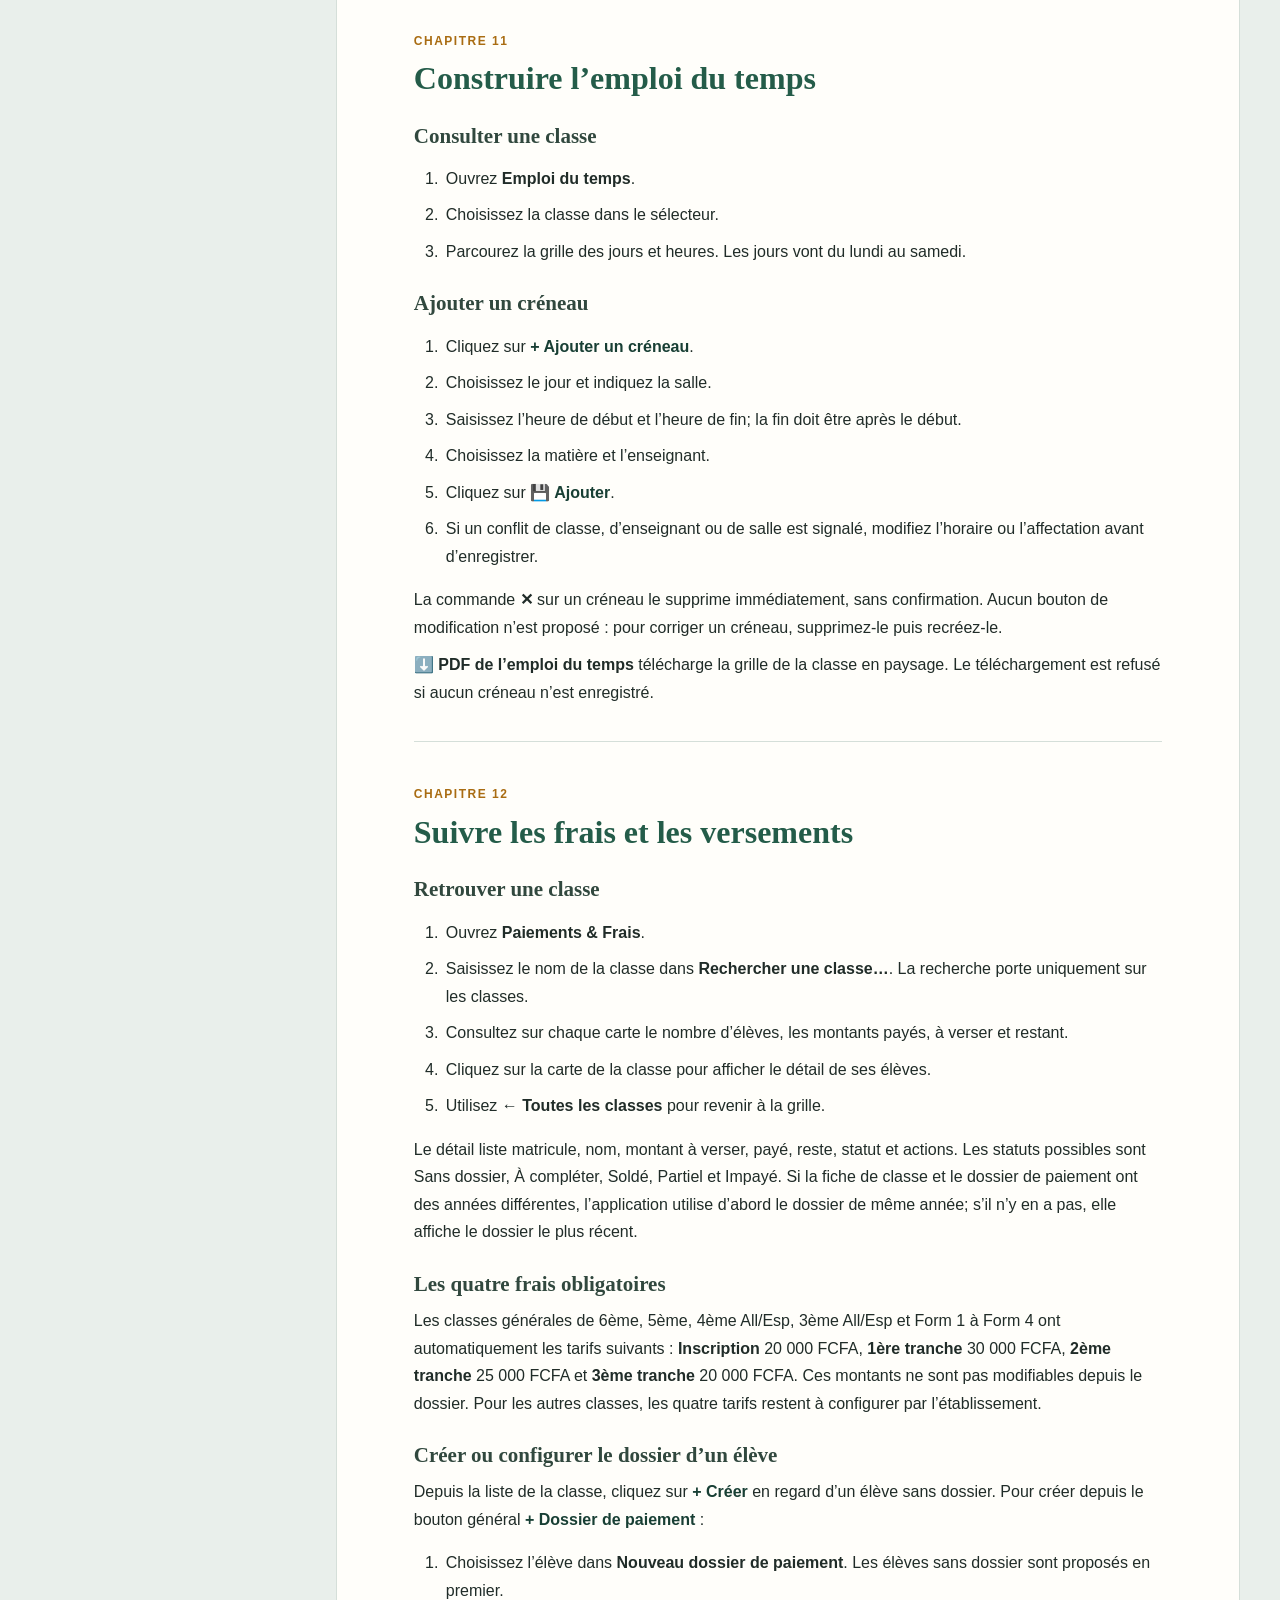
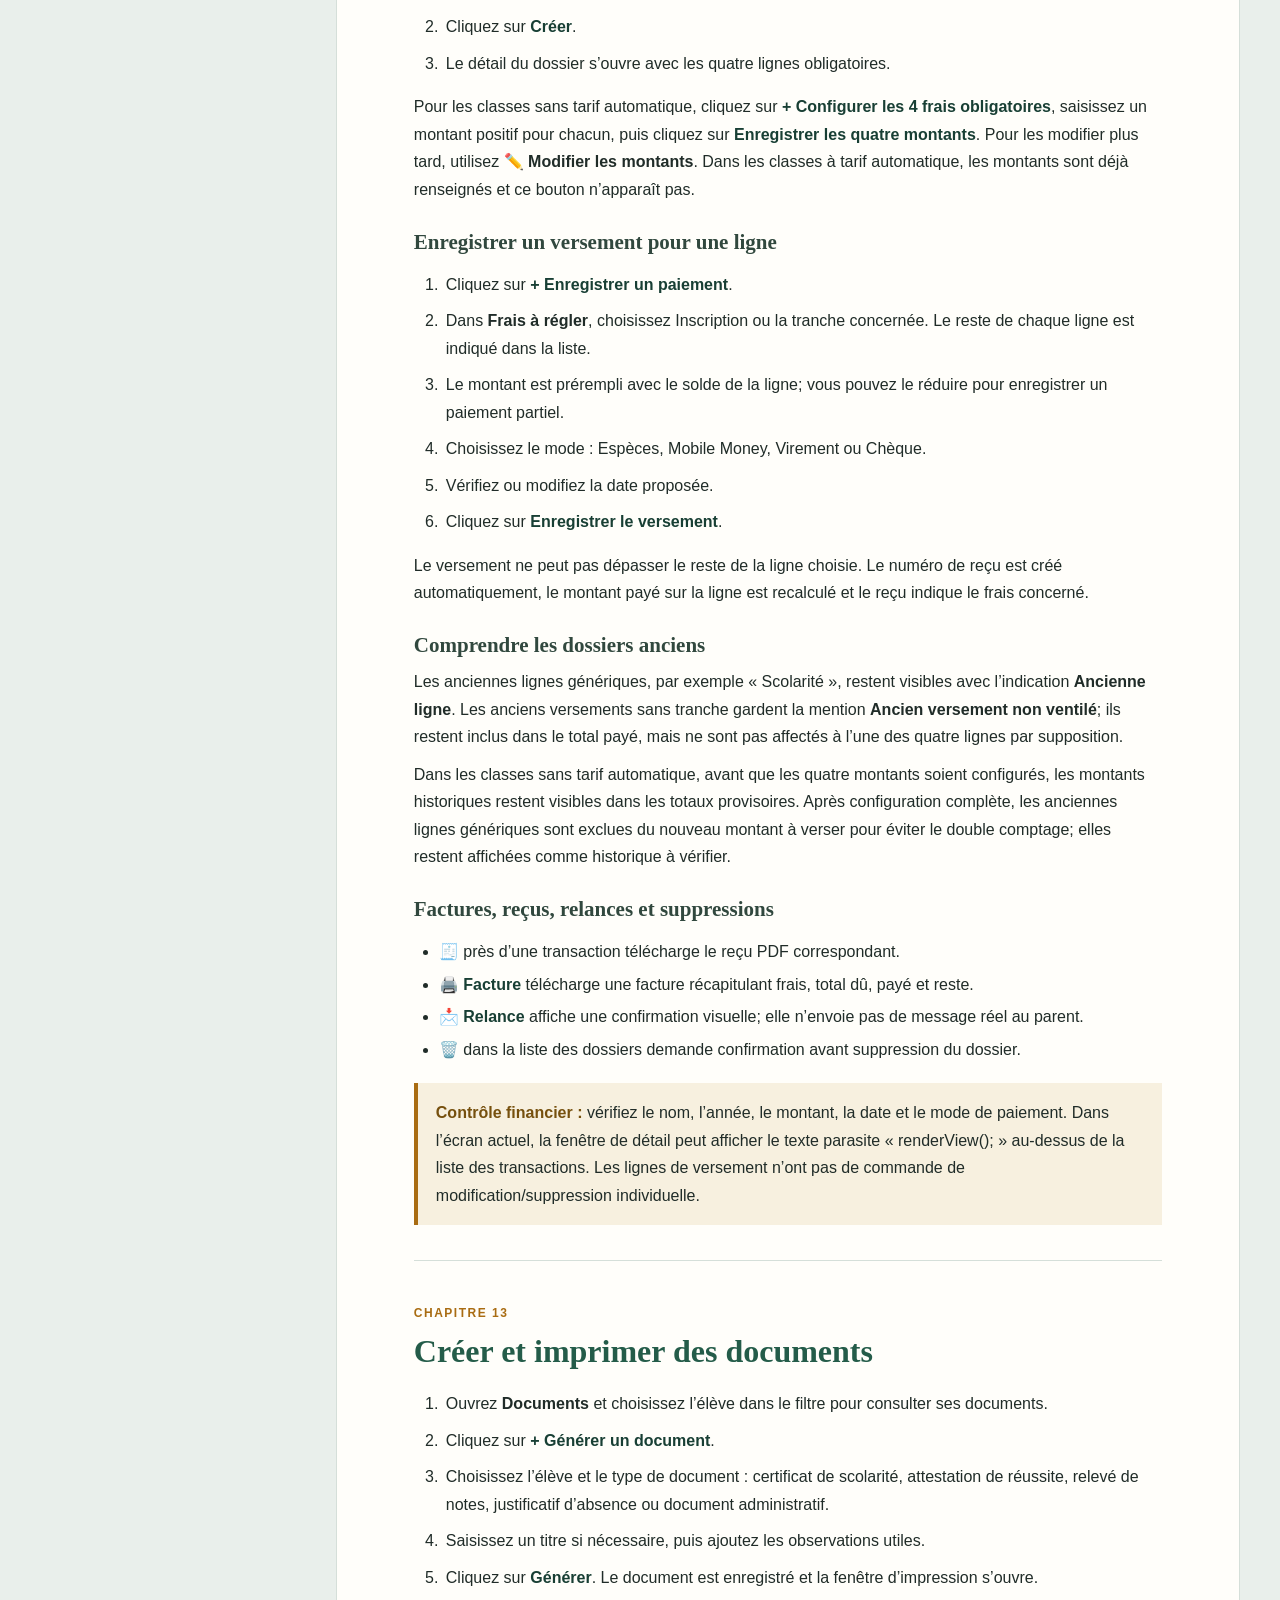
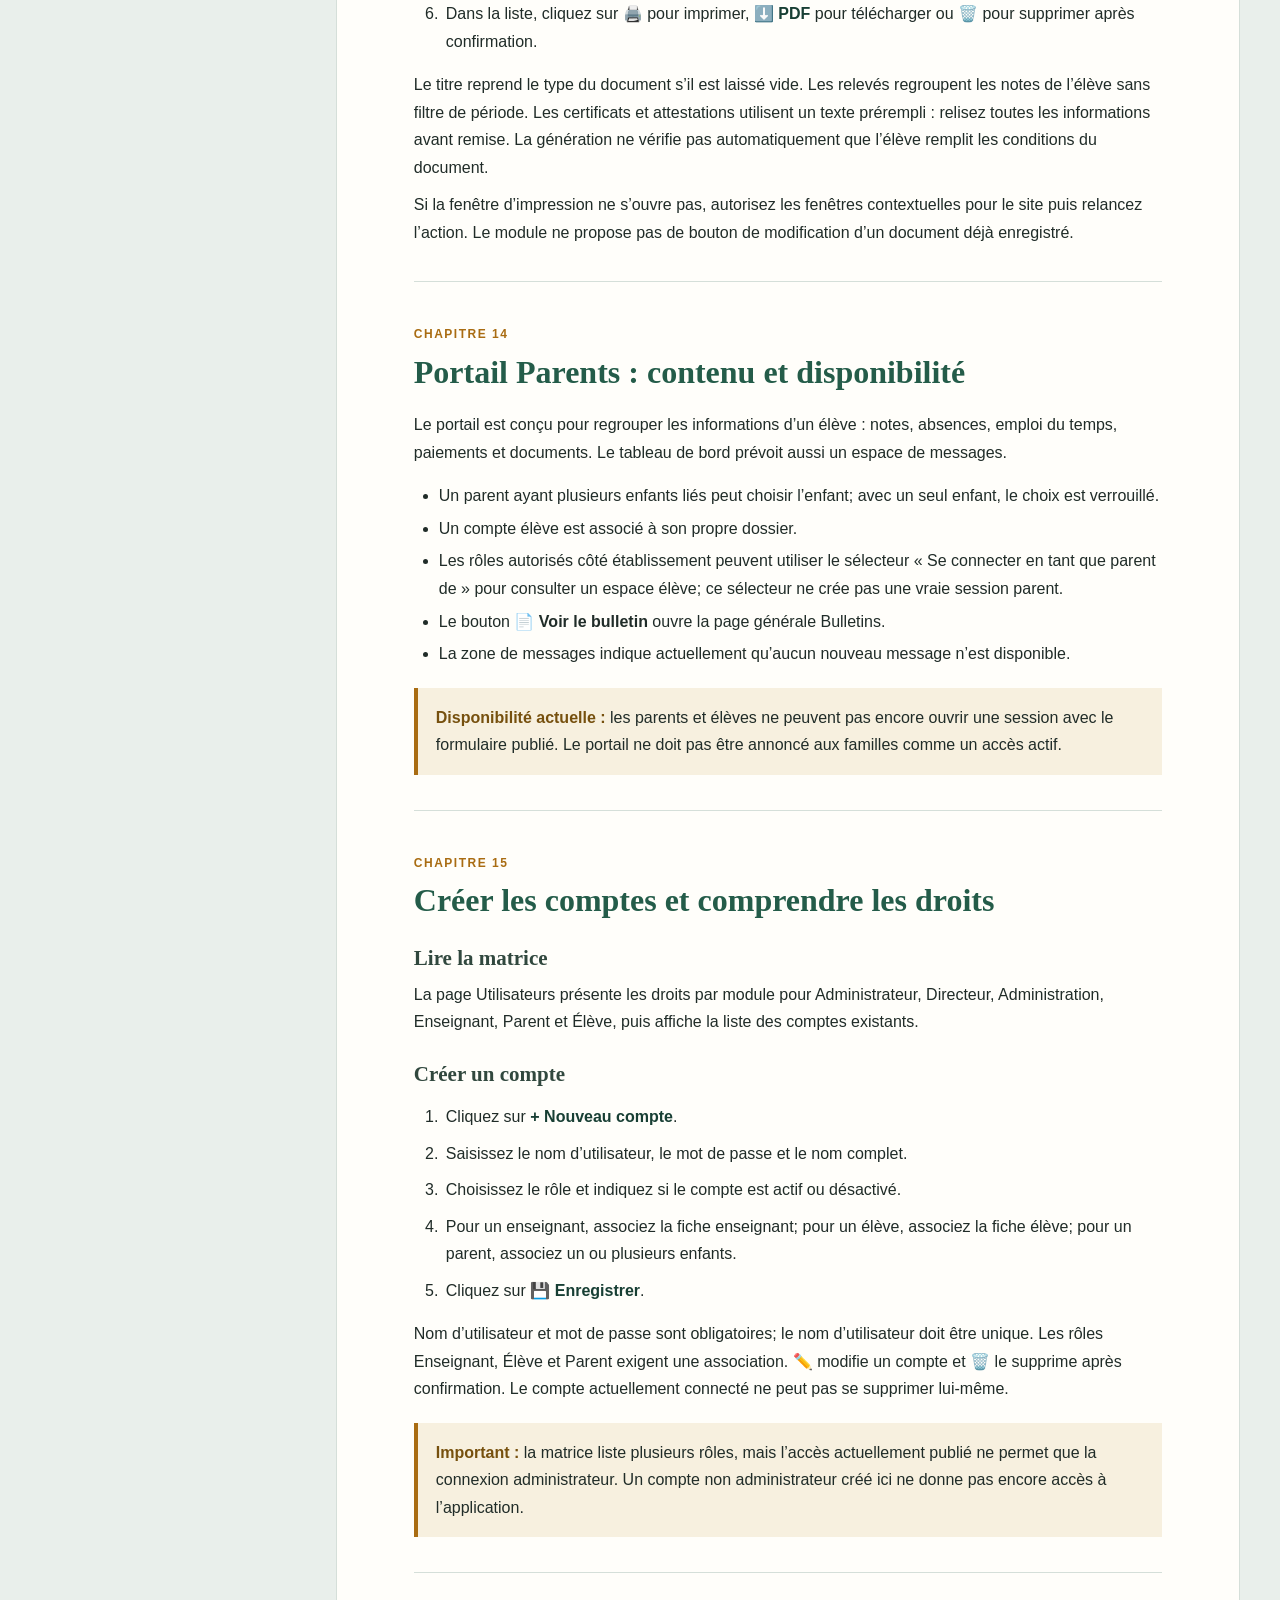
==== commit a041518e: "Mise à jour du module paiements et du manuel utilisateur" ====
--- a/manuel-utilisateur-livre.html
+++ b/manuel-utilisateur-livre.html
@@ -368,7 +368,7 @@
         </ol>
         <p>Le détail liste matricule, nom, montant à verser, payé, reste, statut et actions. Les statuts possibles sont Sans dossier, À compléter, Soldé, Partiel et Impayé. Si la fiche de classe et le dossier de paiement ont des années différentes, l’application utilise d’abord le dossier de même année; s’il n’y en a pas, elle affiche le dossier le plus récent.</p>
         <h3>Les quatre frais obligatoires</h3>
-        <p>Chaque élève doit s’acquitter des quatre postes suivants : <strong>Inscription</strong>, <strong>1ère tranche</strong>, <strong>2ème tranche</strong> et <strong>3ème tranche</strong>. Un dossier est préparé pour chaque élève; les montants apparaissent « À définir » tant que l’établissement n’a pas renseigné les tarifs. Les montants ne sont pas préremplis, car ils doivent provenir des tarifs officiels de l’établissement.</p>
+        <p>Les classes générales de 6ème, 5ème, 4ème All/Esp, 3ème All/Esp et Form 1 à Form 4 ont automatiquement les tarifs suivants : <strong>Inscription</strong> 20 000 FCFA, <strong>1ère tranche</strong> 30 000 FCFA, <strong>2ème tranche</strong> 25 000 FCFA et <strong>3ème tranche</strong> 20 000 FCFA. Ces montants ne sont pas modifiables depuis le dossier. Pour les autres classes, les quatre tarifs restent à configurer par l’établissement.</p>
         <h3>Créer ou configurer le dossier d’un élève</h3>
         <p>Depuis la liste de la classe, cliquez sur <strong class="button-name">+ Créer</strong> en regard d’un élève sans dossier. Pour créer depuis le bouton général <strong class="button-name">+ Dossier de paiement</strong> :</p>
         <ol class="procedure">
@@ -376,7 +376,7 @@
           <li>Cliquez sur <strong class="button-name">Créer</strong>.</li>
           <li>Le détail du dossier s’ouvre avec les quatre lignes obligatoires.</li>
         </ol>
-        <p>Pour définir les tarifs, cliquez sur <strong class="button-name">+ Configurer les 4 frais obligatoires</strong>, saisissez un montant positif pour chacun, puis cliquez sur <strong class="button-name">Enregistrer les quatre montants</strong>. Pour les modifier plus tard, utilisez <strong>✏️ Modifier les montants</strong>.</p>
+        <p>Pour les classes sans tarif automatique, cliquez sur <strong class="button-name">+ Configurer les 4 frais obligatoires</strong>, saisissez un montant positif pour chacun, puis cliquez sur <strong class="button-name">Enregistrer les quatre montants</strong>. Pour les modifier plus tard, utilisez <strong>✏️ Modifier les montants</strong>. Dans les classes à tarif automatique, les montants sont déjà renseignés et ce bouton n’apparaît pas.</p>
         <h3>Enregistrer un versement pour une ligne</h3>
         <ol class="procedure">
           <li>Cliquez sur <strong class="button-name">+ Enregistrer un paiement</strong>.</li>
@@ -389,7 +389,7 @@
         <p>Le versement ne peut pas dépasser le reste de la ligne choisie. Le numéro de reçu est créé automatiquement, le montant payé sur la ligne est recalculé et le reçu indique le frais concerné.</p>
         <h3>Comprendre les dossiers anciens</h3>
         <p>Les anciennes lignes génériques, par exemple « Scolarité », restent visibles avec l’indication <strong>Ancienne ligne</strong>. Les anciens versements sans tranche gardent la mention <strong>Ancien versement non ventilé</strong>; ils restent inclus dans le total payé, mais ne sont pas affectés à l’une des quatre lignes par supposition.</p>
-        <p>Avant que les quatre montants soient configurés, les montants historiques restent visibles dans les totaux provisoires. Après configuration complète, les anciennes lignes génériques sont exclues du nouveau montant à verser pour éviter le double comptage; elles restent affichées comme historique à vérifier.</p>
+        <p>Dans les classes sans tarif automatique, avant que les quatre montants soient configurés, les montants historiques restent visibles dans les totaux provisoires. Après configuration complète, les anciennes lignes génériques sont exclues du nouveau montant à verser pour éviter le double comptage; elles restent affichées comme historique à vérifier.</p>
         <h3>Factures, reçus, relances et suppressions</h3>
         <ul>
           <li><strong class="button-name">🧾</strong> près d’une transaction télécharge le reçu PDF correspondant.</li>
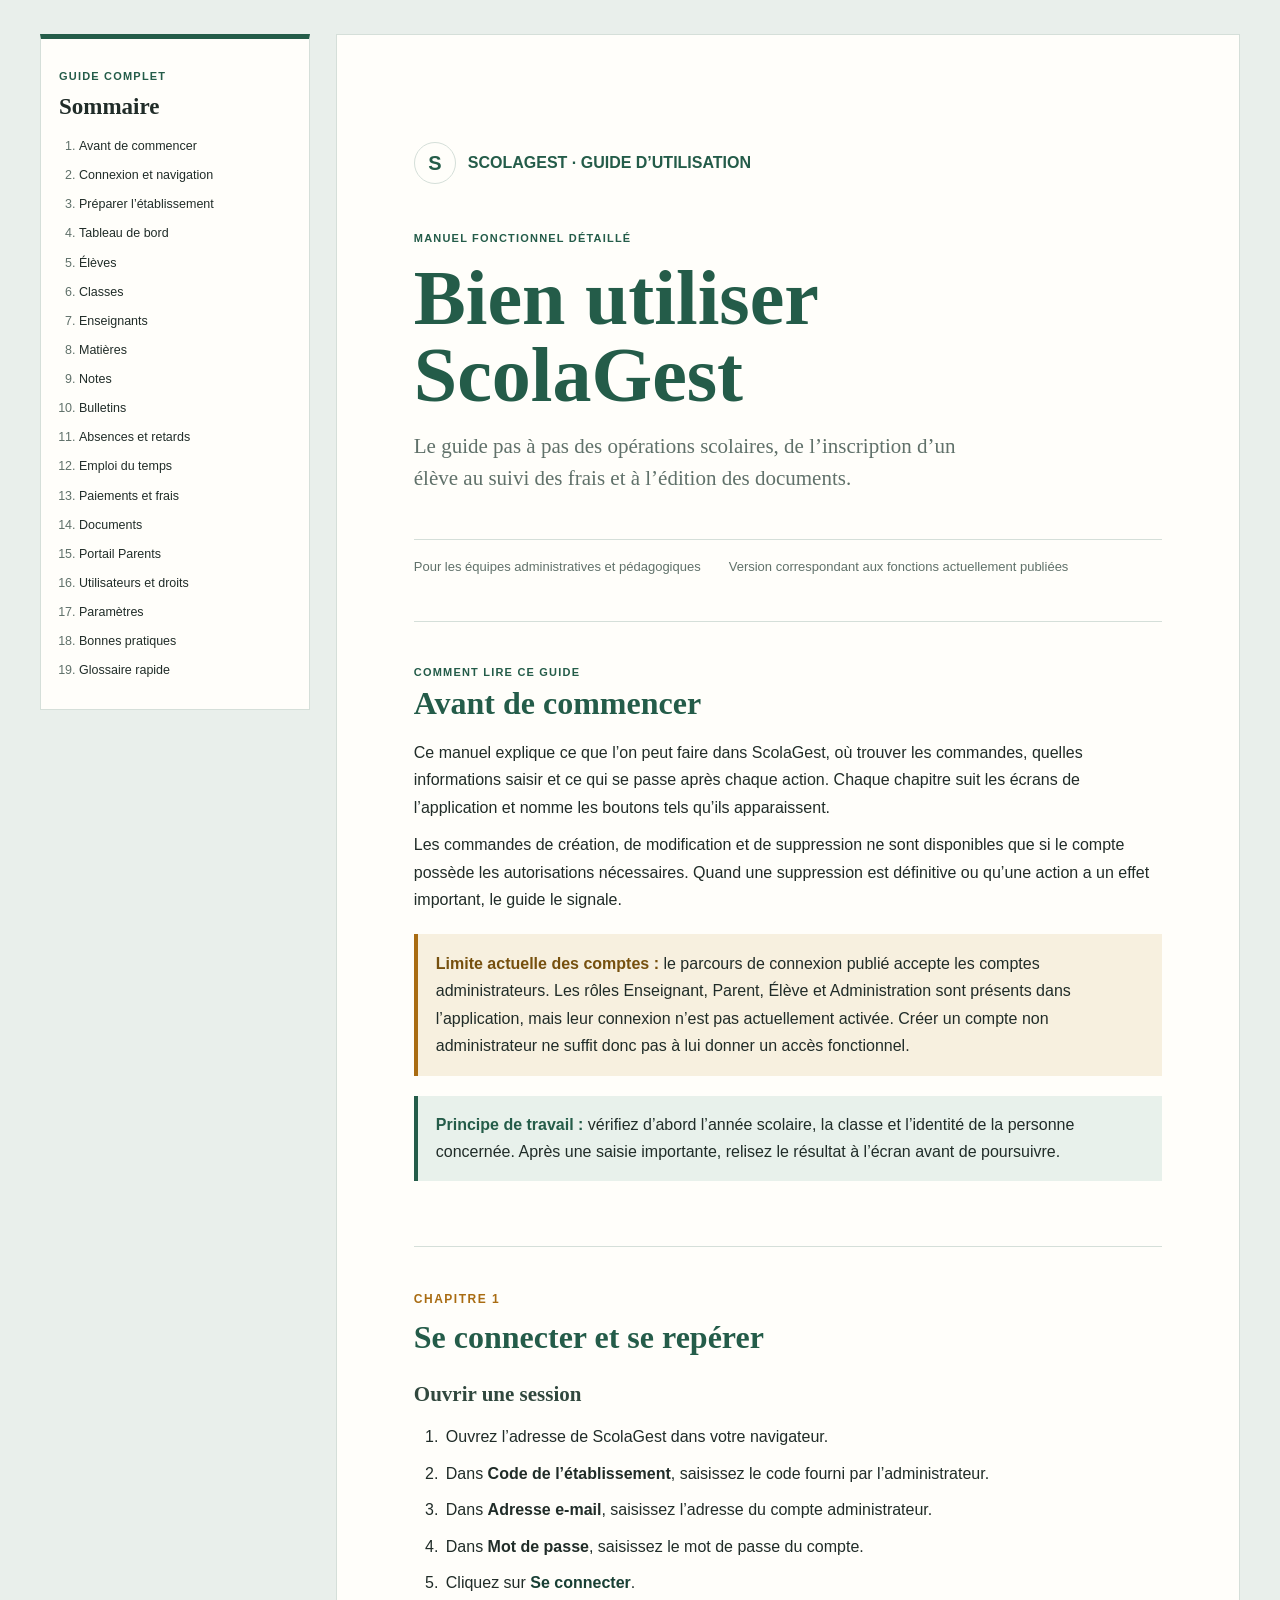
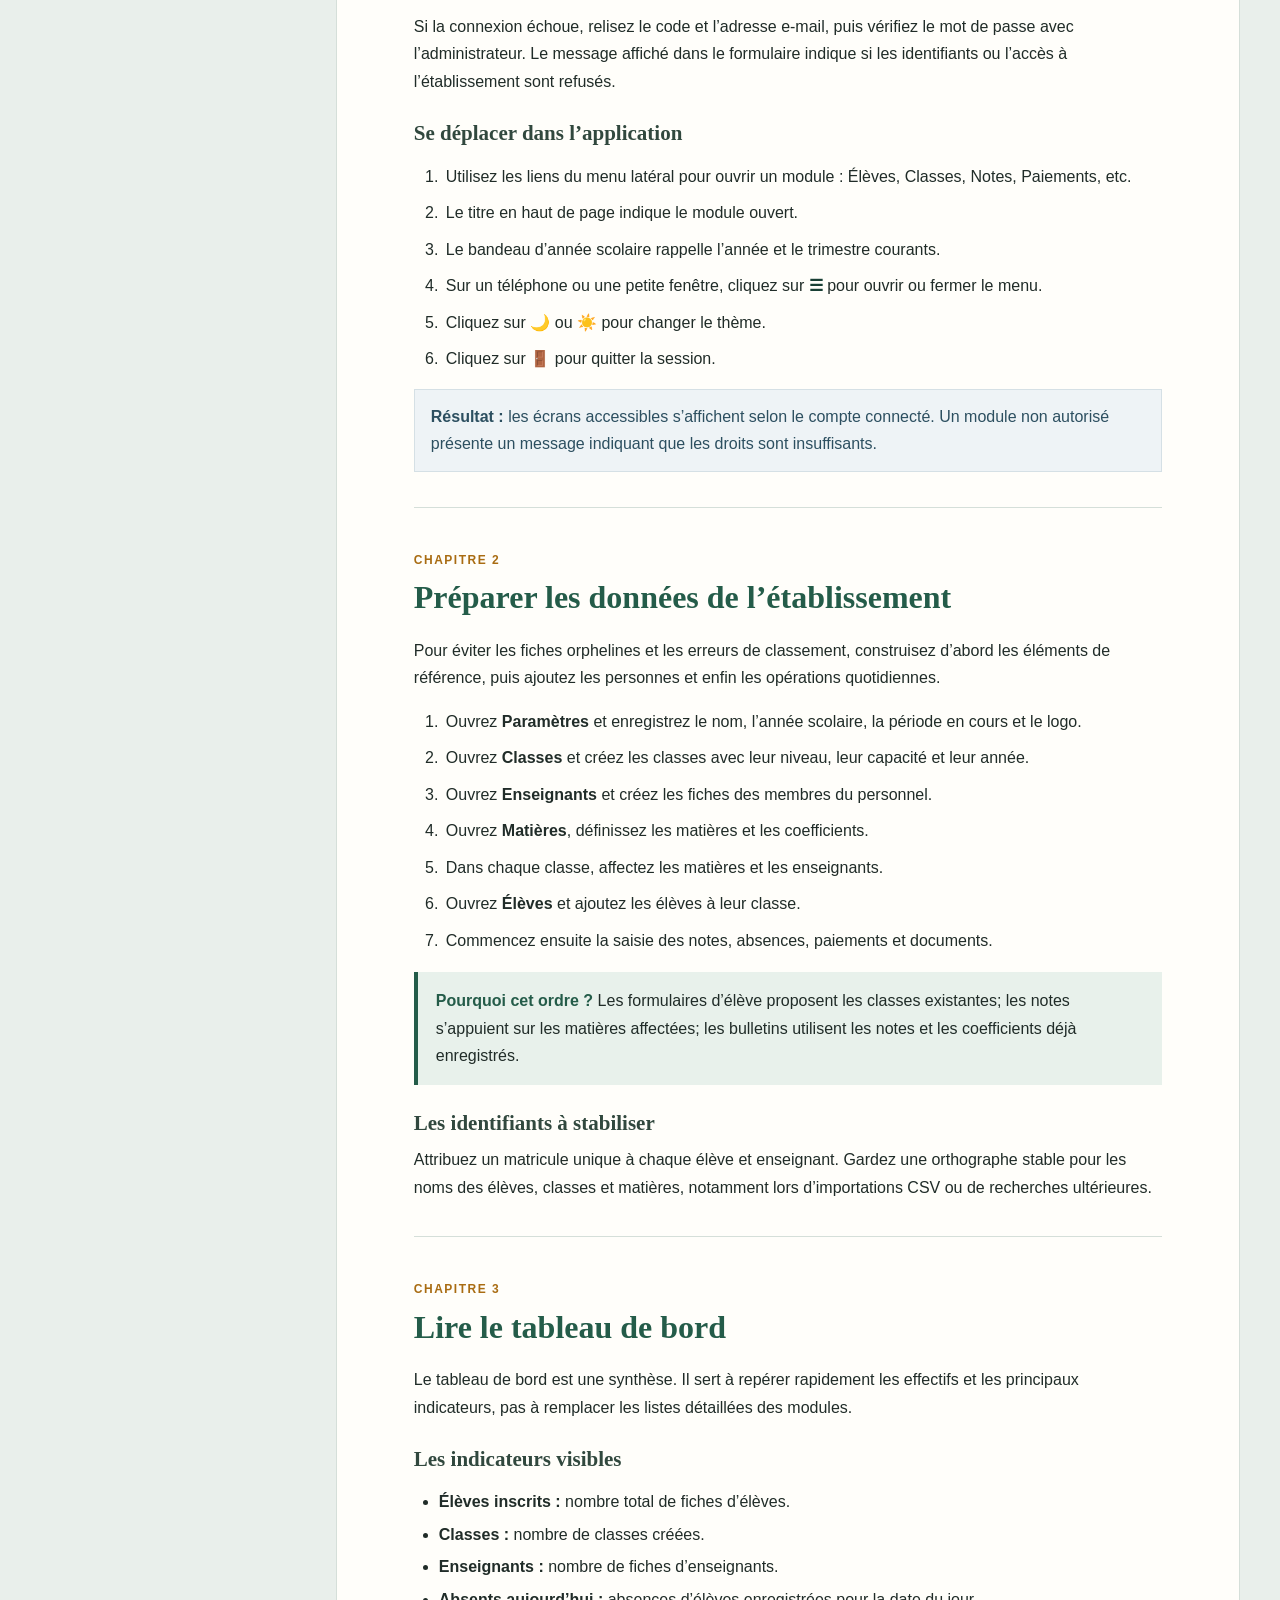
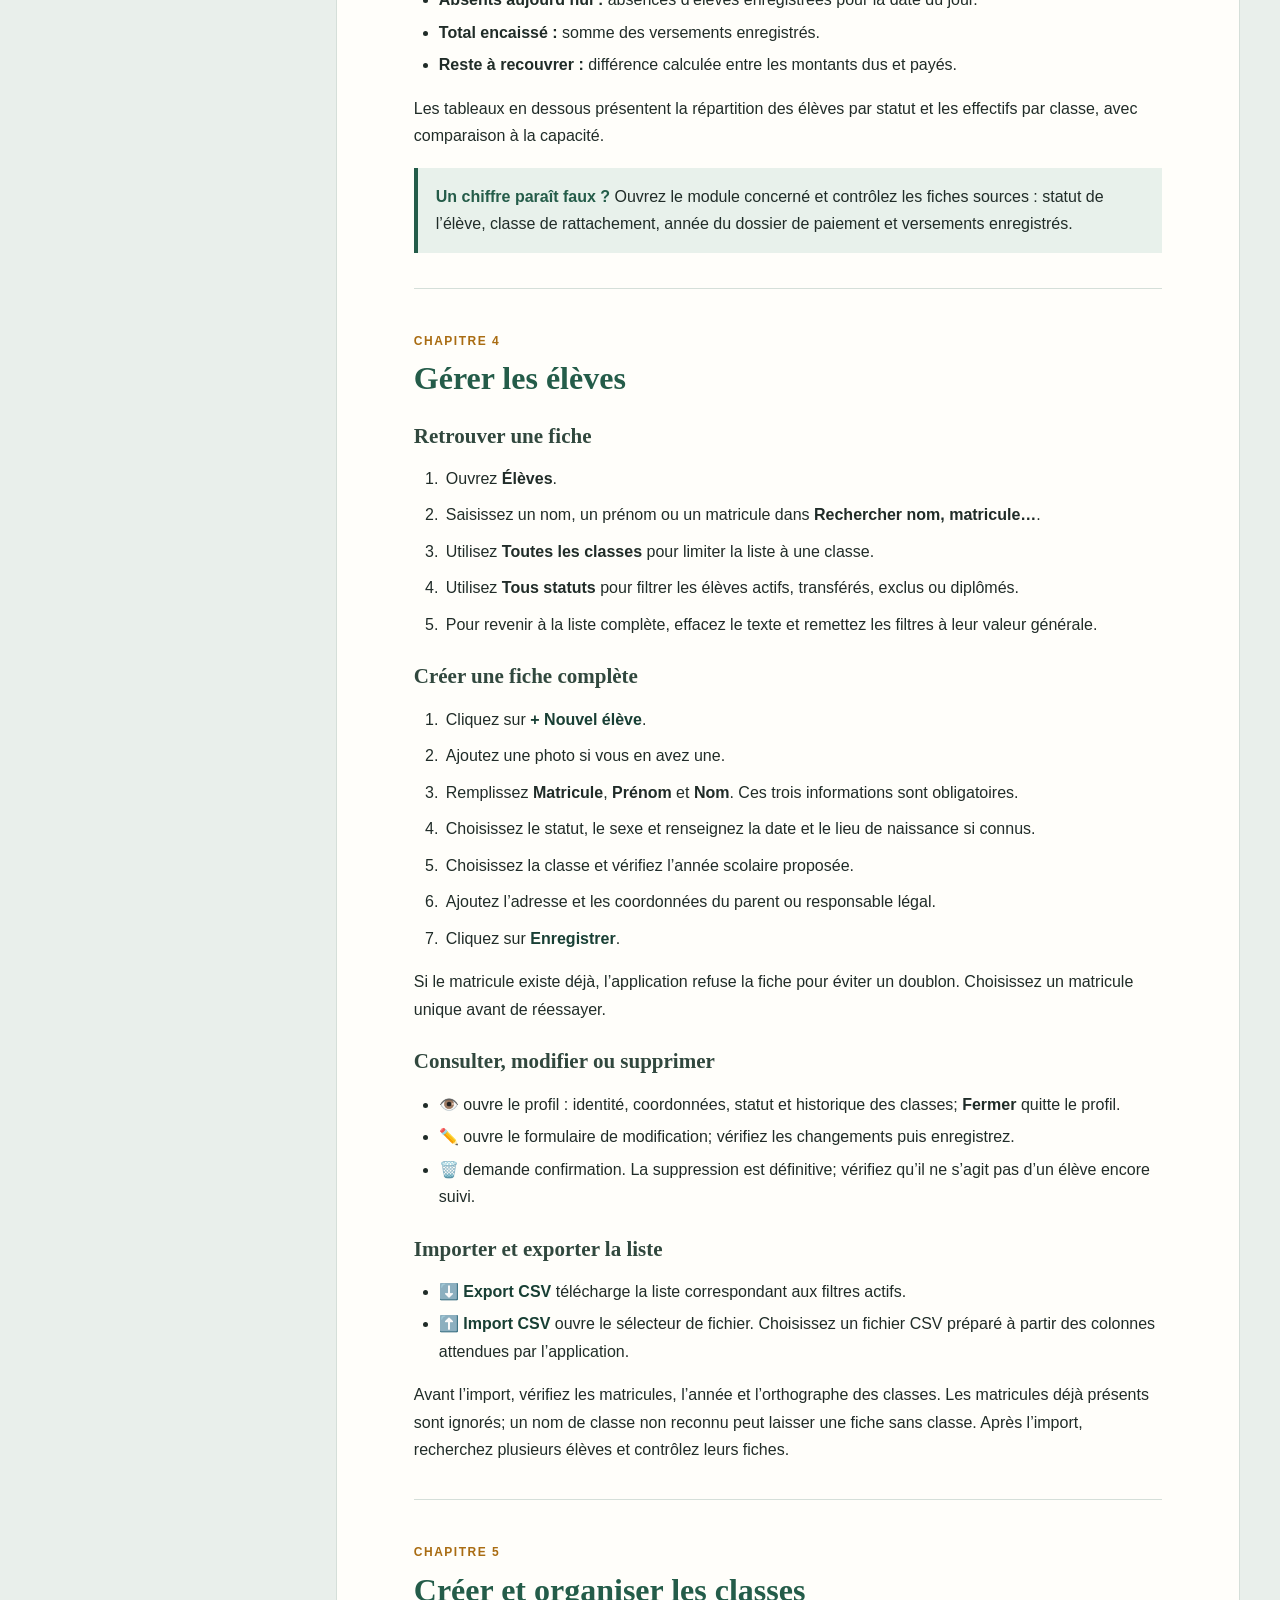
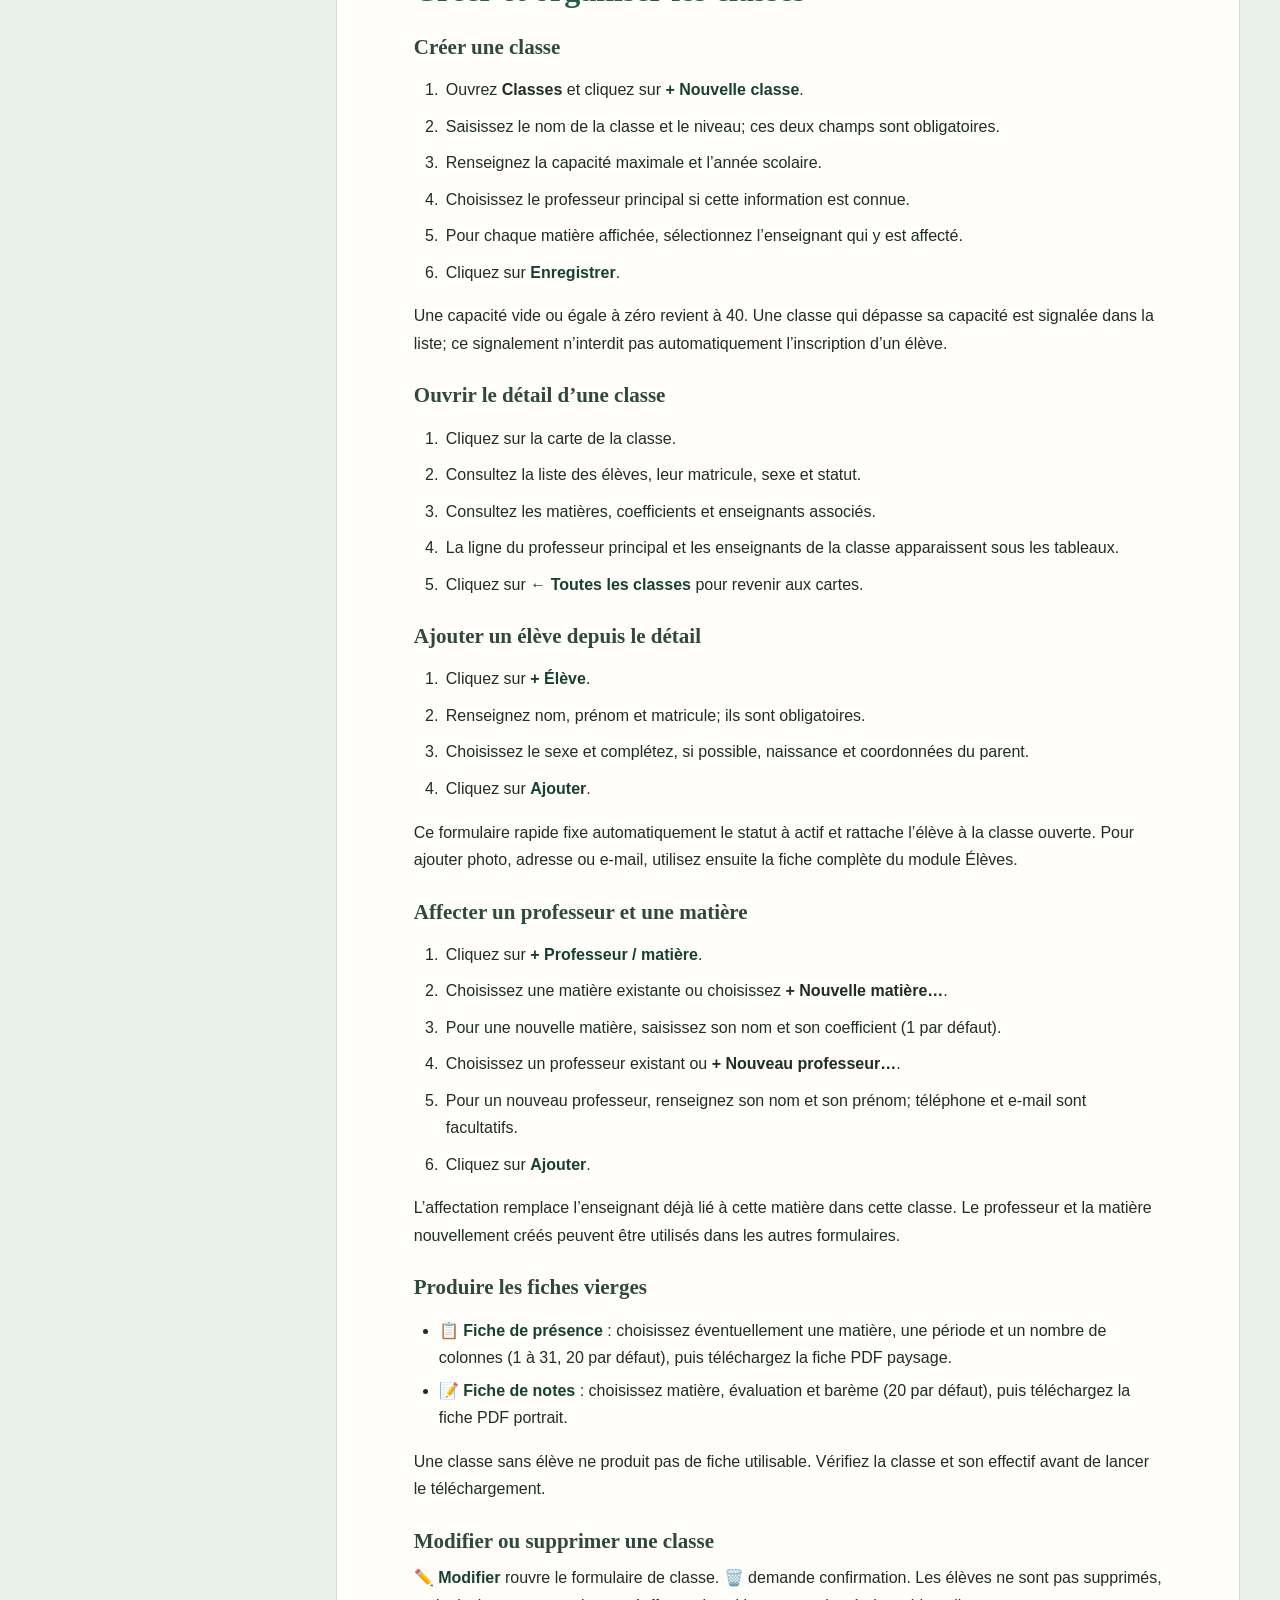
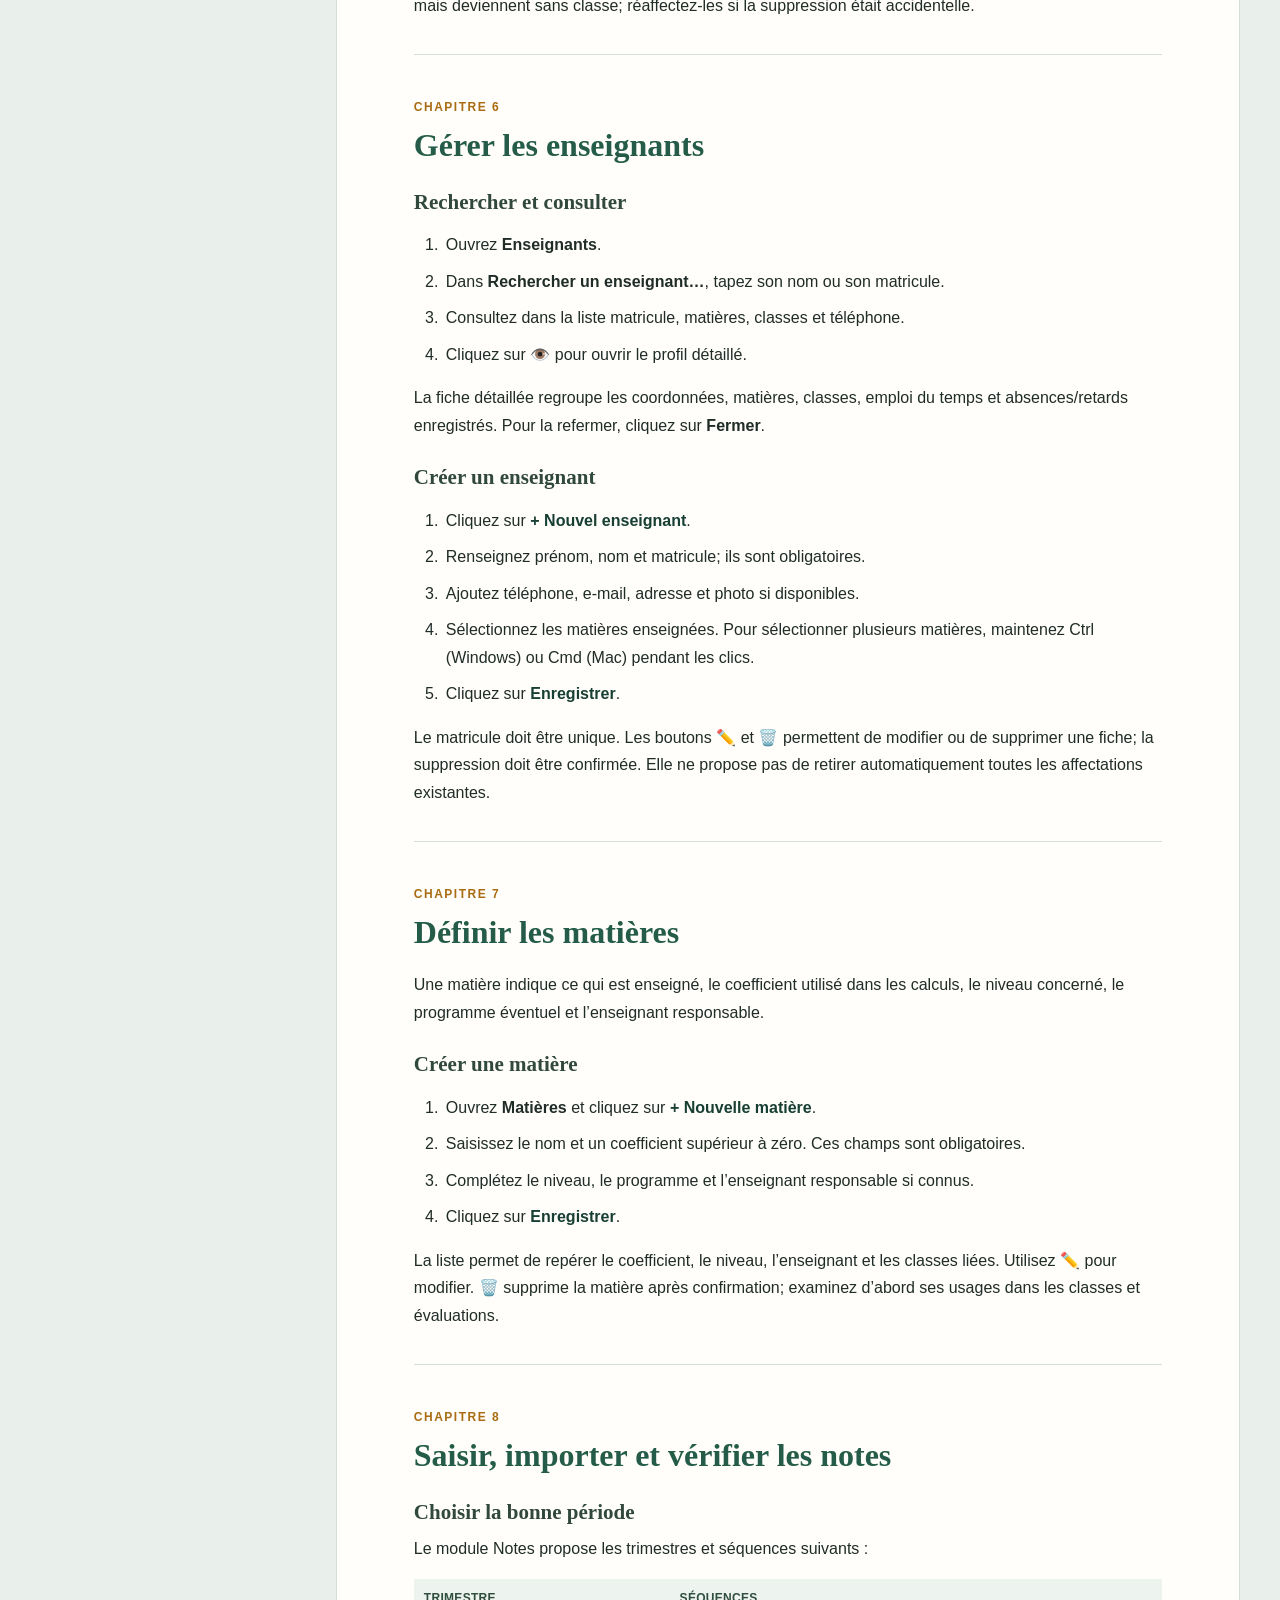
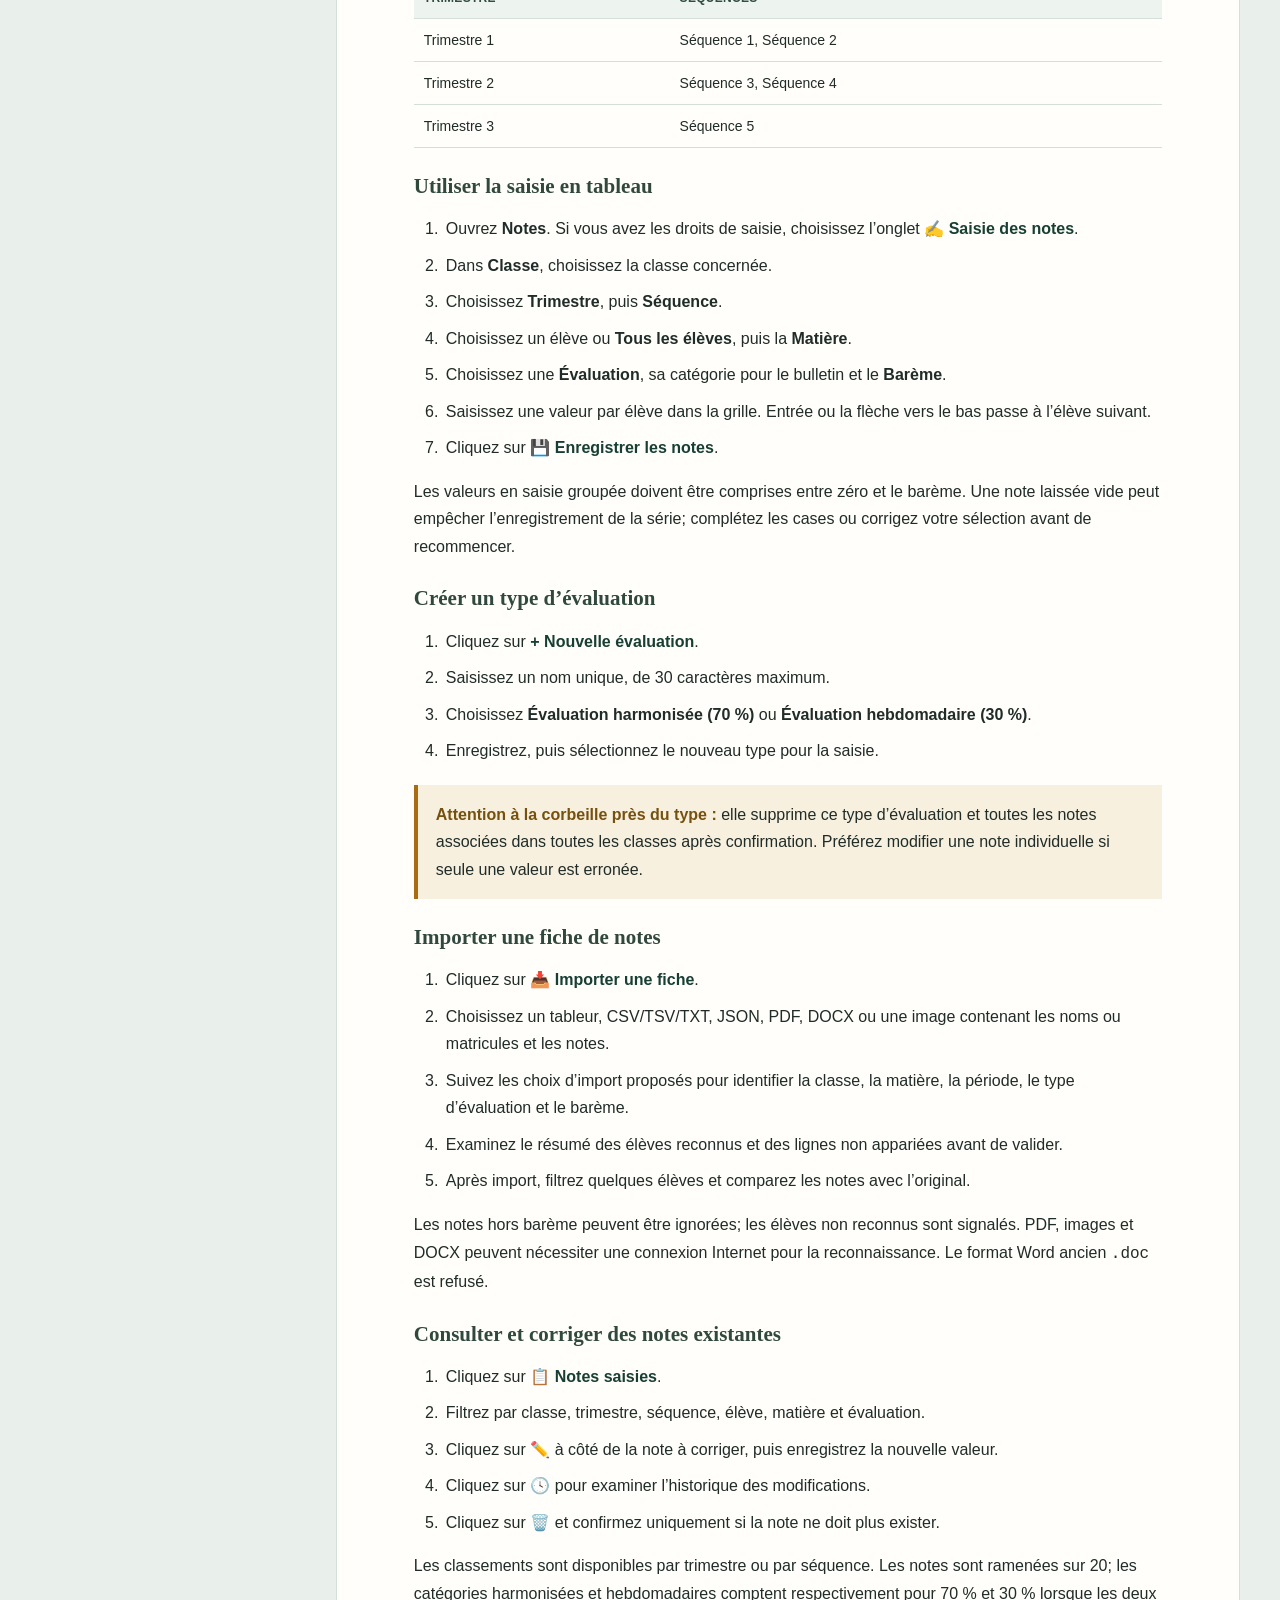
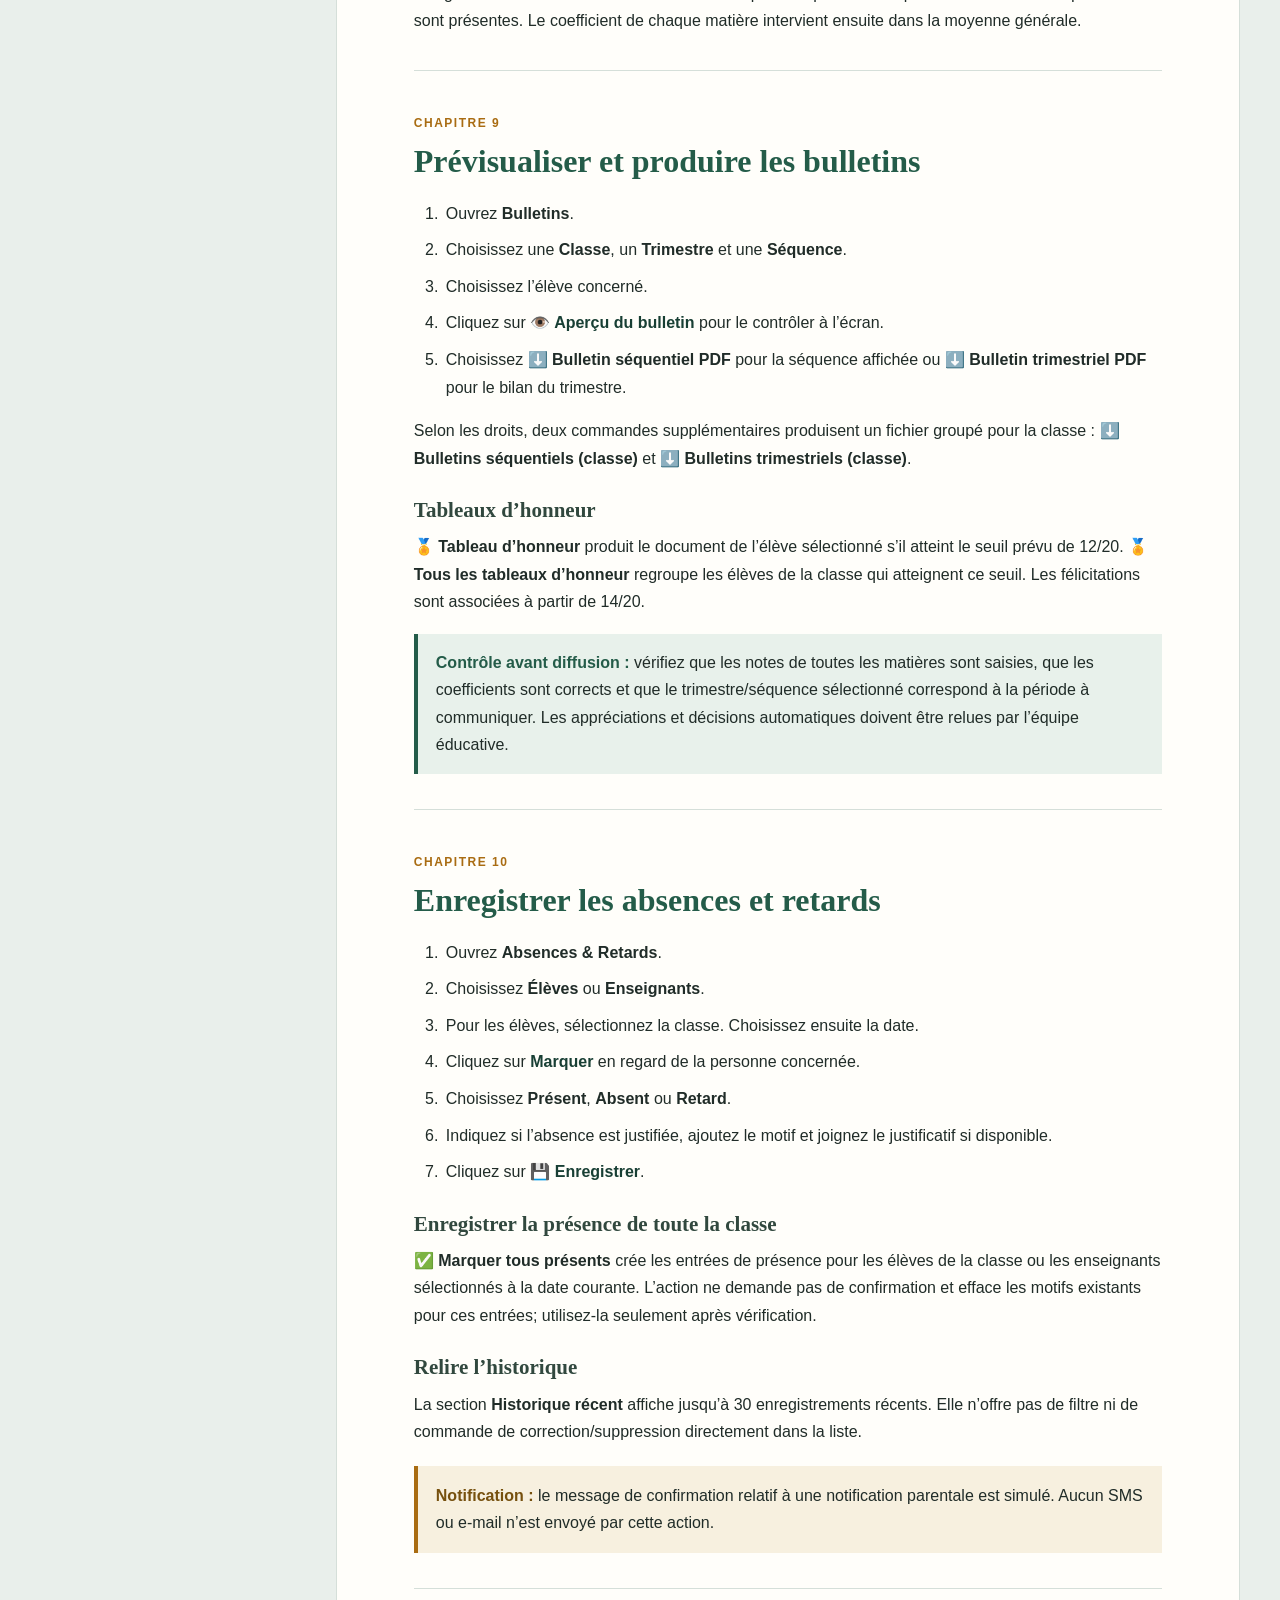
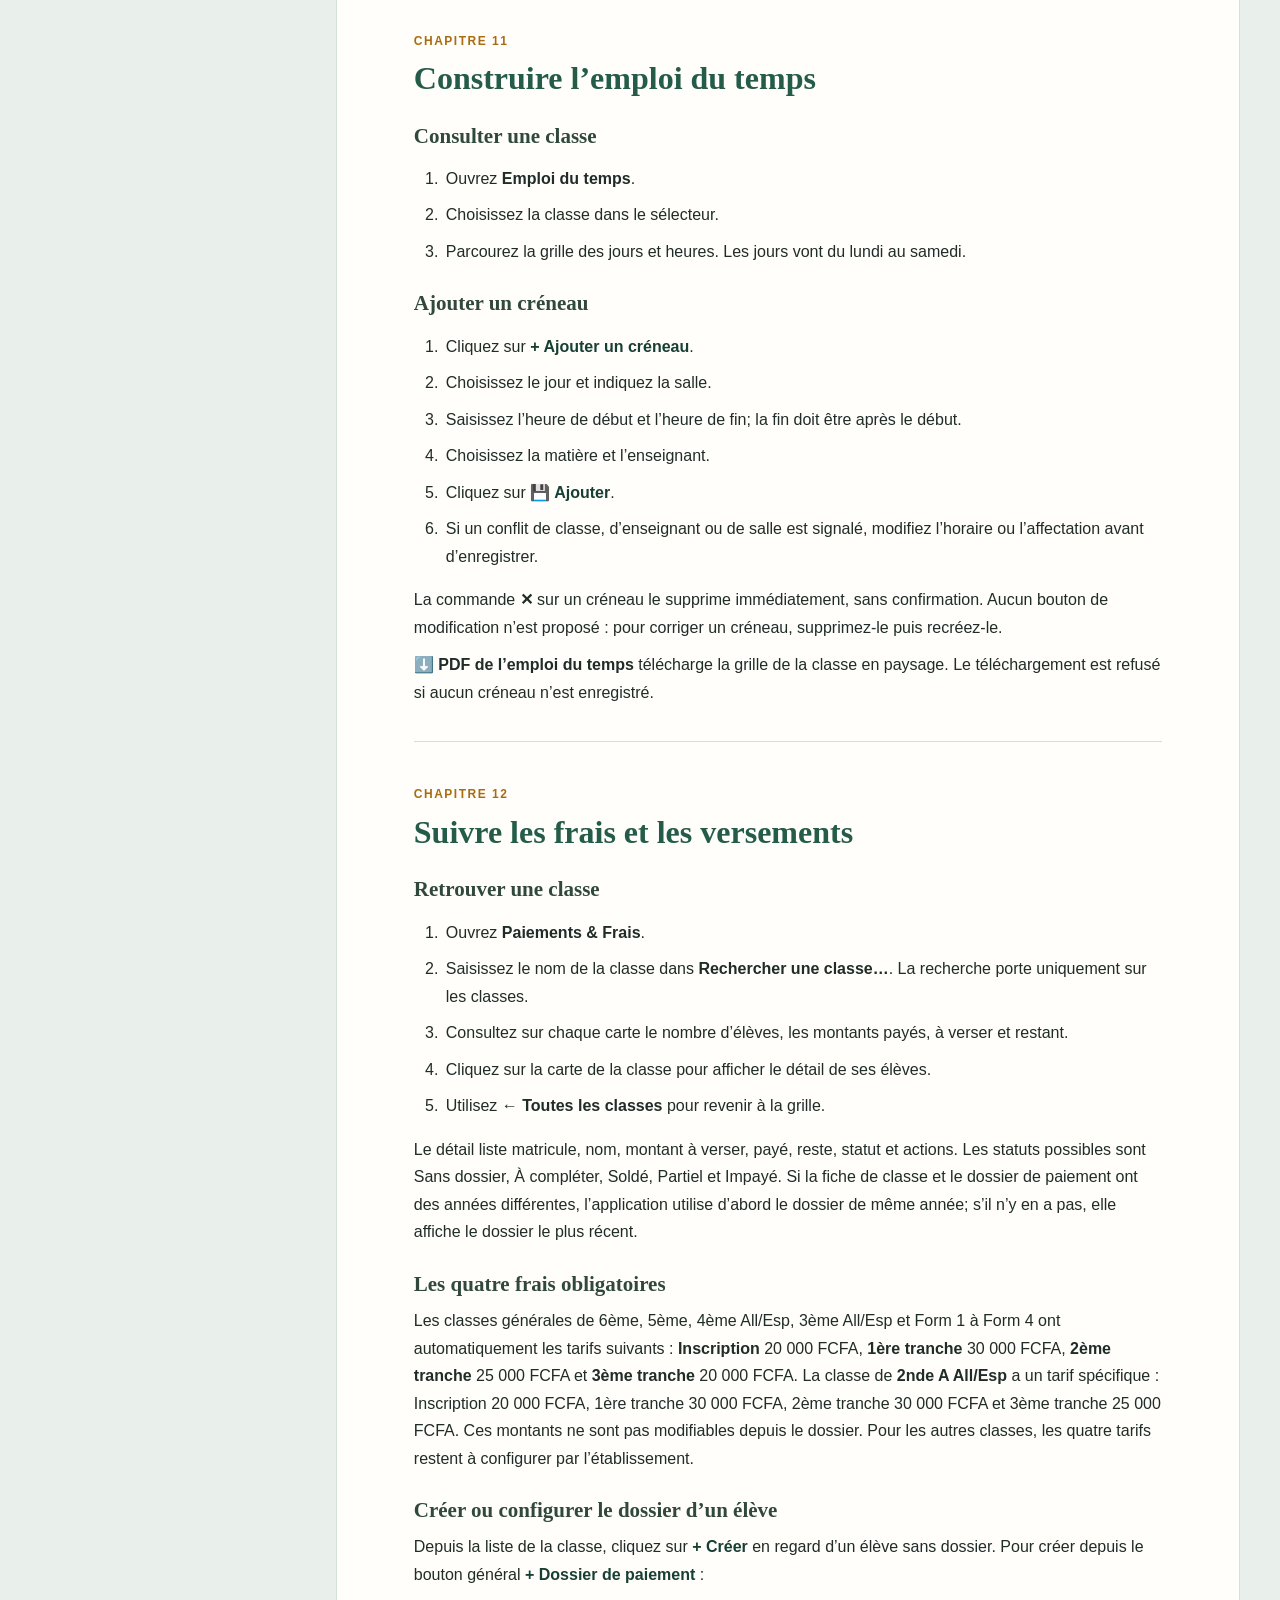
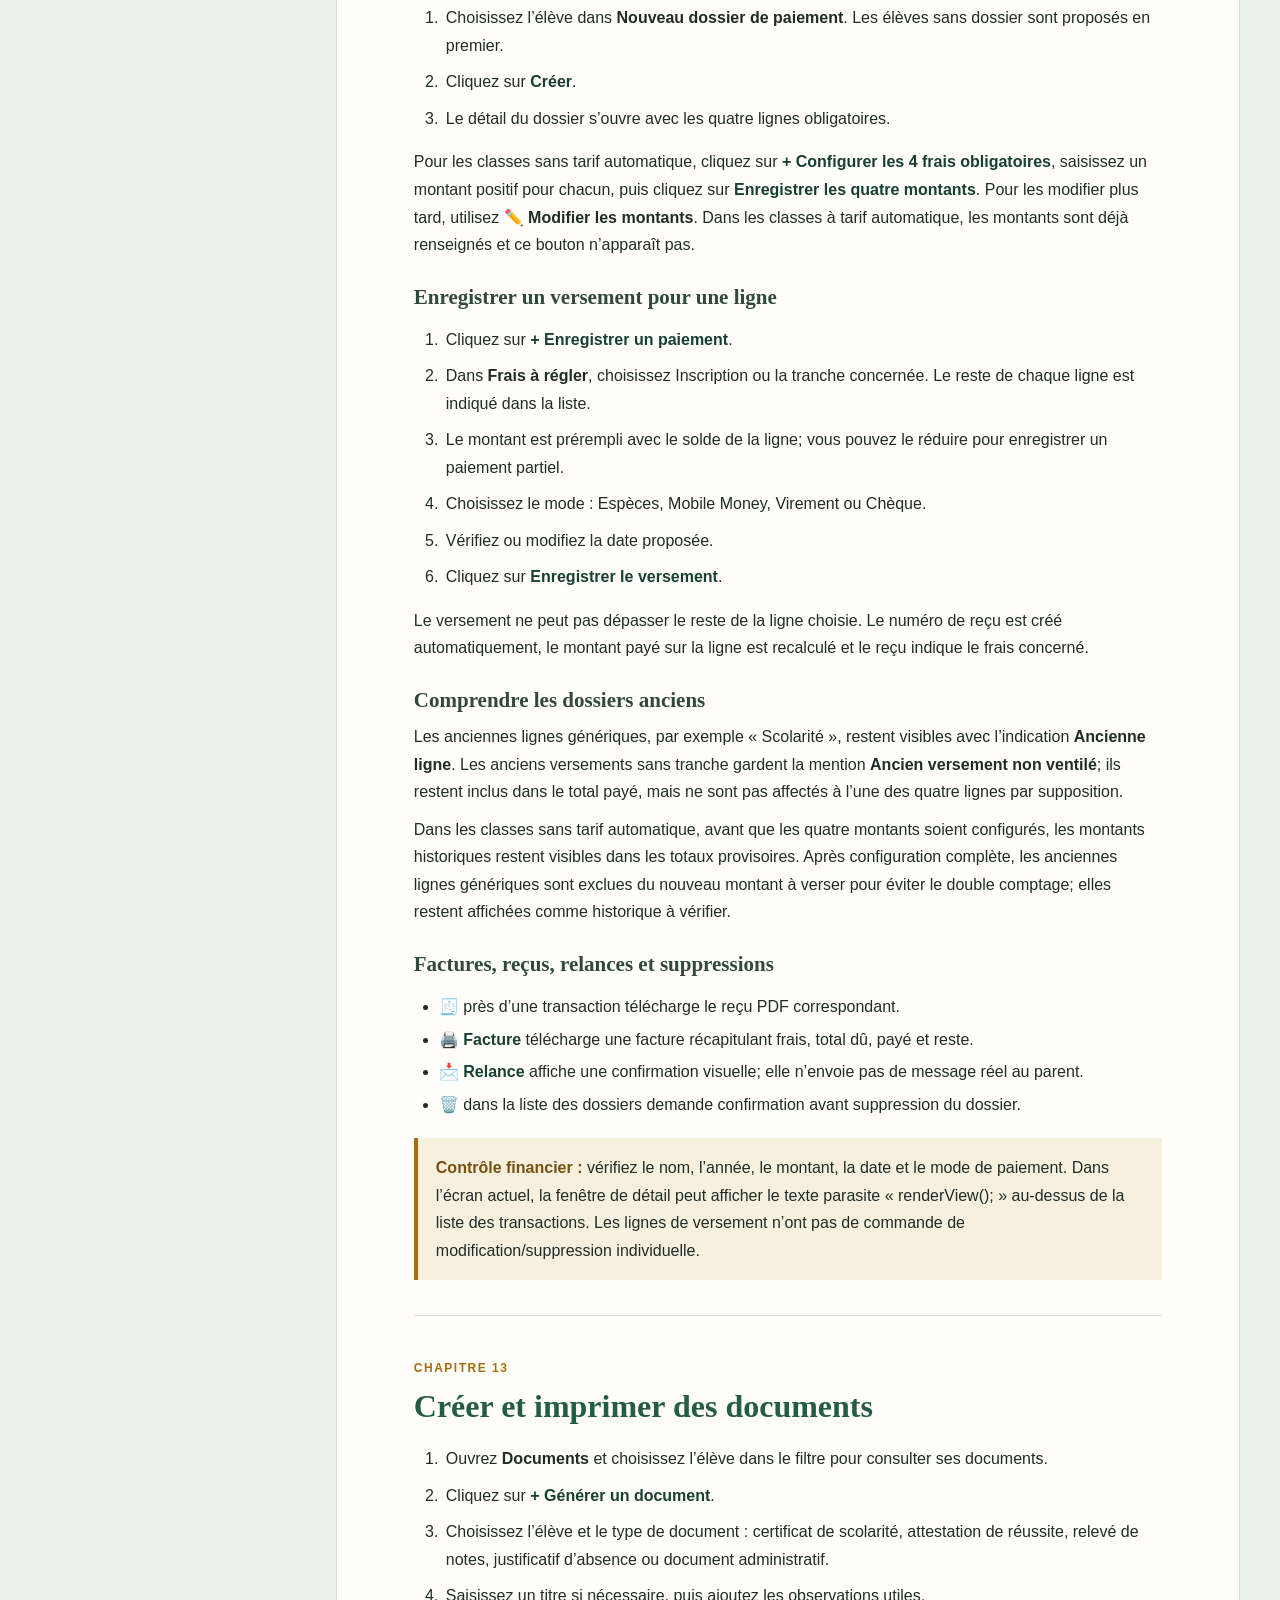
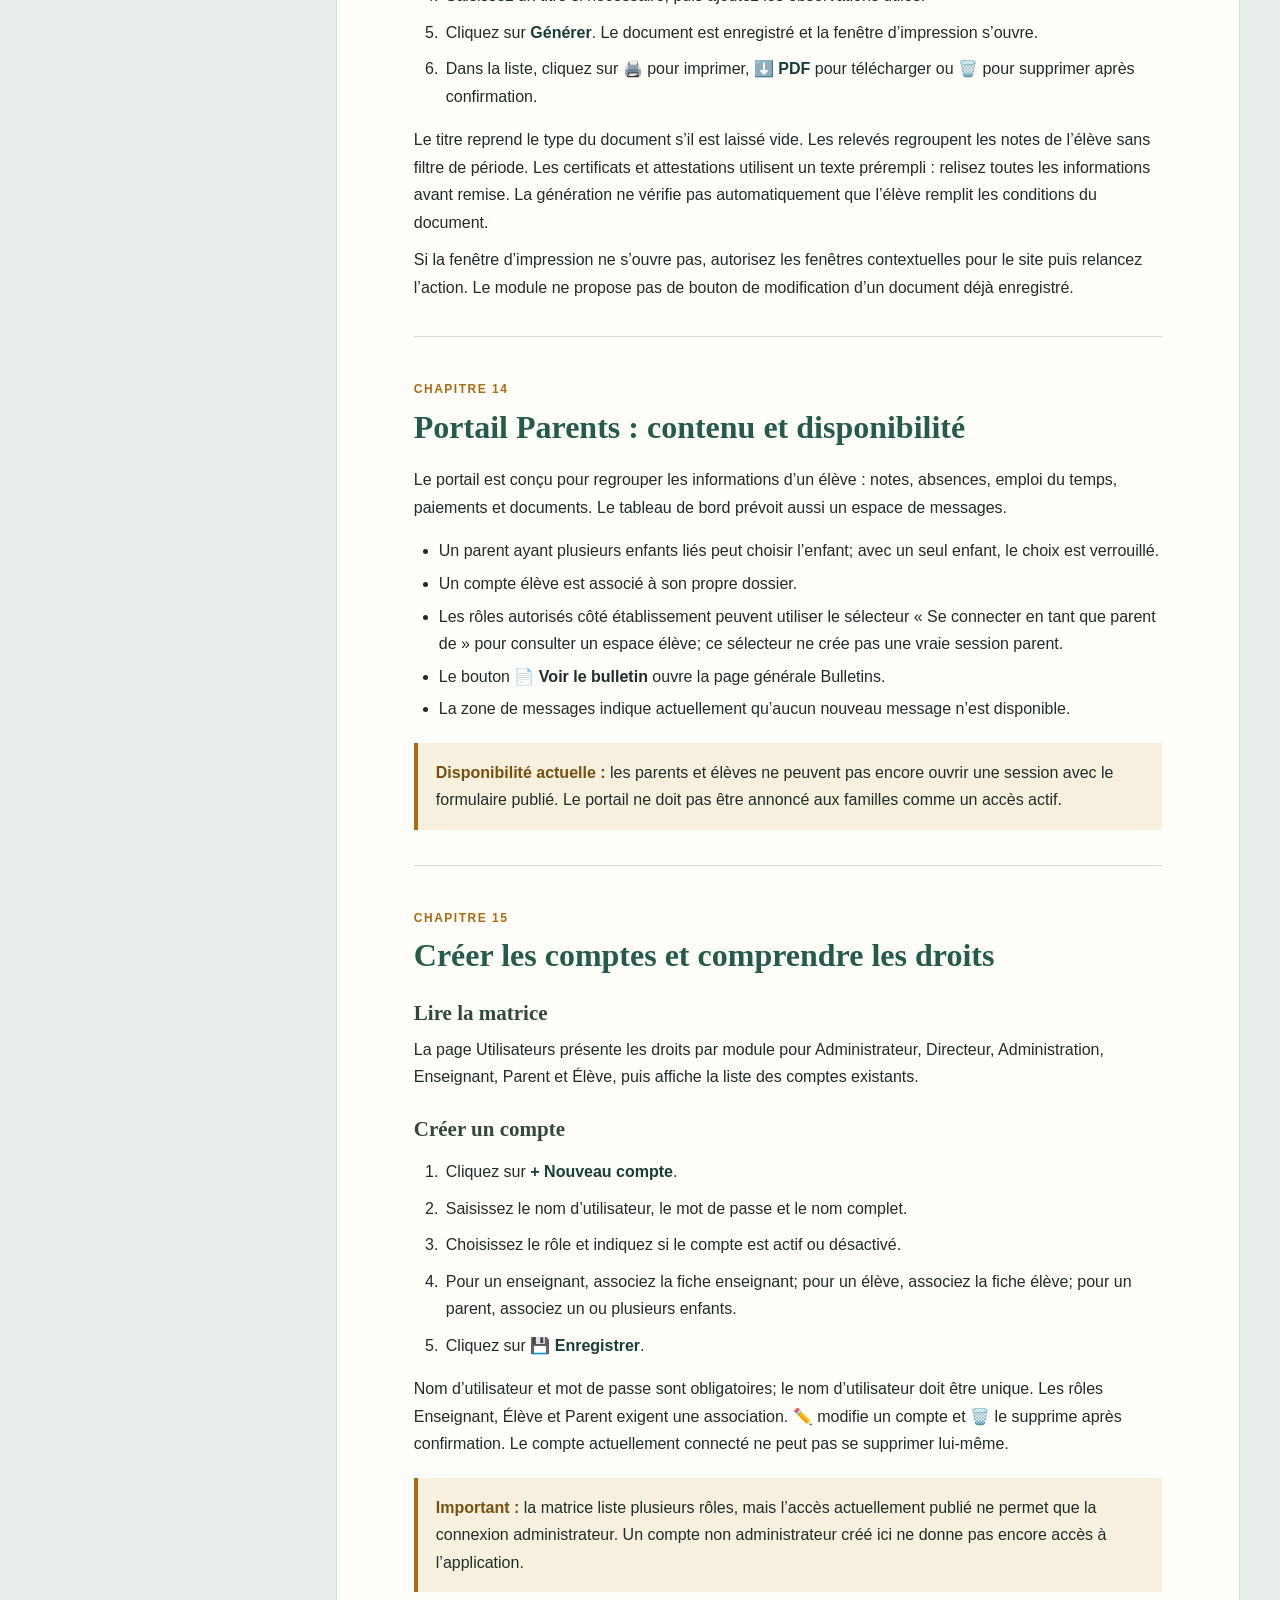
==== commit fd96d866: "Mise à jour du module paiements et du manuel utilisateur" ====
--- a/manuel-utilisateur-livre.html
+++ b/manuel-utilisateur-livre.html
@@ -368,7 +368,7 @@
         </ol>
         <p>Le détail liste matricule, nom, montant à verser, payé, reste, statut et actions. Les statuts possibles sont Sans dossier, À compléter, Soldé, Partiel et Impayé. Si la fiche de classe et le dossier de paiement ont des années différentes, l’application utilise d’abord le dossier de même année; s’il n’y en a pas, elle affiche le dossier le plus récent.</p>
         <h3>Les quatre frais obligatoires</h3>
-        <p>Les classes générales de 6ème, 5ème, 4ème All/Esp, 3ème All/Esp et Form 1 à Form 4 ont automatiquement les tarifs suivants : <strong>Inscription</strong> 20 000 FCFA, <strong>1ère tranche</strong> 30 000 FCFA, <strong>2ème tranche</strong> 25 000 FCFA et <strong>3ème tranche</strong> 20 000 FCFA. Ces montants ne sont pas modifiables depuis le dossier. Pour les autres classes, les quatre tarifs restent à configurer par l’établissement.</p>
+        <p>Les classes générales de 6ème, 5ème, 4ème All/Esp, 3ème All/Esp et Form 1 à Form 4 ont automatiquement les tarifs suivants : <strong>Inscription</strong> 20 000 FCFA, <strong>1ère tranche</strong> 30 000 FCFA, <strong>2ème tranche</strong> 25 000 FCFA et <strong>3ème tranche</strong> 20 000 FCFA. La classe de <strong>2nde A All/Esp</strong> a un tarif spécifique : Inscription 20 000 FCFA, 1ère tranche 30 000 FCFA, 2ème tranche 30 000 FCFA et 3ème tranche 25 000 FCFA. Ces montants ne sont pas modifiables depuis le dossier. Pour les autres classes, les quatre tarifs restent à configurer par l’établissement.</p>
         <h3>Créer ou configurer le dossier d’un élève</h3>
         <p>Depuis la liste de la classe, cliquez sur <strong class="button-name">+ Créer</strong> en regard d’un élève sans dossier. Pour créer depuis le bouton général <strong class="button-name">+ Dossier de paiement</strong> :</p>
         <ol class="procedure">
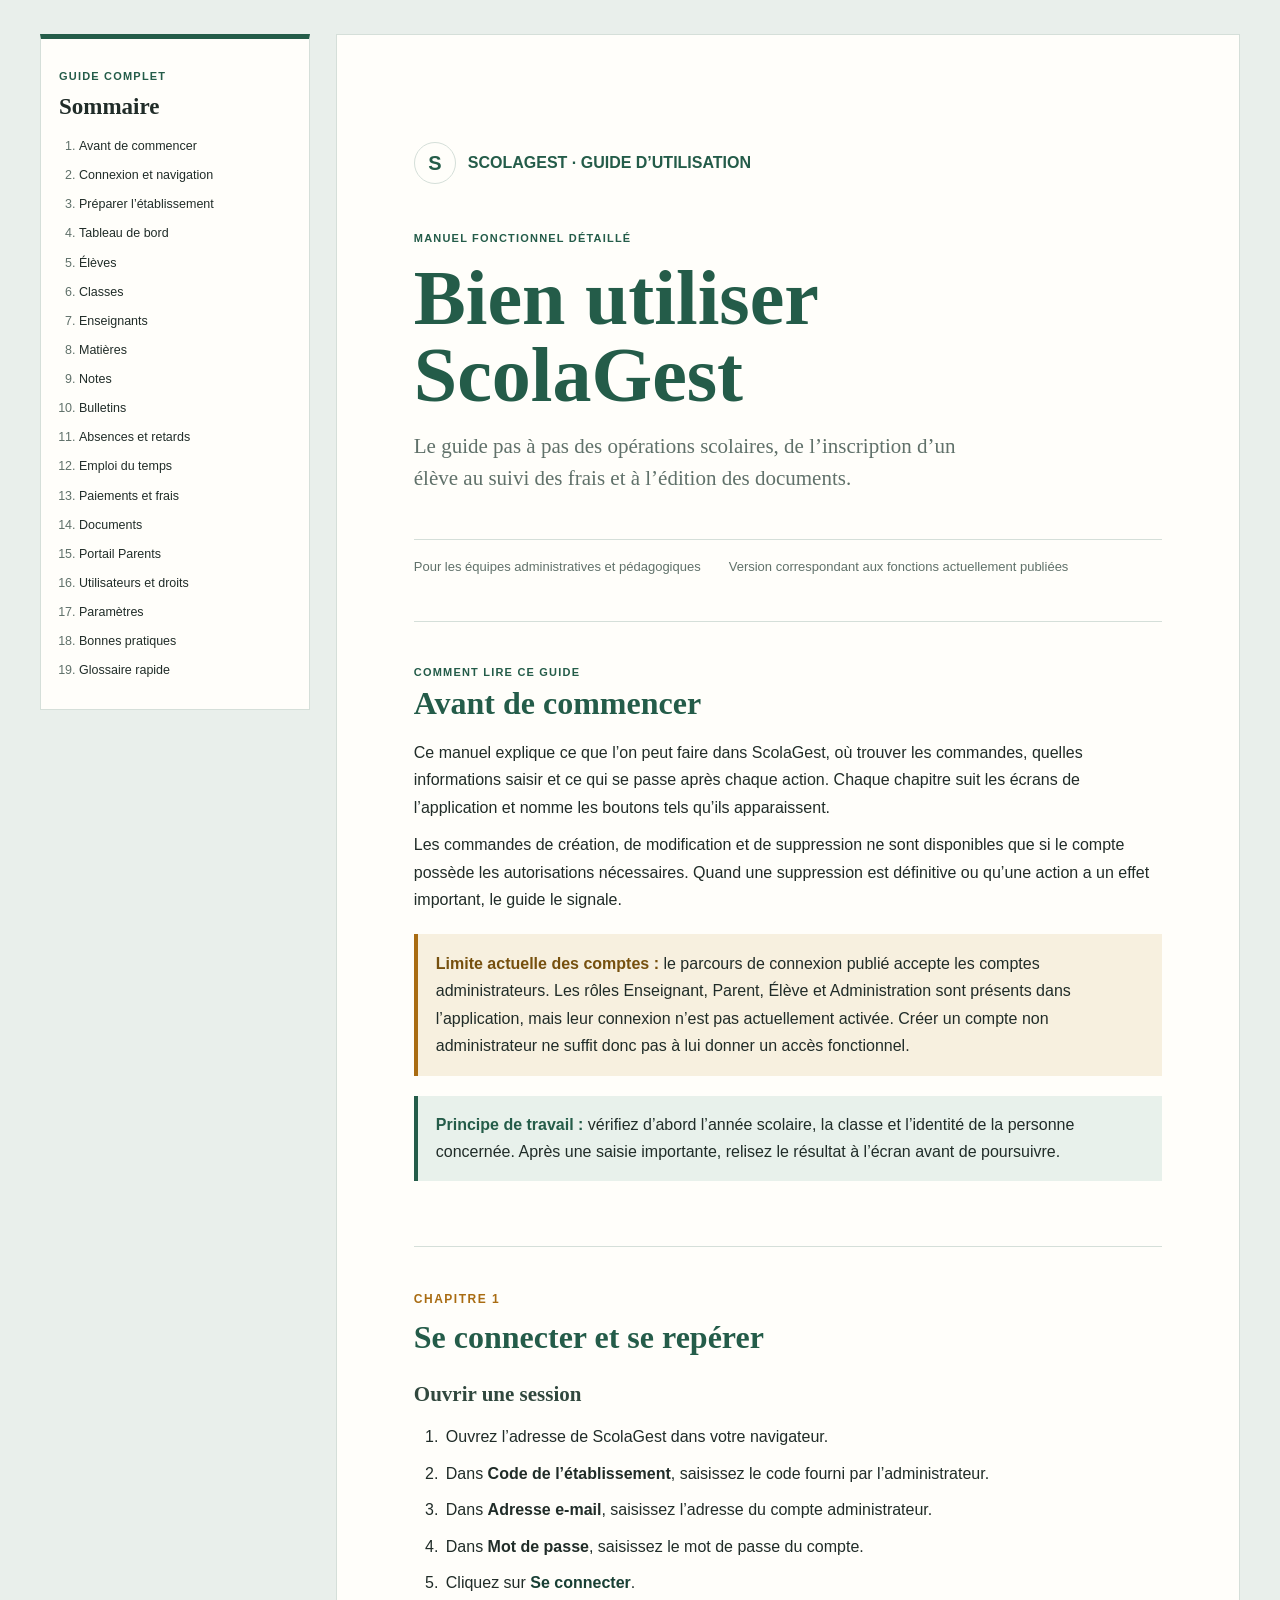
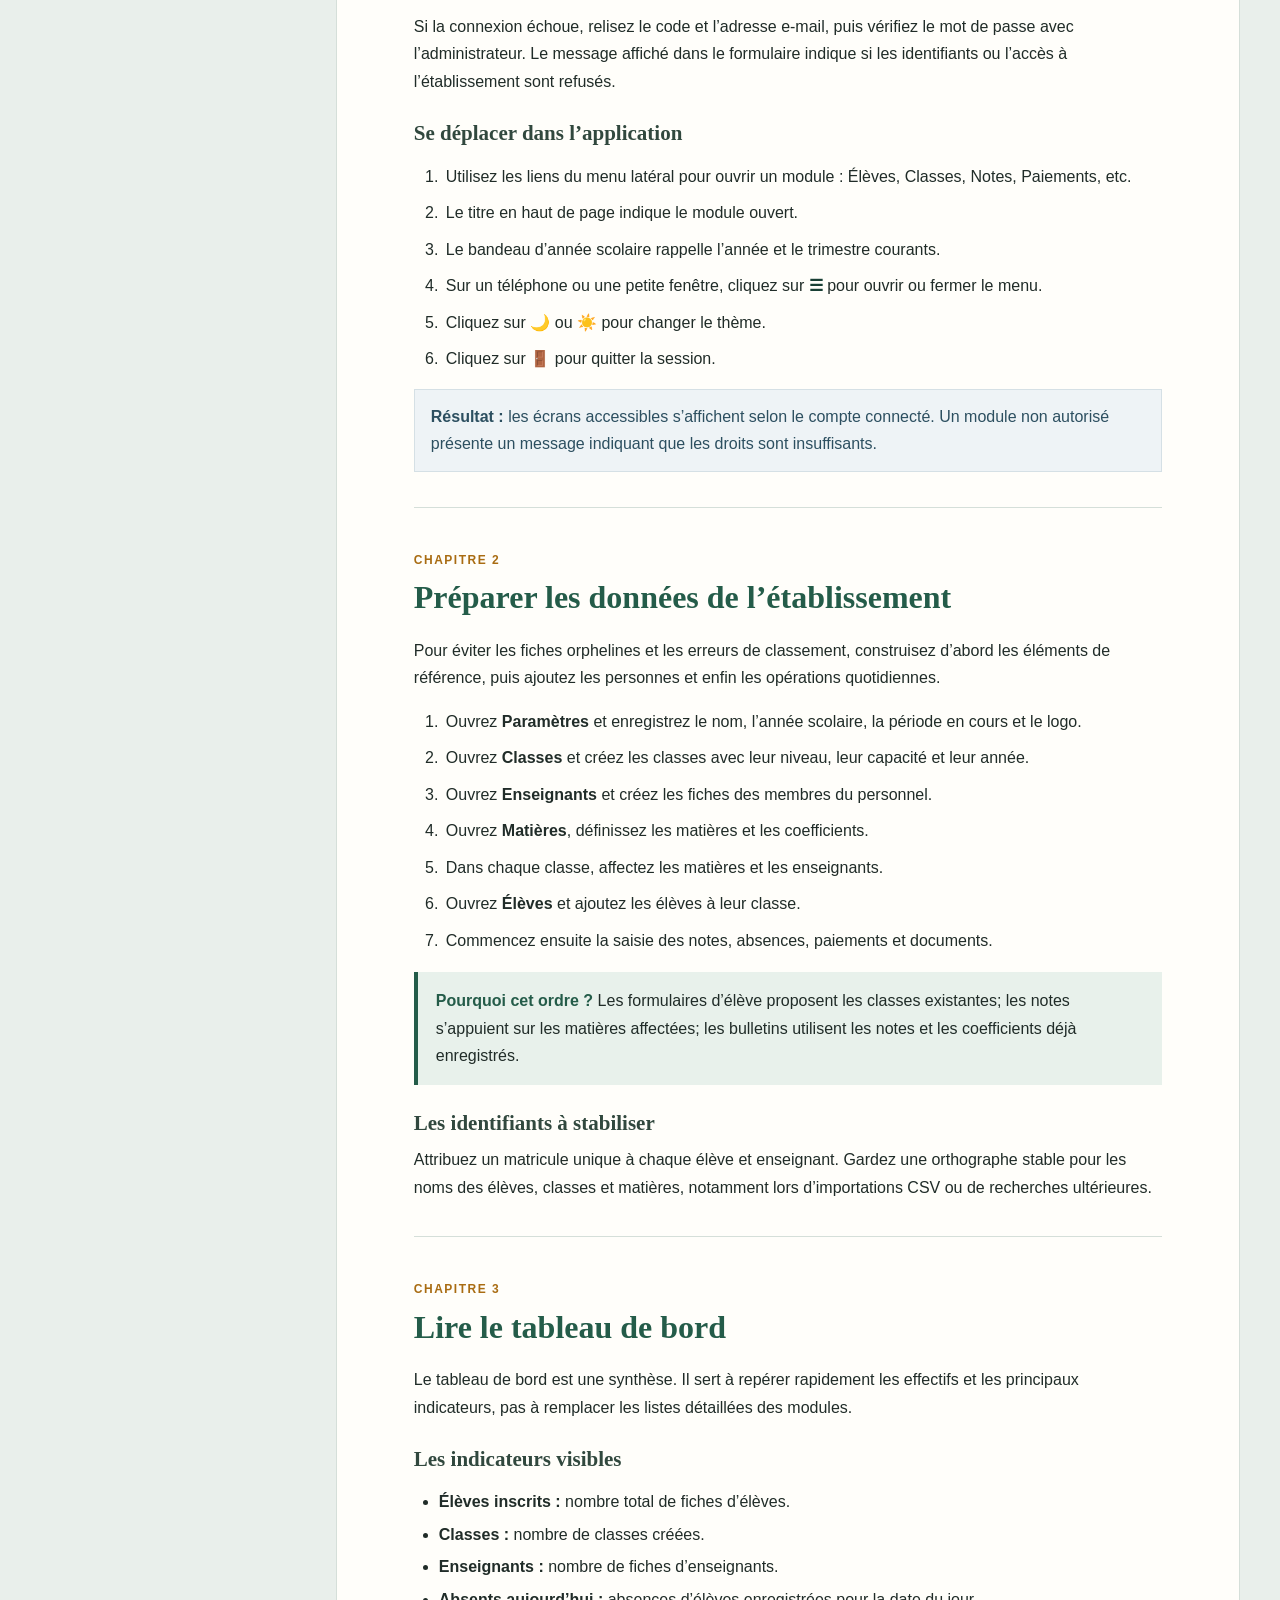
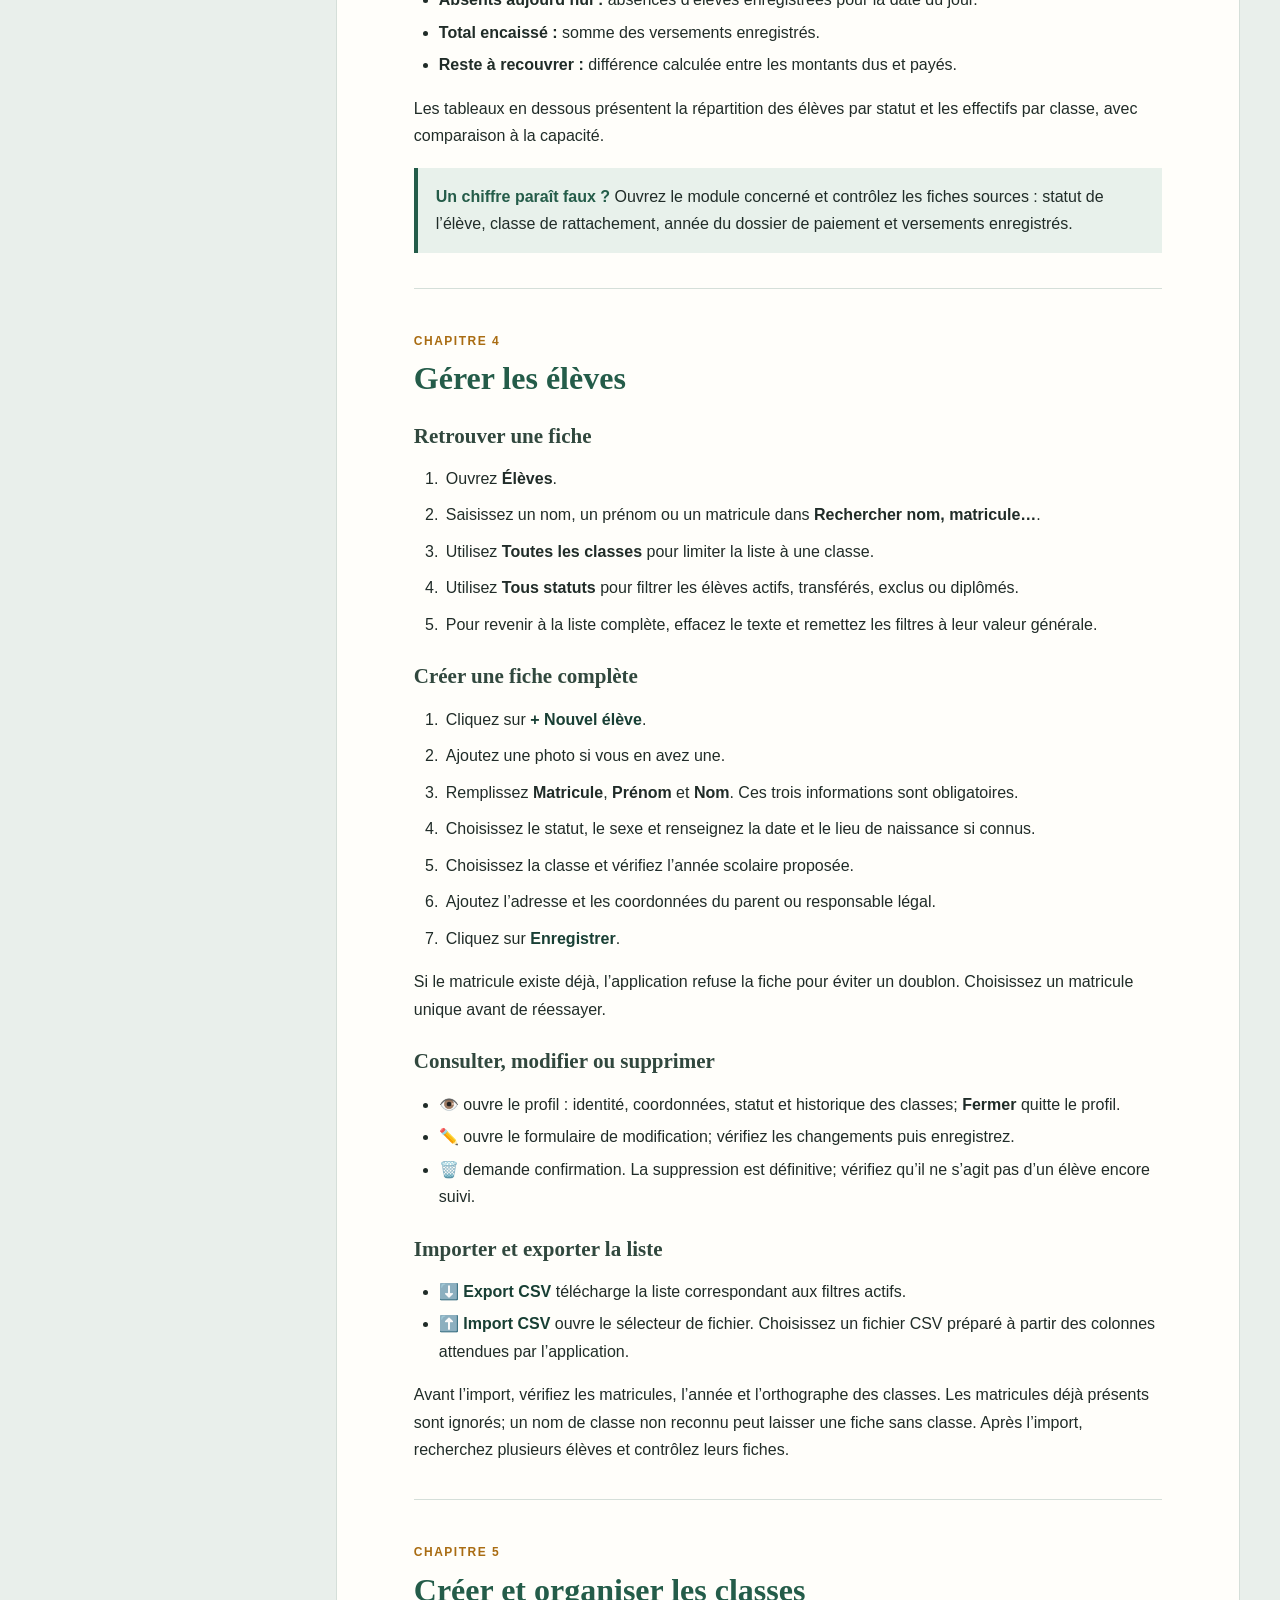
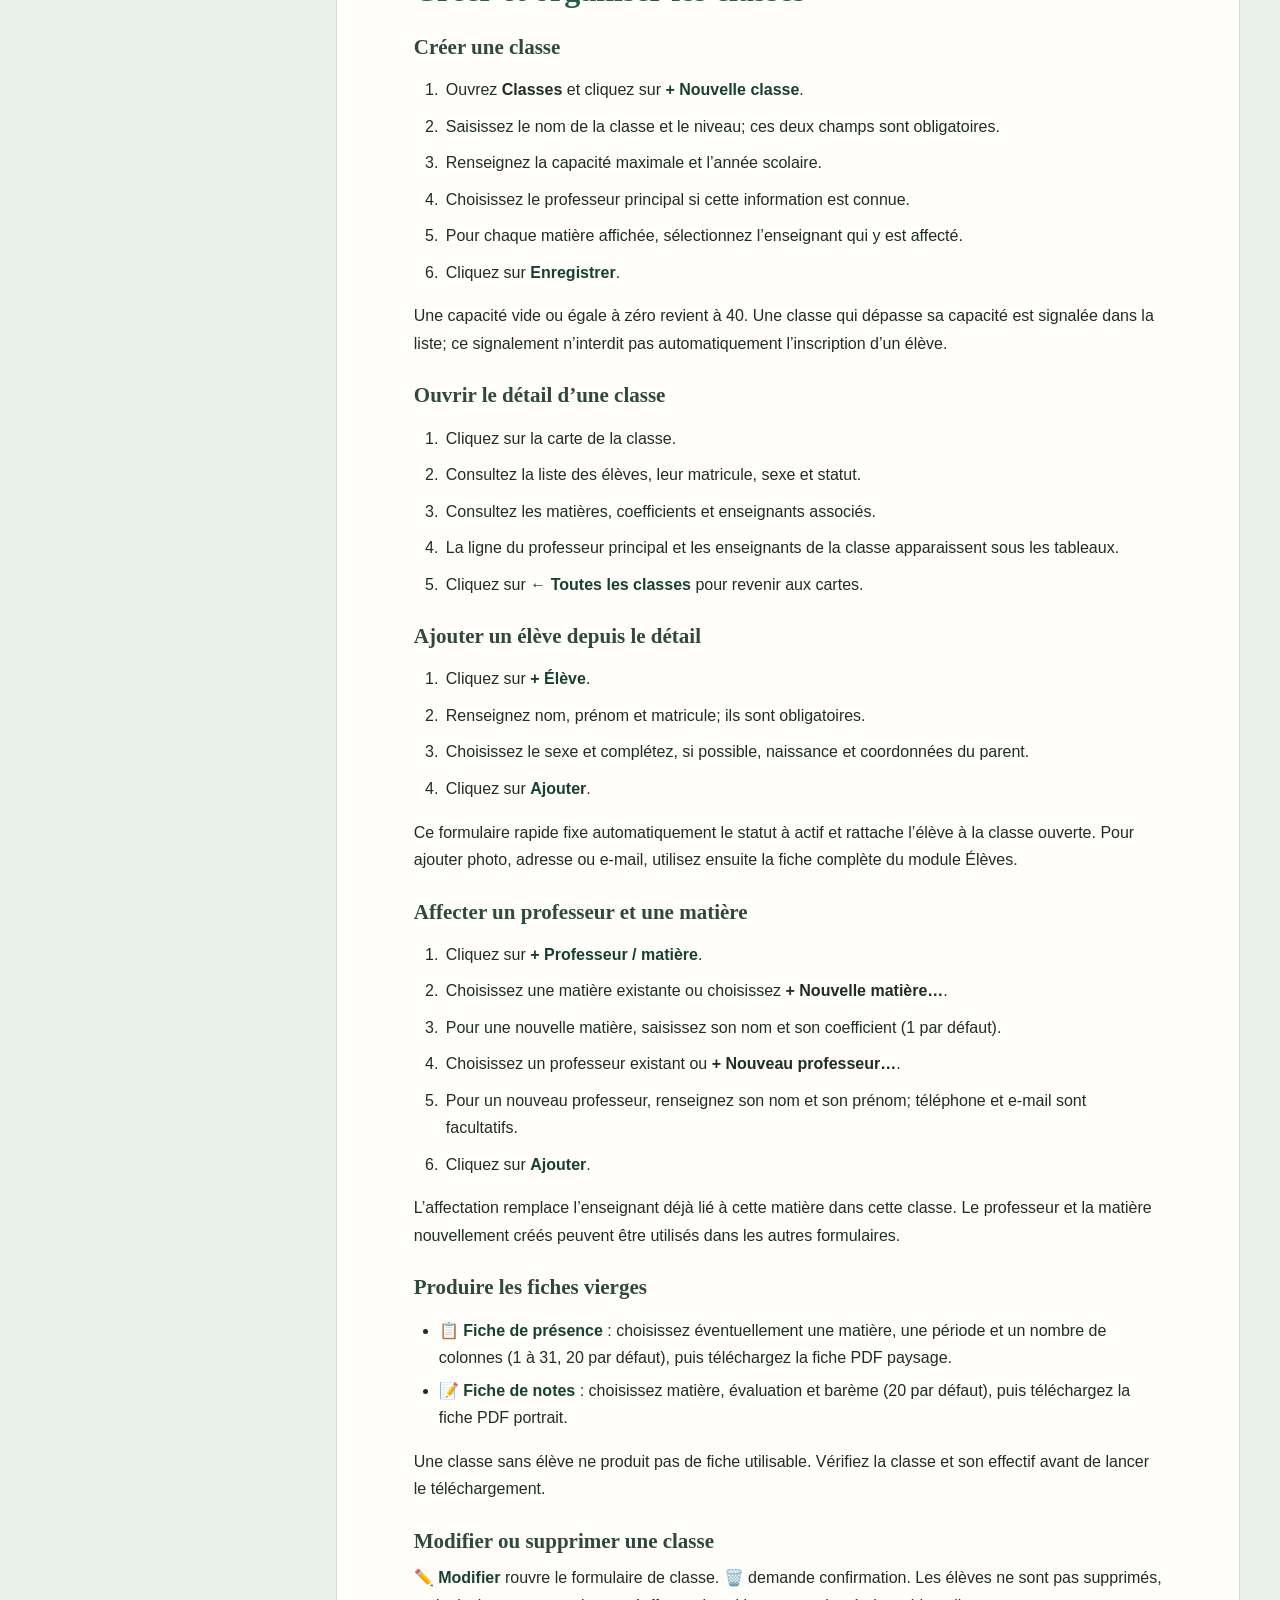
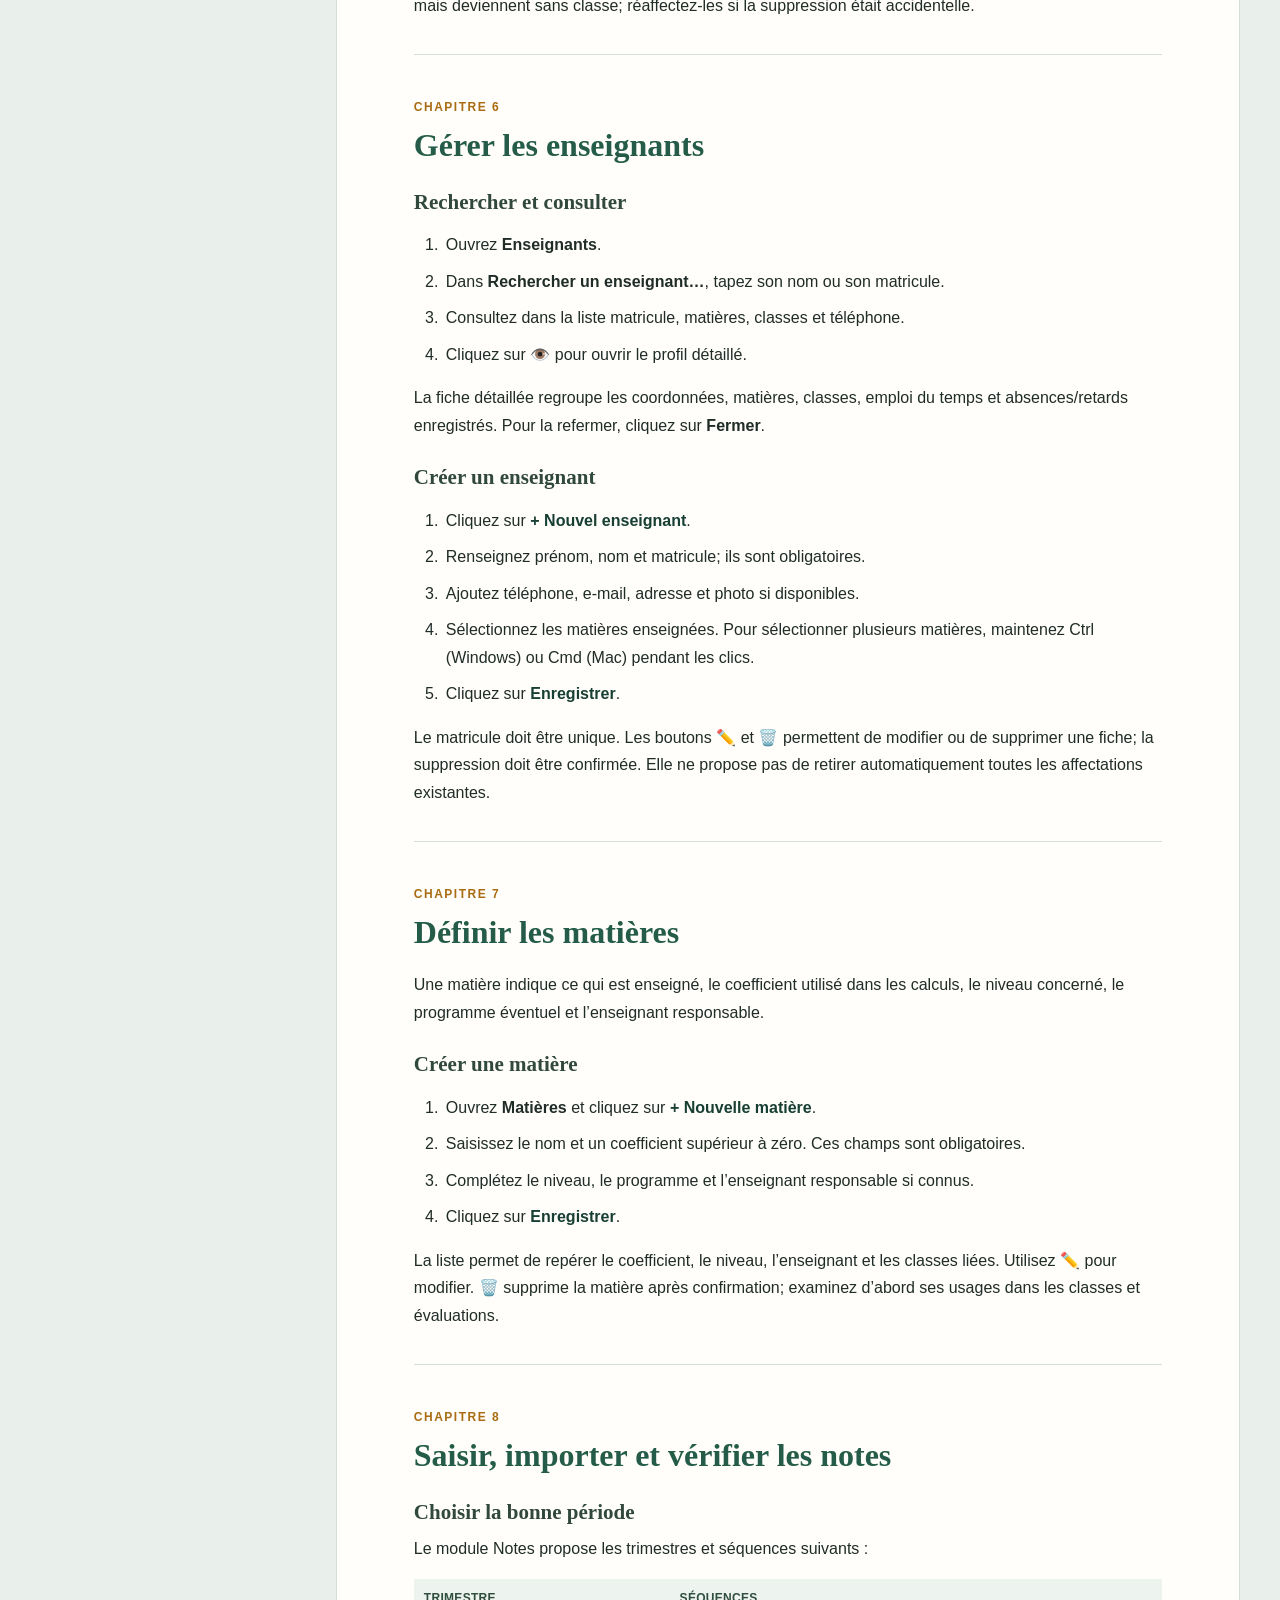
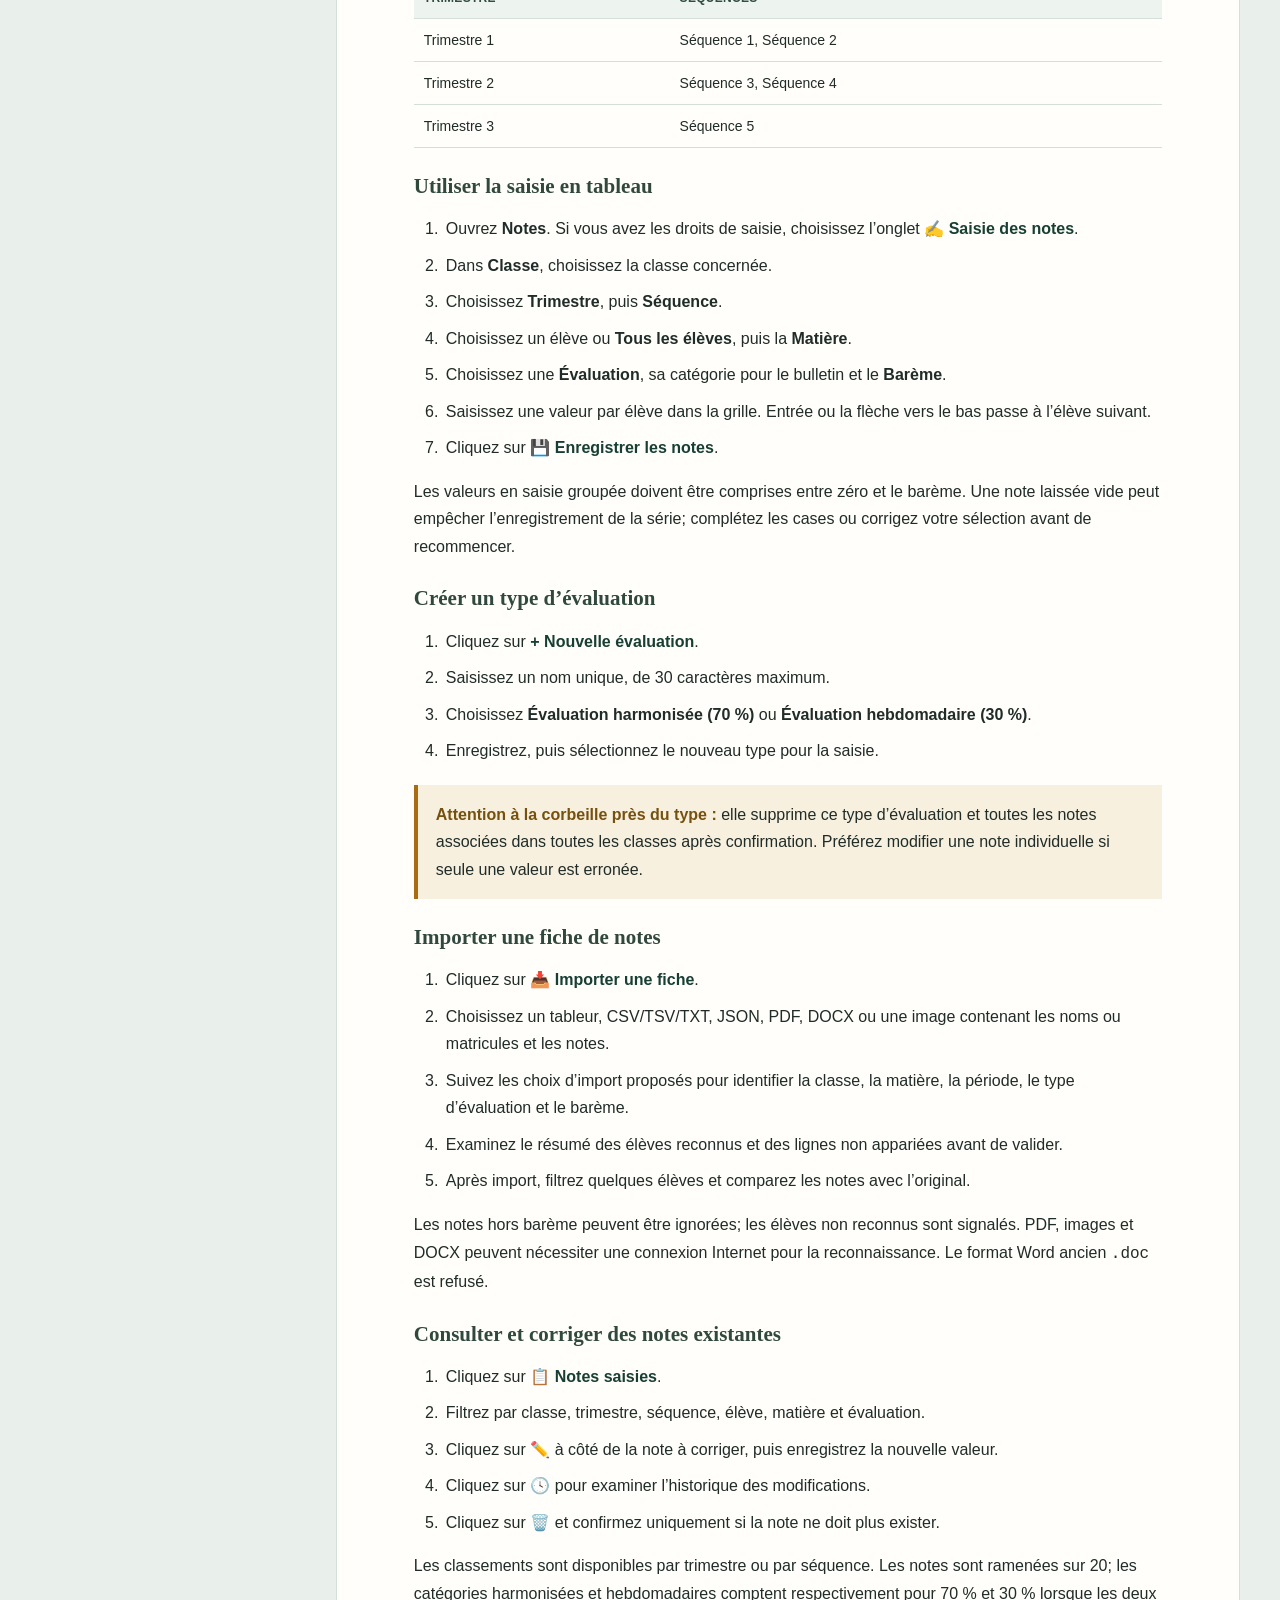
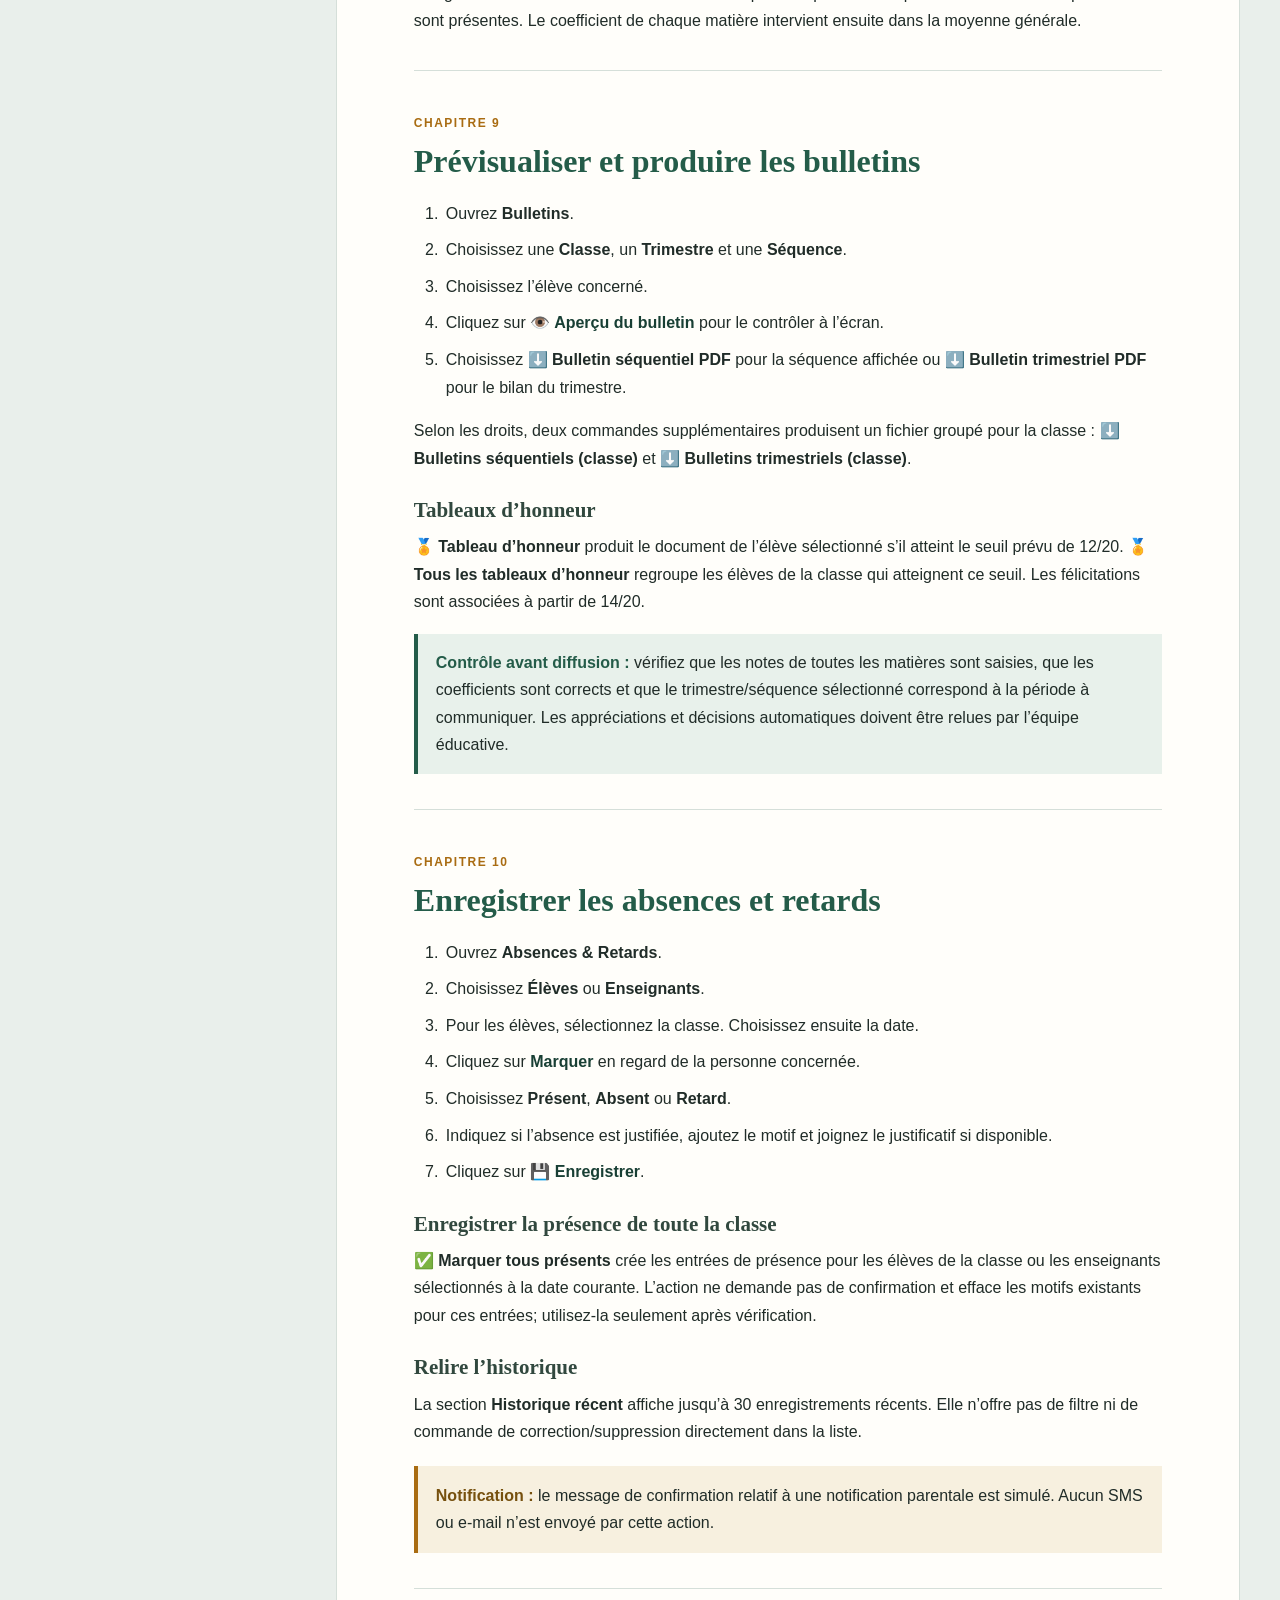
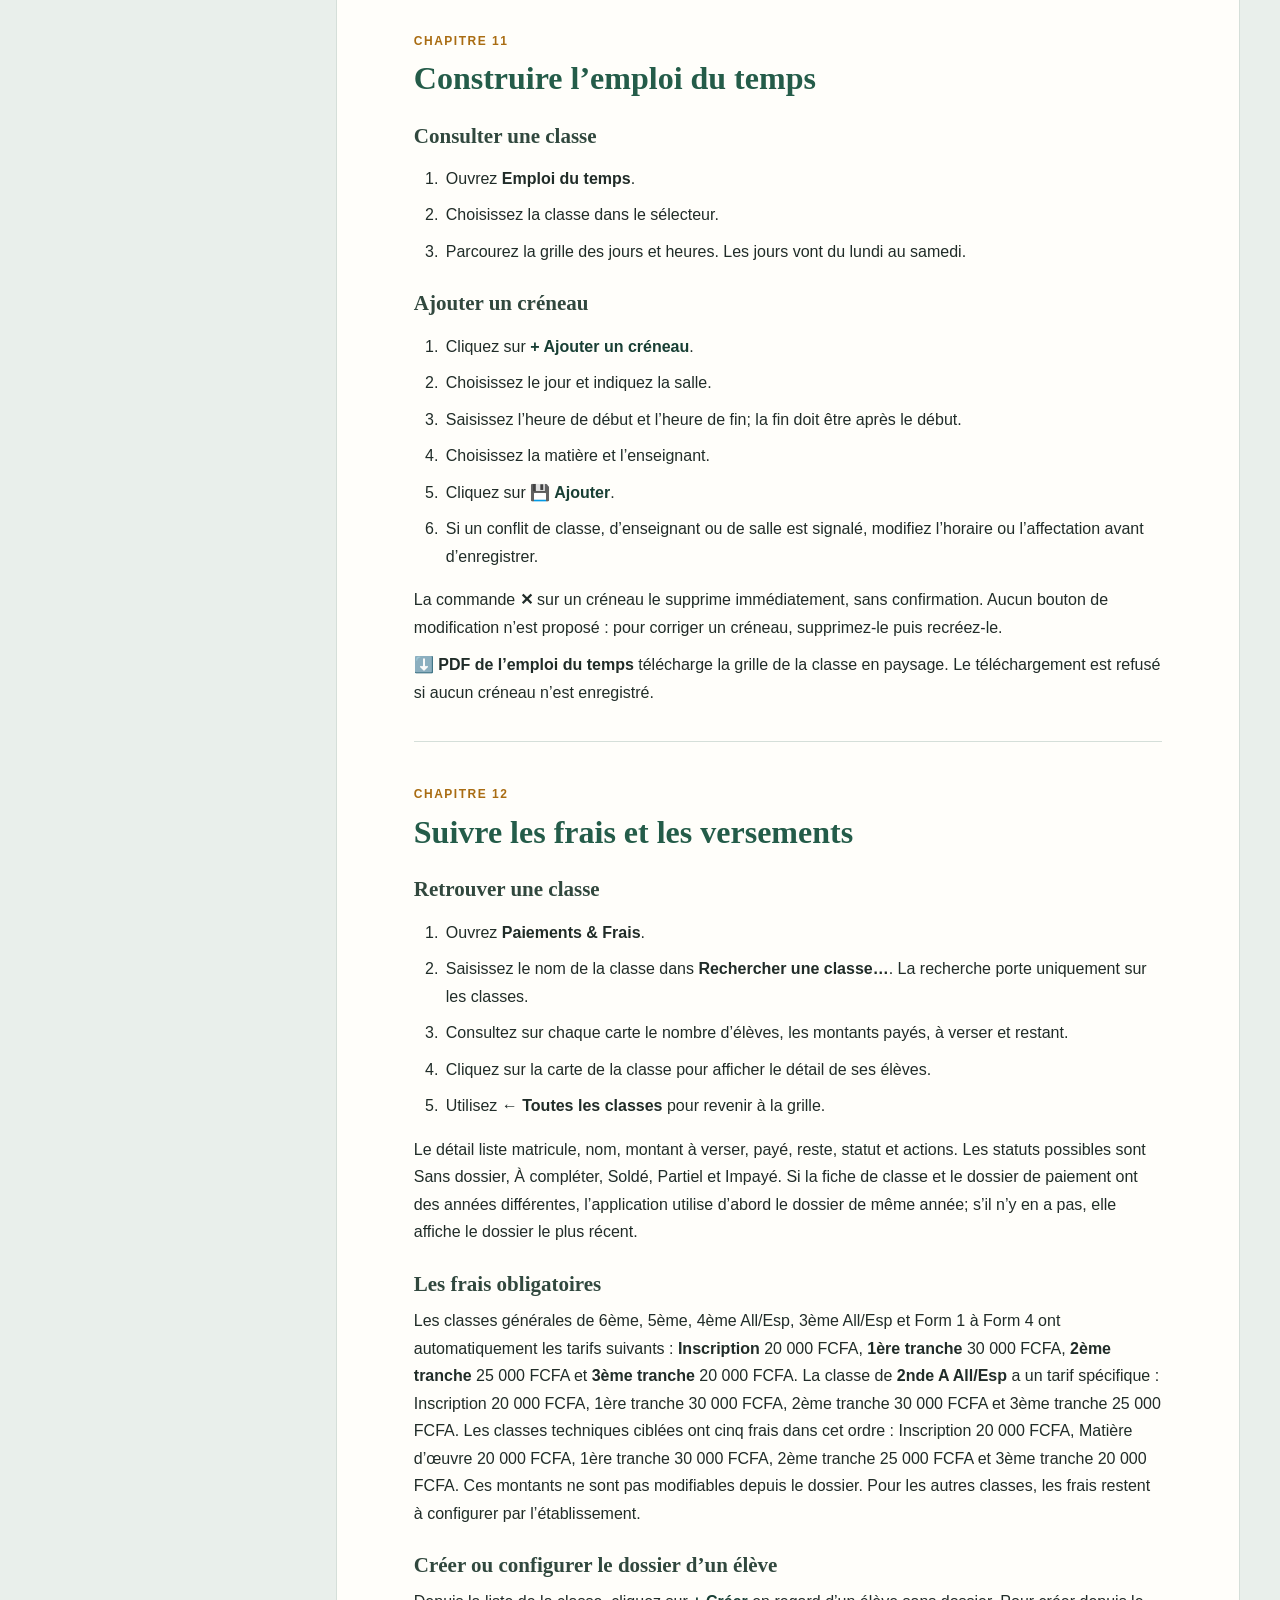
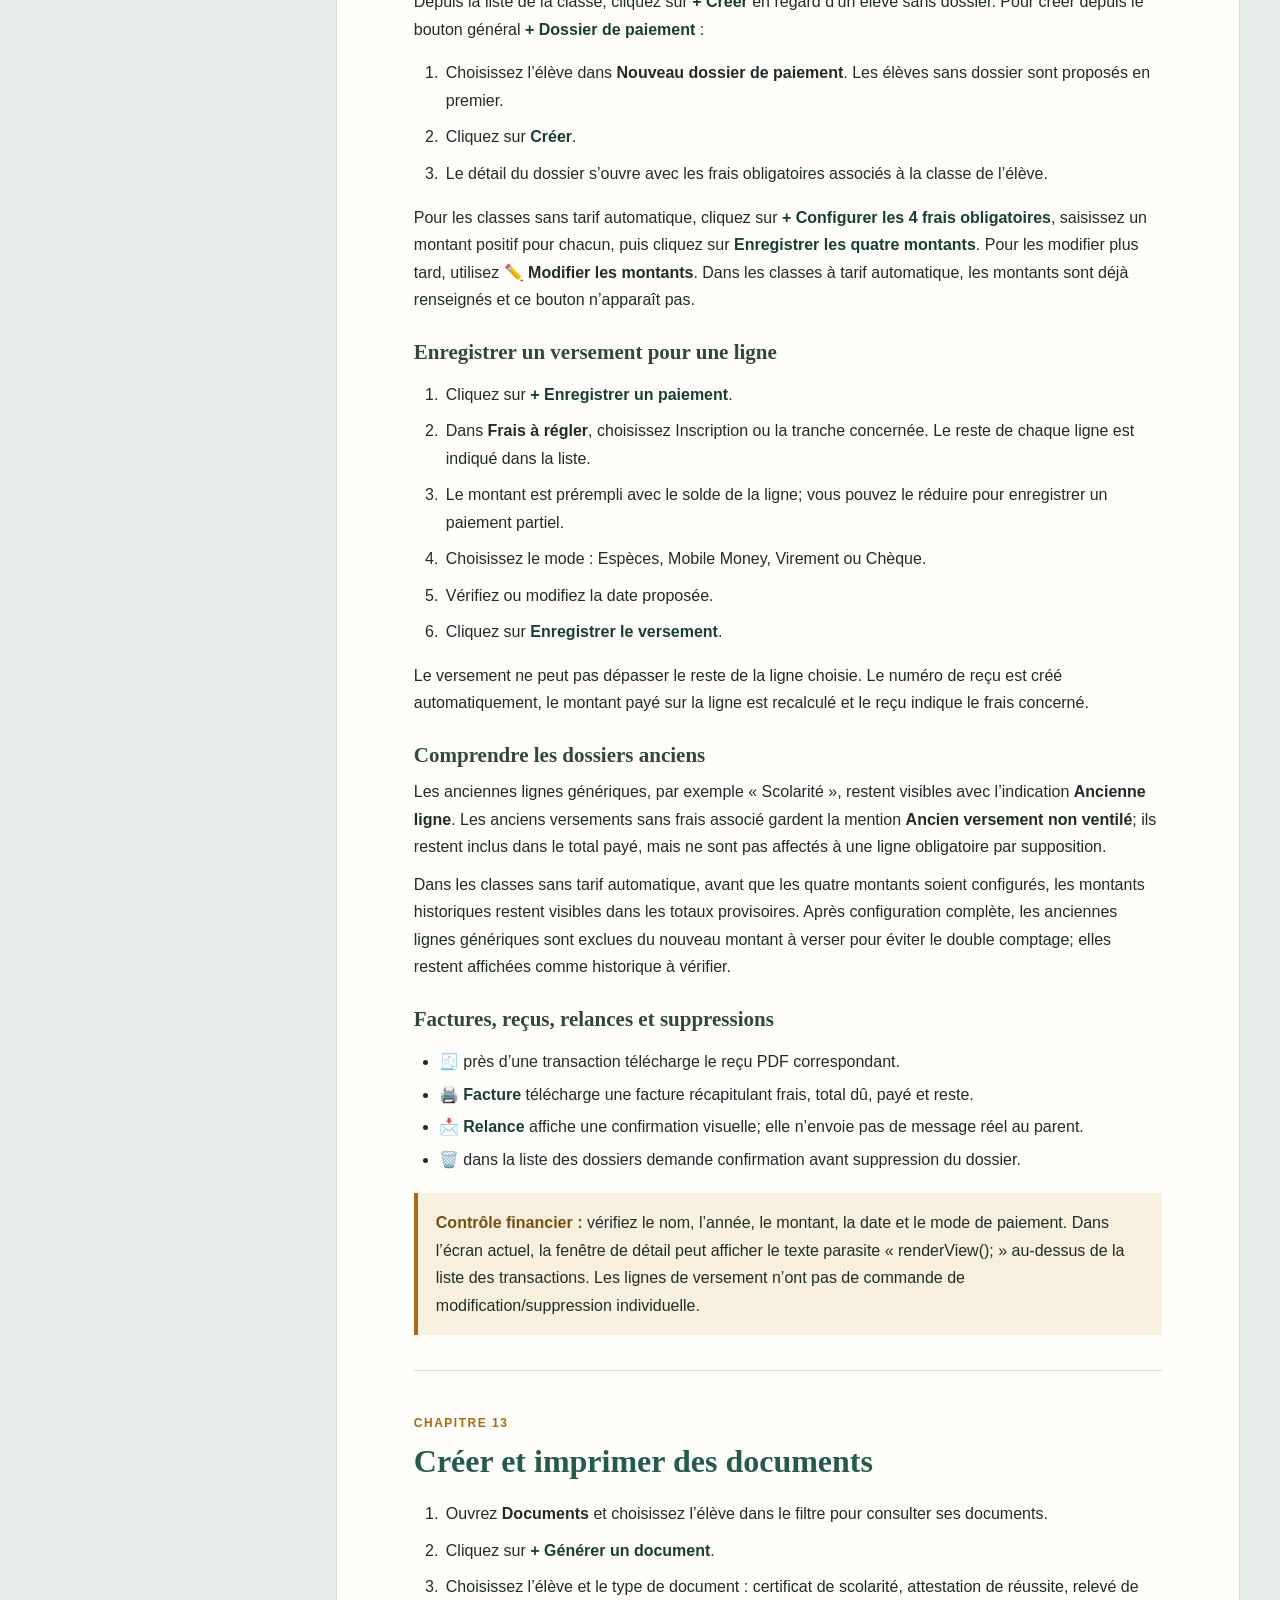
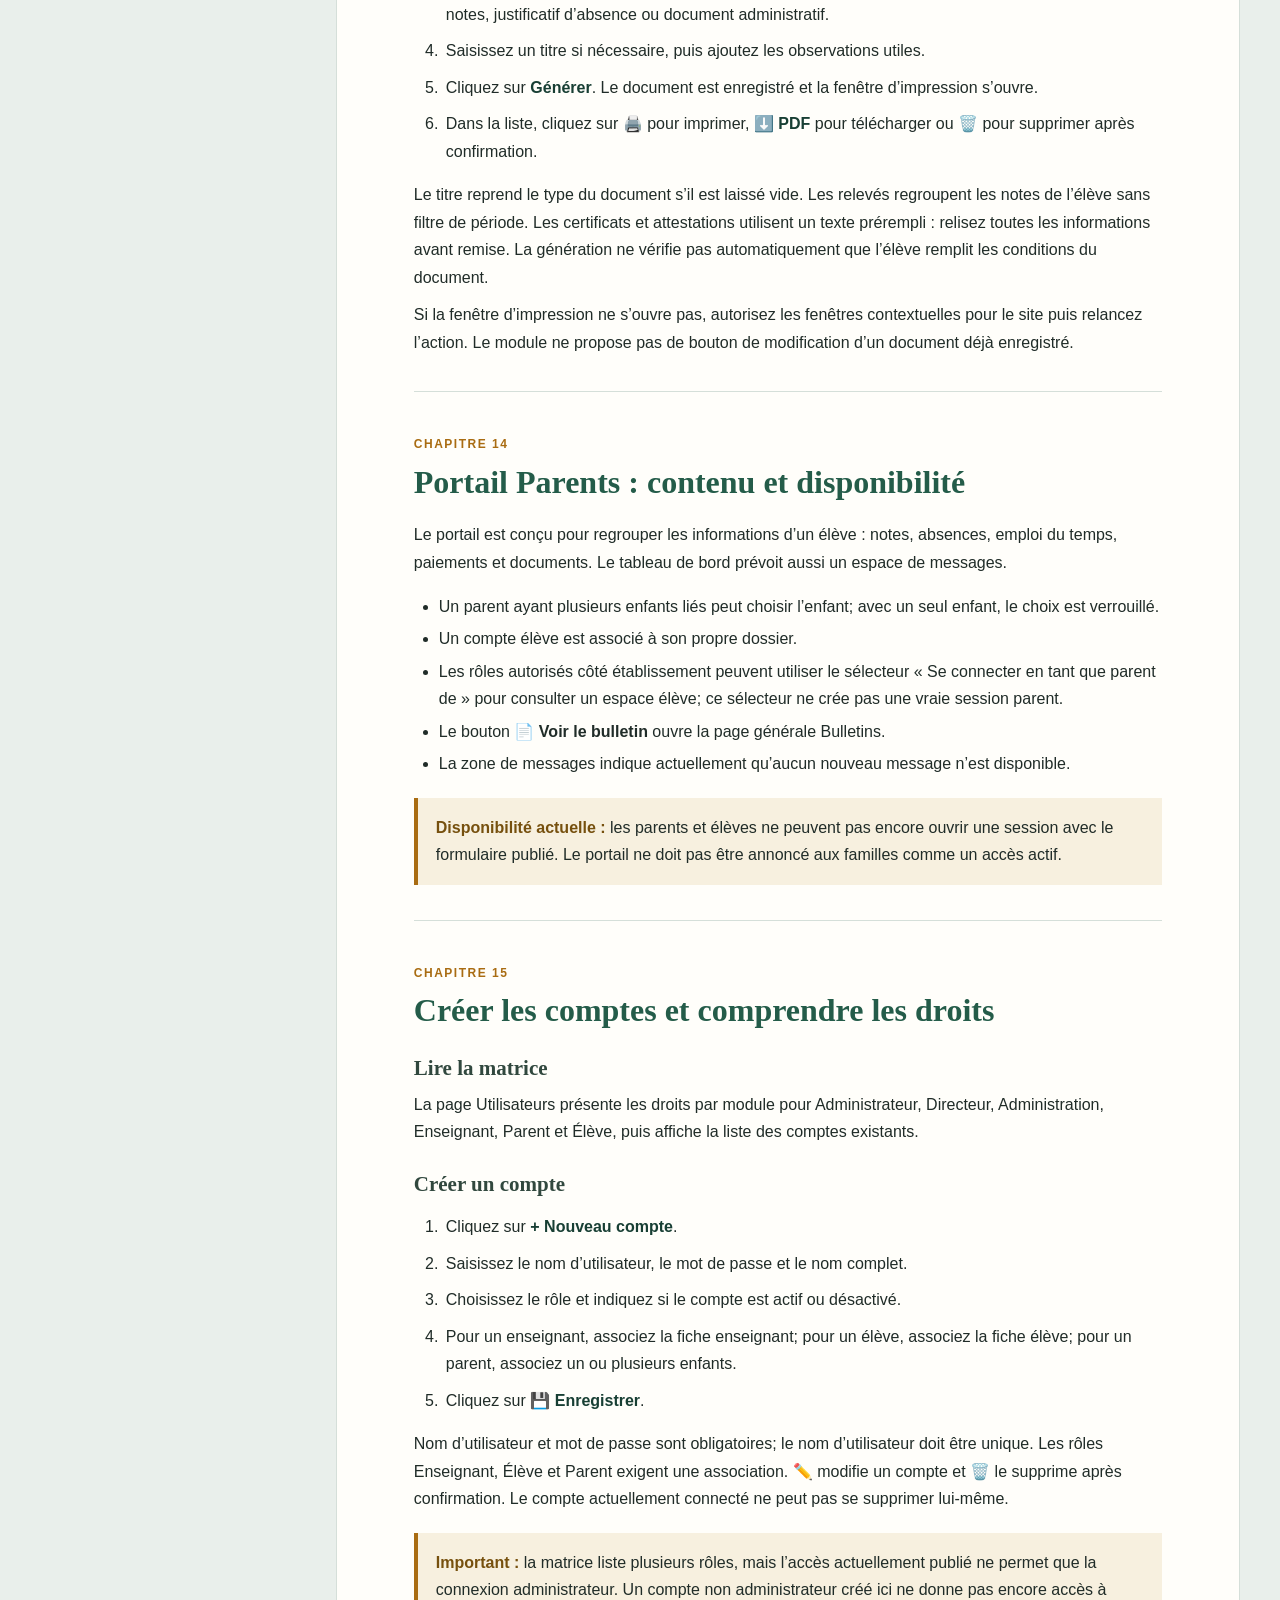
==== commit 813e19ce: "Mise à jour de ScolaGest" ====
--- a/manuel-utilisateur-livre.html
+++ b/manuel-utilisateur-livre.html
@@ -367,14 +367,14 @@
           <li>Utilisez <strong>← Toutes les classes</strong> pour revenir à la grille.</li>
         </ol>
         <p>Le détail liste matricule, nom, montant à verser, payé, reste, statut et actions. Les statuts possibles sont Sans dossier, À compléter, Soldé, Partiel et Impayé. Si la fiche de classe et le dossier de paiement ont des années différentes, l’application utilise d’abord le dossier de même année; s’il n’y en a pas, elle affiche le dossier le plus récent.</p>
-        <h3>Les quatre frais obligatoires</h3>
-        <p>Les classes générales de 6ème, 5ème, 4ème All/Esp, 3ème All/Esp et Form 1 à Form 4 ont automatiquement les tarifs suivants : <strong>Inscription</strong> 20 000 FCFA, <strong>1ère tranche</strong> 30 000 FCFA, <strong>2ème tranche</strong> 25 000 FCFA et <strong>3ème tranche</strong> 20 000 FCFA. La classe de <strong>2nde A All/Esp</strong> a un tarif spécifique : Inscription 20 000 FCFA, 1ère tranche 30 000 FCFA, 2ème tranche 30 000 FCFA et 3ème tranche 25 000 FCFA. Ces montants ne sont pas modifiables depuis le dossier. Pour les autres classes, les quatre tarifs restent à configurer par l’établissement.</p>
+        <h3>Les frais obligatoires</h3>
+        <p>Les classes générales de 6ème, 5ème, 4ème All/Esp, 3ème All/Esp et Form 1 à Form 4 ont automatiquement les tarifs suivants : <strong>Inscription</strong> 20 000 FCFA, <strong>1ère tranche</strong> 30 000 FCFA, <strong>2ème tranche</strong> 25 000 FCFA et <strong>3ème tranche</strong> 20 000 FCFA. La classe de <strong>2nde A All/Esp</strong> a un tarif spécifique : Inscription 20 000 FCFA, 1ère tranche 30 000 FCFA, 2ème tranche 30 000 FCFA et 3ème tranche 25 000 FCFA. Les classes techniques ciblées ont cinq frais dans cet ordre : Inscription 20 000 FCFA, Matière d’œuvre 20 000 FCFA, 1ère tranche 30 000 FCFA, 2ème tranche 25 000 FCFA et 3ème tranche 20 000 FCFA. Ces montants ne sont pas modifiables depuis le dossier. Pour les autres classes, les frais restent à configurer par l’établissement.</p>
         <h3>Créer ou configurer le dossier d’un élève</h3>
         <p>Depuis la liste de la classe, cliquez sur <strong class="button-name">+ Créer</strong> en regard d’un élève sans dossier. Pour créer depuis le bouton général <strong class="button-name">+ Dossier de paiement</strong> :</p>
         <ol class="procedure">
           <li>Choisissez l’élève dans <strong>Nouveau dossier de paiement</strong>. Les élèves sans dossier sont proposés en premier.</li>
           <li>Cliquez sur <strong class="button-name">Créer</strong>.</li>
-          <li>Le détail du dossier s’ouvre avec les quatre lignes obligatoires.</li>
+          <li>Le détail du dossier s’ouvre avec les frais obligatoires associés à la classe de l’élève.</li>
         </ol>
         <p>Pour les classes sans tarif automatique, cliquez sur <strong class="button-name">+ Configurer les 4 frais obligatoires</strong>, saisissez un montant positif pour chacun, puis cliquez sur <strong class="button-name">Enregistrer les quatre montants</strong>. Pour les modifier plus tard, utilisez <strong>✏️ Modifier les montants</strong>. Dans les classes à tarif automatique, les montants sont déjà renseignés et ce bouton n’apparaît pas.</p>
         <h3>Enregistrer un versement pour une ligne</h3>
@@ -388,7 +388,7 @@
         </ol>
         <p>Le versement ne peut pas dépasser le reste de la ligne choisie. Le numéro de reçu est créé automatiquement, le montant payé sur la ligne est recalculé et le reçu indique le frais concerné.</p>
         <h3>Comprendre les dossiers anciens</h3>
-        <p>Les anciennes lignes génériques, par exemple « Scolarité », restent visibles avec l’indication <strong>Ancienne ligne</strong>. Les anciens versements sans tranche gardent la mention <strong>Ancien versement non ventilé</strong>; ils restent inclus dans le total payé, mais ne sont pas affectés à l’une des quatre lignes par supposition.</p>
+        <p>Les anciennes lignes génériques, par exemple « Scolarité », restent visibles avec l’indication <strong>Ancienne ligne</strong>. Les anciens versements sans frais associé gardent la mention <strong>Ancien versement non ventilé</strong>; ils restent inclus dans le total payé, mais ne sont pas affectés à une ligne obligatoire par supposition.</p>
         <p>Dans les classes sans tarif automatique, avant que les quatre montants soient configurés, les montants historiques restent visibles dans les totaux provisoires. Après configuration complète, les anciennes lignes génériques sont exclues du nouveau montant à verser pour éviter le double comptage; elles restent affichées comme historique à vérifier.</p>
         <h3>Factures, reçus, relances et suppressions</h3>
         <ul>
